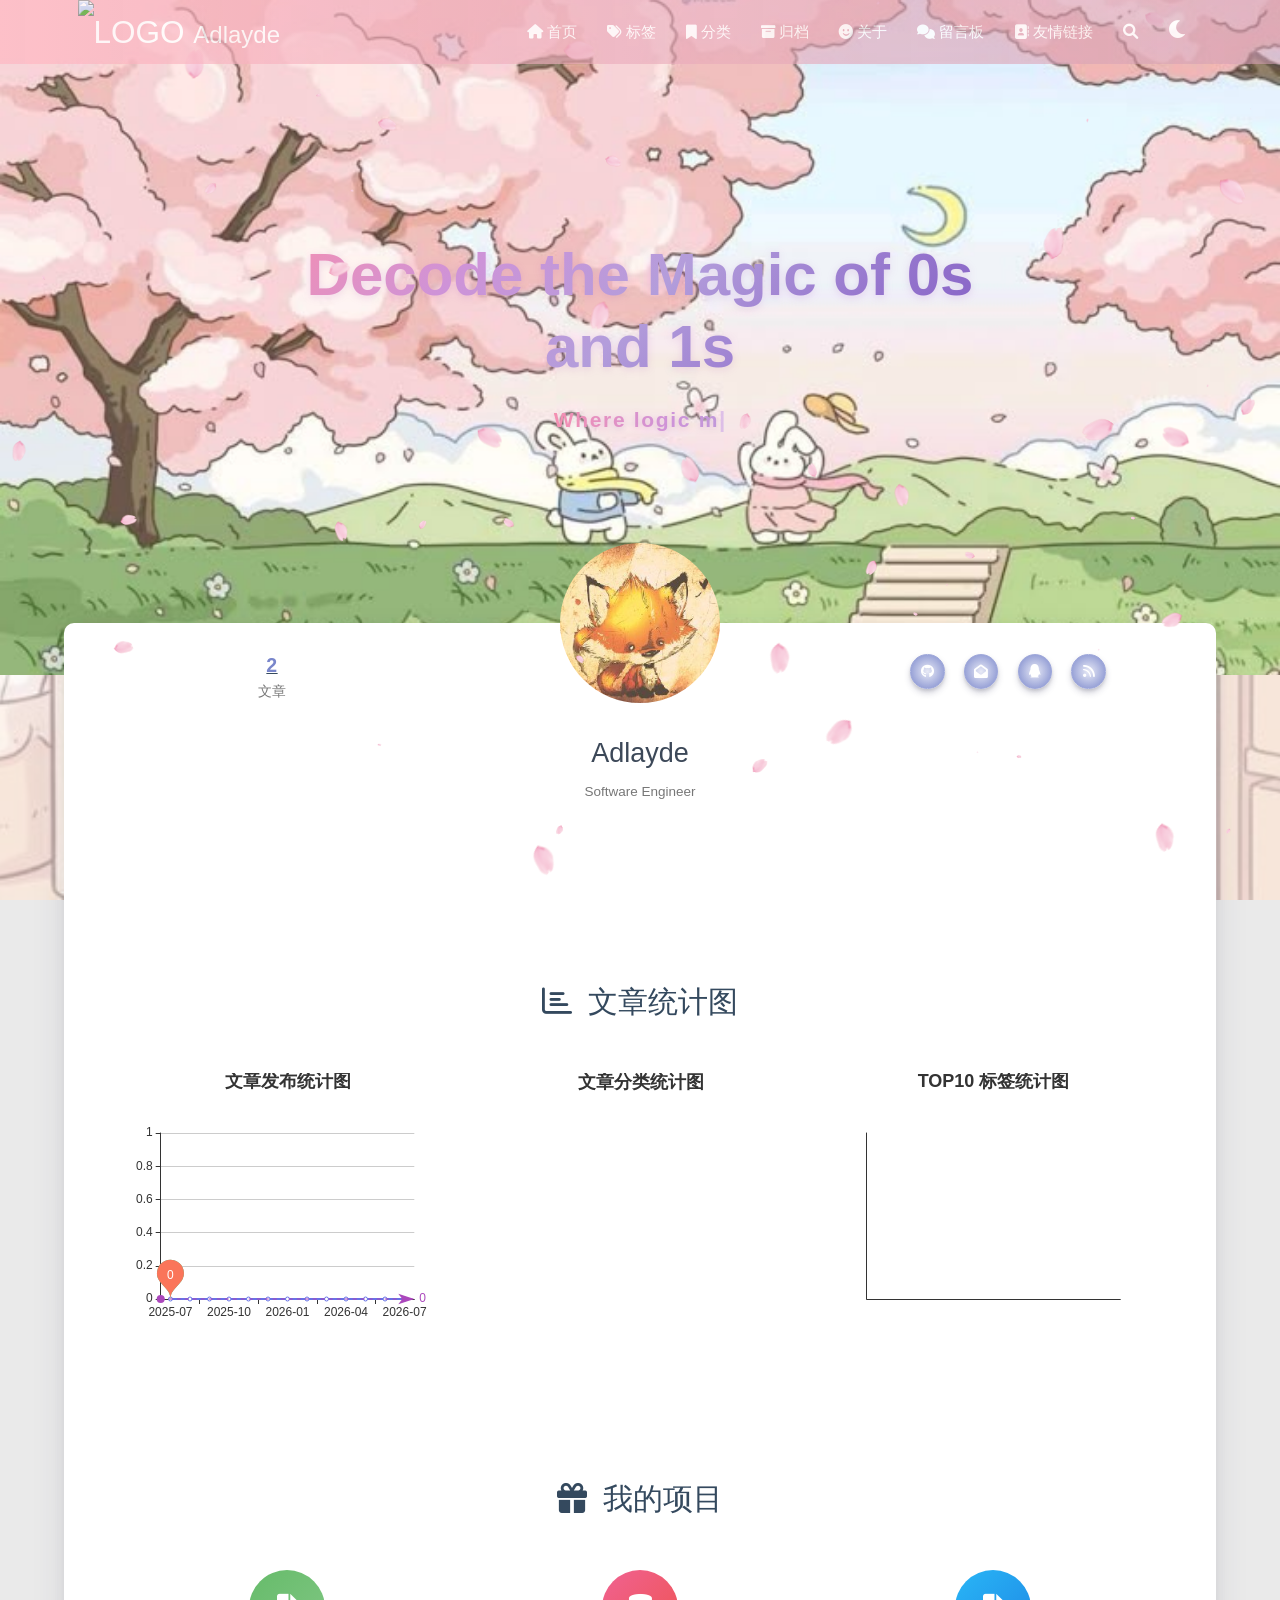
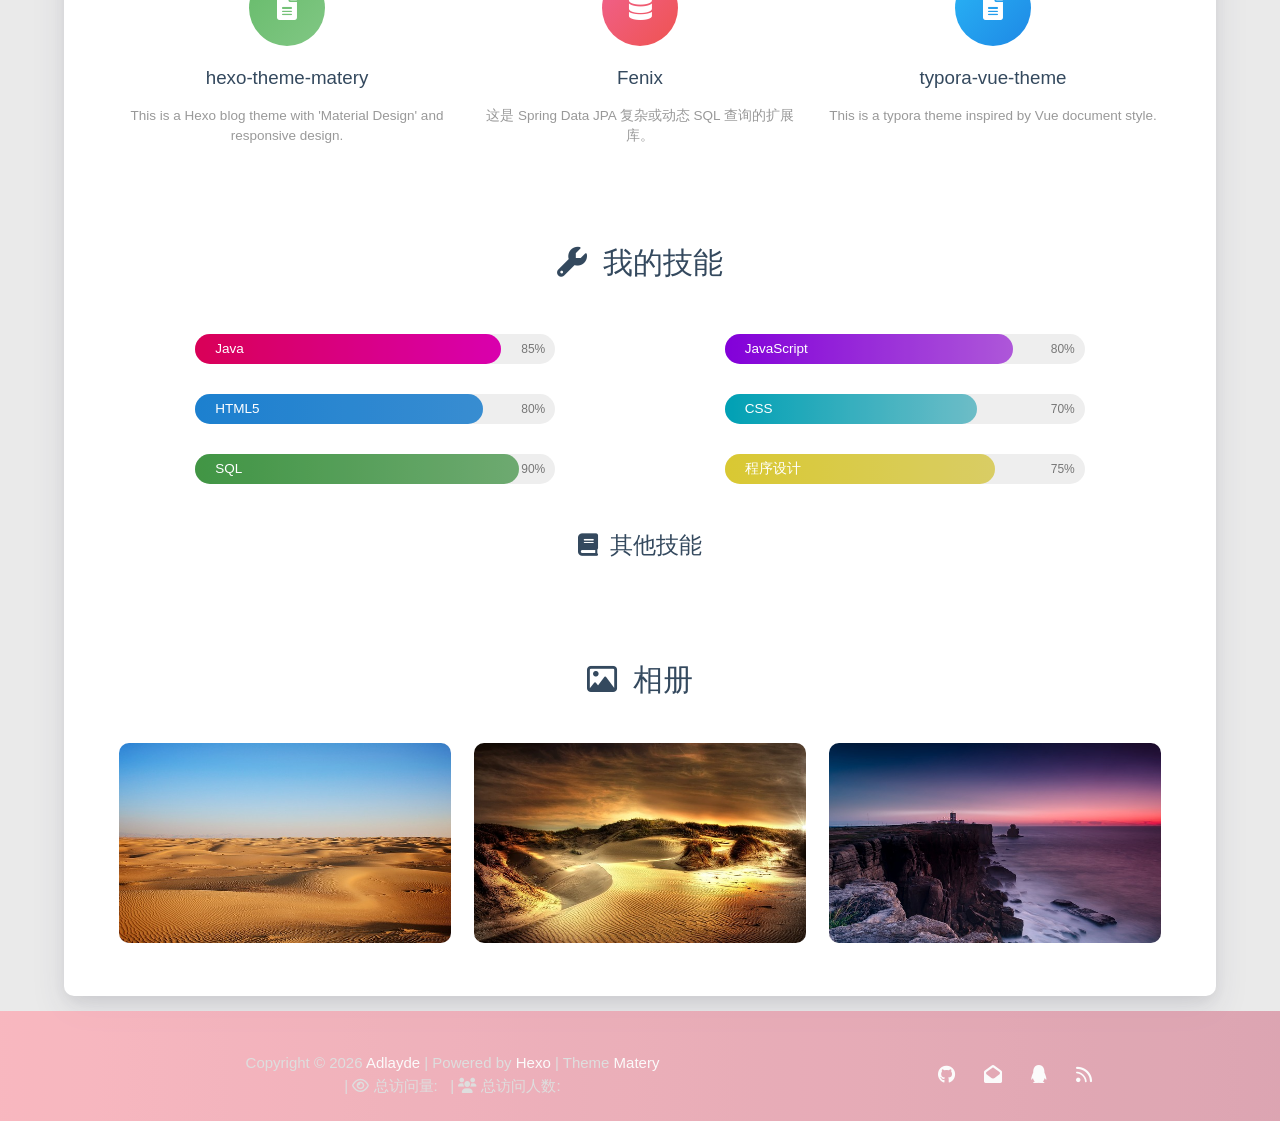
==== about/index.html @ 5d8d0168 "Site updated: 2026-07-14 21:30:58" ====
<!DOCTYPE HTML>
<html lang="zh-CN">


<head>
    <meta charset="utf-8">
    <meta name="keywords" content="关于, 技术,编程,博客">
    <meta name="description" content="return to freedom">
    <meta http-equiv="X-UA-Compatible" content="IE=edge">
    <meta name="viewport" content="width=device-width, initial-scale=1.0, user-scalable=no">
    <meta name="renderer" content="webkit|ie-stand|ie-comp">
    <meta name="mobile-web-app-capable" content="yes">
    <meta name="format-detection" content="telephone=no">
    <meta name="apple-mobile-web-app-capable" content="yes">
    <meta name="apple-mobile-web-app-status-bar-style" content="black-translucent">
    <meta name="referrer" content="no-referrer-when-downgrade">
    <!-- Global site tag (gtag.js) - Google Analytics -->


    <title>关于 | Adlayde</title>
    <link rel="icon" type="image/png" href="/favicon.png">
    
    <style>
        body{
            background-image: url(/medias/background.jpg);
            background-repeat:no-repeat;
            background-size: 100% 100%;
            background-attachment:fixed;
        }
    </style>



    <!-- bg-cover style     -->



<link rel="stylesheet" type="text/css" href="/libs/awesome/css/all.min.css">
<link rel="stylesheet" type="text/css" href="/libs/materialize/materialize.min.css">
<link rel="stylesheet" type="text/css" href="/libs/aos/aos.css">
<link rel="stylesheet" type="text/css" href="/libs/animate/animate.min.css">
<link rel="stylesheet" type="text/css" href="/libs/lightGallery/css/lightgallery.min.css">
<link rel="stylesheet" type="text/css" href="/css/matery.css">
<link rel="stylesheet" type="text/css" href="/css/my.css">
<link rel="stylesheet" type="text/css" href="/css/dark.css" media="none" onload="if(media!='all')media='all'">




    <link rel="stylesheet" href="/libs/tocbot/tocbot.css">
    <link rel="stylesheet" href="/css/post.css">




    
        <link rel="stylesheet" type="text/css" href="/css/reward.css">
    



    <script src="/libs/jquery/jquery-3.6.0.min.js"></script>

<meta name="generator" content="Hexo 7.3.0">
<style>.github-emoji { position: relative; display: inline-block; width: 1.2em; min-height: 1.2em; overflow: hidden; vertical-align: top; color: transparent; }  .github-emoji > span { position: relative; z-index: 10; }  .github-emoji img, .github-emoji .fancybox { margin: 0 !important; padding: 0 !important; border: none !important; outline: none !important; text-decoration: none !important; user-select: none !important; cursor: auto !important; }  .github-emoji img { height: 1.2em !important; width: 1.2em !important; position: absolute !important; left: 50% !important; top: 50% !important; transform: translate(-50%, -50%) !important; user-select: none !important; cursor: auto !important; } .github-emoji-fallback { color: inherit; } .github-emoji-fallback img { opacity: 0 !important; }</style>
</head>


<body>
    <header class="navbar-fixed">
    <nav id="headNav" class="bg-color nav-transparent">
        <div id="navContainer" class="nav-wrapper container">
            <div class="brand-logo">
                <a href="/" class="waves-effect waves-light">
                    
                    <img src="/medias/logo.png" class="logo-img" alt="LOGO">
                    
                    <span class="logo-span">Adlayde</span>
                </a>
            </div>
            

<a href="#" data-target="mobile-nav" class="sidenav-trigger button-collapse"><i class="fas fa-bars"></i></a>
<ul class="right nav-menu">
  
  <li class="hide-on-med-and-down nav-item">
    
    <a href="/" class="waves-effect waves-light">
      
      <i class="fas fa-home" style="zoom: 0.6;"></i>
      
      <span>首页</span>
    </a>
    
  </li>
  
  <li class="hide-on-med-and-down nav-item">
    
    <a href="/tags" class="waves-effect waves-light">
      
      <i class="fas fa-tags" style="zoom: 0.6;"></i>
      
      <span>标签</span>
    </a>
    
  </li>
  
  <li class="hide-on-med-and-down nav-item">
    
    <a href="/categories" class="waves-effect waves-light">
      
      <i class="fas fa-bookmark" style="zoom: 0.6;"></i>
      
      <span>分类</span>
    </a>
    
  </li>
  
  <li class="hide-on-med-and-down nav-item">
    
    <a href="/archives" class="waves-effect waves-light">
      
      <i class="fas fa-archive" style="zoom: 0.6;"></i>
      
      <span>归档</span>
    </a>
    
  </li>
  
  <li class="hide-on-med-and-down nav-item">
    
    <a href="/about" class="waves-effect waves-light">
      
      <i class="fa-solid fa-face-smile fa-shake" style="zoom: 0.6;"></i>
      
      <span>关于</span>
    </a>
    
  </li>
  
  <li class="hide-on-med-and-down nav-item">
    
    <a href="/contact" class="waves-effect waves-light">
      
      <i class="fas fa-comments" style="zoom: 0.6;"></i>
      
      <span>留言板</span>
    </a>
    
  </li>
  
  <li class="hide-on-med-and-down nav-item">
    
    <a href="/friends" class="waves-effect waves-light">
      
      <i class="fas fa-address-book" style="zoom: 0.6;"></i>
      
      <span>友情链接</span>
    </a>
    
  </li>
  
  <li>
    <a href="#searchModal" class="modal-trigger waves-effect waves-light">
      <i id="searchIcon" class="fas fa-search" title="搜索" style="zoom: 0.85;"></i>
    </a>
  </li>
  <li>
    <a href="javascript:;" class="waves-effect waves-light" onclick="switchNightMode()" title="深色/浅色模式" >
      <i id="sum-moon-icon" class="fas fa-sun" style="zoom: 0.85;"></i>
    </a>
  </li>
</ul>


<div id="mobile-nav" class="side-nav sidenav">

    <div class="mobile-head bg-color">
        
        <img src="/medias/logo.png" class="logo-img circle responsive-img">
        
        <div class="logo-name">Adlayde</div>
        <div class="logo-desc">
            
            return to freedom
            
        </div>
    </div>

    <ul class="menu-list mobile-menu-list">
        
        <li class="m-nav-item">
	  
		<a href="/" class="waves-effect waves-light">
			
			    <i class="fa-fw fas fa-home"></i>
			
			首页
		</a>
          
        </li>
        
        <li class="m-nav-item">
	  
		<a href="/tags" class="waves-effect waves-light">
			
			    <i class="fa-fw fas fa-tags"></i>
			
			标签
		</a>
          
        </li>
        
        <li class="m-nav-item">
	  
		<a href="/categories" class="waves-effect waves-light">
			
			    <i class="fa-fw fas fa-bookmark"></i>
			
			分类
		</a>
          
        </li>
        
        <li class="m-nav-item">
	  
		<a href="/archives" class="waves-effect waves-light">
			
			    <i class="fa-fw fas fa-archive"></i>
			
			归档
		</a>
          
        </li>
        
        <li class="m-nav-item">
	  
		<a href="/about" class="waves-effect waves-light">
			
			    <i class="fa-fw fa-solid fa-face-smile fa-shake"></i>
			
			关于
		</a>
          
        </li>
        
        <li class="m-nav-item">
	  
		<a href="/contact" class="waves-effect waves-light">
			
			    <i class="fa-fw fas fa-comments"></i>
			
			留言板
		</a>
          
        </li>
        
        <li class="m-nav-item">
	  
		<a href="/friends" class="waves-effect waves-light">
			
			    <i class="fa-fw fas fa-address-book"></i>
			
			友情链接
		</a>
          
        </li>
        
        
        <li><div class="divider"></div></li>
        <li>
            <a href="https://github.com/blinkfox/hexo-theme-matery" class="waves-effect waves-light" target="_blank">
                <i class="fab fa-github-square fa-fw"></i>Fork Me
            </a>
        </li>
        
    </ul>
</div>


        </div>

        
            <style>
    .nav-transparent .github-corner {
        display: none !important;
    }

    .github-corner {
        position: absolute;
        z-index: 10;
        top: 0;
        right: 0;
        border: 0;
        transform: scale(1.1);
    }

    .github-corner svg {
        color: #0f9d58;
        fill: #fff;
        height: 64px;
        width: 64px;
    }

    .github-corner:hover .octo-arm {
        animation: a 0.56s ease-in-out;
    }

    .github-corner .octo-arm {
        animation: none;
    }

    @keyframes a {
        0%,
        to {
            transform: rotate(0);
        }
        20%,
        60% {
            transform: rotate(-25deg);
        }
        40%,
        80% {
            transform: rotate(10deg);
        }
    }
</style>

<a href="https://github.com/blinkfox/hexo-theme-matery" class="github-corner tooltipped hide-on-med-and-down" target="_blank"
   data-tooltip="Fork Me" data-position="left" data-delay="50">
    <svg viewBox="0 0 250 250" aria-hidden="true">
        <path d="M0,0 L115,115 L130,115 L142,142 L250,250 L250,0 Z"></path>
        <path d="M128.3,109.0 C113.8,99.7 119.0,89.6 119.0,89.6 C122.0,82.7 120.5,78.6 120.5,78.6 C119.2,72.0 123.4,76.3 123.4,76.3 C127.3,80.9 125.5,87.3 125.5,87.3 C122.9,97.6 130.6,101.9 134.4,103.2"
              fill="currentColor" style="transform-origin: 130px 106px;" class="octo-arm"></path>
        <path d="M115.0,115.0 C114.9,115.1 118.7,116.5 119.8,115.4 L133.7,101.6 C136.9,99.2 139.9,98.4 142.2,98.6 C133.8,88.0 127.5,74.4 143.8,58.0 C148.5,53.4 154.0,51.2 159.7,51.0 C160.3,49.4 163.2,43.6 171.4,40.1 C171.4,40.1 176.1,42.5 178.8,56.2 C183.1,58.6 187.2,61.8 190.9,65.4 C194.5,69.0 197.7,73.2 200.1,77.6 C213.8,80.2 216.3,84.9 216.3,84.9 C212.7,93.1 206.9,96.0 205.4,96.6 C205.1,102.4 203.0,107.8 198.3,112.5 C181.9,128.9 168.3,122.5 157.7,114.1 C157.9,116.9 156.7,120.9 152.7,124.9 L141.0,136.5 C139.8,137.7 141.6,141.9 141.8,141.8 Z"
              fill="currentColor" class="octo-body"></path>
    </svg>
</a>
        
    </nav>

</header>

    <style type="text/css">
    /* don't remove. */
    .about-cover {
        height: 75vh;
    }
</style>

<div class="bg-cover pd-header about-cover">
    <div class="container">
    <div class="row">
    <div class="col s10 offset-s1 m8 offset-m2 l8 offset-l2">
        <div class="brand">
            <div class="title center-align">
                
                Decode the Magic of 0s and 1s
                
            </div>

            <div class="description center-align">
                
                <span id="subtitle"></span>
                <script src="/libs/typed/typed.js"></script>
                <script>
                    var typed = new Typed("#subtitle", {
                        strings: [ 
                            
                                "Where logic meets liberty",
                            
                                "A journey from bits to infinity",
                            
                                "Chasing the wind,writing the void",
                            
                        ],
                        startDelay: 300,
                        typeSpeed: 100,
                        loop: true,
                        backSpeed: 50,
                        showCursor: true
                    });
                </script>
                
            </div>
        </div>
    </div>
</div>


<script>
    // 每天切换 banner 图.  Switch banner image every day.
    var bannerUrl = "/medias/banner/" + new Date().getDay() + '.jpg';
    $('.bg-cover').css('background-image', 'url(' + bannerUrl + ')');
</script>
<script>
    
      // 每天切换 banner 图.  Switch banner image every day.
      var bannerUrl = "/medias/banner/" + new Date().getDay() + '.jpg';
    
    $('.bg-cover.about-cover').css('background-image', 'url(' + bannerUrl + ')');

</script>


    </div>
</div>

<main class="content">

    <div id="aboutme" class="container about-container">
        <div class="card">
            <div class="card-content">
                <div class="row">
                    <div class="post-statis col l4 hide-on-med-and-down" data-aos="zoom-in-right">
                        
<div class="statis">
    <span class="count"><a href="/">2</a></span>
    <span class="name">文章</span>
</div>






                    </div>
                    <div class="col s12 m12 l4">
                        <div class="profile center-align">
                            <div class="avatar">
                                <img src="/medias/avatar.jpg" alt="Adlayde"
                                     class="circle responsive-img avatar-img">
                            </div>
                            <div class="author">
                                <div class="post-statis hide-on-large-only" data-aos="zoom-in-right">
                                    
<div class="statis">
    <span class="count"><a href="/">2</a></span>
    <span class="name">文章</span>
</div>






                                </div>
                                <div class="title">Adlayde</div>
                                <div class="career">Software Engineer</div>
                                <div class="social-link hide-on-large-only" data-aos="zoom-in-left">
                                    
    <a href="https://github.com/adlayde" class="tooltipped" target="_blank" data-tooltip="访问我的GitHub" data-position="top" data-delay="50">
        <i class="fab fa-github"></i>
    </a>



    <a href="mailto:estaraadlayde@gmail.com" class="tooltipped" target="_blank" data-tooltip="邮件联系我" data-position="top" data-delay="50">
        <i class="fas fa-envelope-open"></i>
    </a>







    <a href="tencent://AddContact/?fromId=50&fromSubId=1&subcmd=all&uin=258192961" class="tooltipped" target="_blank" data-tooltip="QQ联系我: 258192961" data-position="top" data-delay="50">
        <i class="fab fa-qq"></i>
    </a>







    <a href="/atom.xml" class="tooltipped" target="_blank" data-tooltip="RSS 订阅" data-position="top" data-delay="50">
        <i class="fas fa-rss"></i>
    </a>


                                </div>
                            </div>
                        </div>
                    </div>
                    <div class="col l4 hide-on-med-and-down" data-aos="zoom-in-left">
                        <div class="social-link">
                            
    <a href="https://github.com/adlayde" class="tooltipped" target="_blank" data-tooltip="访问我的GitHub" data-position="top" data-delay="50">
        <i class="fab fa-github"></i>
    </a>



    <a href="mailto:estaraadlayde@gmail.com" class="tooltipped" target="_blank" data-tooltip="邮件联系我" data-position="top" data-delay="50">
        <i class="fas fa-envelope-open"></i>
    </a>







    <a href="tencent://AddContact/?fromId=50&fromSubId=1&subcmd=all&uin=258192961" class="tooltipped" target="_blank" data-tooltip="QQ联系我: 258192961" data-position="top" data-delay="50">
        <i class="fab fa-qq"></i>
    </a>







    <a href="/atom.xml" class="tooltipped" target="_blank" data-tooltip="RSS 订阅" data-position="top" data-delay="50">
        <i class="fas fa-rss"></i>
    </a>


                        </div>
                    </div>
                </div>

                <div class="introduction center-align" data-aos="fade-up">If you wish to succeed, you should use persistence as your good friend, experience as your reference, prudence as your brother and hope as your sentry.</div>

                <style type="text/css">
    #posts-chart,
    #categories-chart,
    #tags-chart {
        width: 100%;
        height: 300px;
        margin: 0.5rem auto;
        padding: 0.5rem;
    }
</style>

<div id="postCharts" class="post-charts">
    <div class="title center-align" data-aos="zoom-in-up">
        <i class="far fa-bar-chart"></i>&nbsp;&nbsp;文章统计图
    </div>
    <div class="row">
        <div class="chart col s12 m6 l4" data-aos="zoom-in-up">
            <div id="posts-chart"></div>
        </div>

        <div class="chart col s12 m6 l4" data-aos="zoom-in-up">
            <div id="categories-chart"></div>
        </div>

        <div class="chart col s12 m6 l4" data-aos="zoom-in-up">
            <div id="tags-chart"></div>
        </div>
    </div>
</div>

<script type="text/javascript" src="/libs/echarts/echarts.min.js"></script>
<script>
    let postsChart = echarts.init(document.getElementById('posts-chart'));
    let categoriesChart = echarts.init(document.getElementById('categories-chart'));
    let tagsChart = echarts.init(document.getElementById('tags-chart'));

    

    let postsOption = {
        title: {
            text: '文章发布统计图',
            top: -5,
            x: 'center'
        },
        tooltip: {
            trigger: 'axis'
        },
        xAxis: {
            type: 'category',
            data: ["2025-07","2025-08","2025-09","2025-10","2025-11","2025-12","2026-01","2026-02","2026-03","2026-04","2026-05","2026-06","2026-07"]
        },
        yAxis: {
            type: 'value',
        },
        series: [
            {
                name: '文章篇数',
                type: 'line',
                color: ['#6772e5'],
                data: [0,0,0,0,0,0,0,0,0,0,0,0,0],
                markPoint: {
                    symbolSize: 45,
                    color: ['#fa755a','#3ecf8e','#82d3f4'],
                    data: [{
                        type: 'max',
                        itemStyle: {color: ['#3ecf8e']},
                        name: '最大值'
                    }, {
                        type: 'min',
                        itemStyle: {color: ['#fa755a']},
                        name: '最小值'
                    }]
                },
                markLine: {
                    itemStyle: {color: ['#ab47bc']},
                    data: [
                        {type: 'average', name: '平均值'}
                    ]
                }
            }
        ]
    };

    

    let categoriesOption = {
        title: {
            text: '文章分类统计图',
            top: -4,
            x: 'center'
        },
        tooltip: {
            trigger: 'item',
            formatter: "{a} <br/>{b} : {c} ({d}%)"
        },
        series: [
            {
                name: '分类',
                type: 'pie',
                radius: '50%',
                color: ['#6772e5', '#ff9e0f', '#fa755a', '#3ecf8e', '#82d3f4', '#ab47bc', '#525f7f', '#f51c47', '#26A69A'],
                data: [],
                itemStyle: {
                    emphasis: {
                        shadowBlur: 10,
                        shadowOffsetX: 0,
                        shadowColor: 'rgba(0, 0, 0, 0.5)'
                    }
                }
            }
        ]
    };

    

    let tagsOption = {
        title: {
            text: 'TOP10 标签统计图',
            top: -5,
            x: 'center'
        },
        tooltip: {},
        xAxis: [
            {
                type: 'category',
                data: []
            }
        ],
        yAxis: [
            {
                type: 'value'
            }
        ],
        series: [
            {
                type: 'bar',
                color: ['#82d3f4'],
                barWidth : 18,
                data: [],
                markPoint: {
                    symbolSize: 45,
                    data: [{
                        type: 'max',
                        itemStyle: {color: ['#3ecf8e']},
                        name: '最大值'
                    }, {
                        type: 'min',
                        itemStyle: {color: ['#fa755a']},
                        name: '最小值'
                    }],
                },
                markLine: {
                    itemStyle: {color: ['#ab47bc']},
                    data: [
                        {type: 'average', name: '平均值'}
                    ]
                }
            }
        ]
    };

    // render the charts
    postsChart.setOption(postsOption);
    categoriesChart.setOption(categoriesOption);
    tagsChart.setOption(tagsOption);
</script>


                
                
<div class="my-projects">
    <div class="title center-align" data-aos="zoom-in-up">
        <i class="fas fa-gift"></i>&nbsp;&nbsp;我的项目
    </div>
    <div class="row">
        
        
        <div class="col s12 m6 l4" data-aos="fade-up">
            <div class="info center-align">
                <a href="http://github.com/blinkfox/hexo-theme-matery" class="icon"
                   style="background: linear-gradient(to bottom right, #66BB6A 0%, #81C784 100%)" target="_blank">
                    <i class="fas fa-file-alt"></i>
                </a>
                <div class="info-title">
                    <a href="http://github.com/blinkfox/hexo-theme-matery" target="_blank">hexo-theme-matery</a>
                </div>
                <div class="info-desc">This is a Hexo blog theme with &#39;Material Design&#39; and responsive design.</div>
            </div>
        </div>
        
        <div class="col s12 m6 l4" data-aos="fade-up">
            <div class="info center-align">
                <a href="https://github.com/blinkfox/fenix" class="icon"
                   style="background: linear-gradient(to bottom right, #F06292 0%, #EF5350 100%)" target="_blank">
                    <i class="fas fa-database"></i>
                </a>
                <div class="info-title">
                    <a href="https://github.com/blinkfox/fenix" target="_blank">Fenix</a>
                </div>
                <div class="info-desc">这是 Spring Data JPA 复杂或动态 SQL 查询的扩展库。</div>
            </div>
        </div>
        
        <div class="col s12 m6 l4" data-aos="fade-up">
            <div class="info center-align">
                <a href="https://github.com/blinkfox/typora-vue-theme" class="icon"
                   style="background: linear-gradient(to bottom right, #29B6F6 0%, #1E88E5 100%)" target="_blank">
                    <i class="fas fa-file-alt"></i>
                </a>
                <div class="info-title">
                    <a href="https://github.com/blinkfox/typora-vue-theme" target="_blank">typora-vue-theme</a>
                </div>
                <div class="info-desc">This is a typora theme inspired by Vue document style.</div>
            </div>
        </div>
        
        
    </div>
</div>

                

                
                
<div class="my-skills">
    <div class="title center-align" data-aos="zoom-in-up">
        <i class="fas fa-wrench"></i>&nbsp;&nbsp;我的技能
    </div>
    <div class="row">
        
        
        
        <div class="col s12 m6 l6" data-aos="fade-up">
            <div class="skillbar">
                <div class="skillbar-title"
                     style="background: linear-gradient(to right, #FF0066 0%, #FF00CC 100%); width: 85%">
                    <span>Java</span>
                </div>
                <div class="skill-bar-percent">85%</div>
            </div>
        </div>
        
        
        <div class="col s12 m6 l6" data-aos="fade-up">
            <div class="skillbar">
                <div class="skillbar-title"
                     style="background: linear-gradient(to right, #9900FF 0%, #CC66FF 100%); width: 80%">
                    <span>JavaScript</span>
                </div>
                <div class="skill-bar-percent">80%</div>
            </div>
        </div>
        
        
        <div class="col s12 m6 l6" data-aos="fade-up">
            <div class="skillbar">
                <div class="skillbar-title"
                     style="background: linear-gradient(to right, #2196F3 0%, #42A5F5 100%); width: 80%">
                    <span>HTML5</span>
                </div>
                <div class="skill-bar-percent">80%</div>
            </div>
        </div>
        
        
        <div class="col s12 m6 l6" data-aos="fade-up">
            <div class="skillbar">
                <div class="skillbar-title"
                     style="background: linear-gradient(to right, #00BCD4 0%, #80DEEA 100%); width: 70%">
                    <span>CSS</span>
                </div>
                <div class="skill-bar-percent">70%</div>
            </div>
        </div>
        
        
        <div class="col s12 m6 l6" data-aos="fade-up">
            <div class="skillbar">
                <div class="skillbar-title"
                     style="background: linear-gradient(to right, #4CAF50 0%, #81C784 100%); width: 90%">
                    <span>SQL</span>
                </div>
                <div class="skill-bar-percent">90%</div>
            </div>
        </div>
        
        
        <div class="col s12 m6 l6" data-aos="fade-up">
            <div class="skillbar">
                <div class="skillbar-title"
                     style="background: linear-gradient(to right, #FFEB3B 0%, #FFF176 100%); width: 75%">
                    <span>程序设计</span>
                </div>
                <div class="skill-bar-percent">75%</div>
            </div>
        </div>
        
        
    </div>

    

    
    <div class="other-skills chip-container" data-aos="zoom-in-up">
        <div class="sub-title center-align"><i class="fa fa-book"></i>&nbsp;&nbsp;其他技能</div>
        <div class="tag-chips center-align">
            
        </div>
    </div>
    

</div>

                

                
                
<div id="myGallery" class="my-gallery">
    <div class="title center-align" data-aos="zoom-in-up">
        <i class="far fa-image"></i>&nbsp;&nbsp;相册
    </div>
    <div class="row">
        
        
        <div class="photo col s12 m6 l4" data-aos="fade-up">
            <div class="img-item" data-src="/medias/featureimages/0.jpg">
                <img src="/medias/featureimages/0.jpg" class="responsive-img">
            </div>
        </div>
        
        <div class="photo col s12 m6 l4" data-aos="fade-up">
            <div class="img-item" data-src="/medias/featureimages/1.jpg">
                <img src="/medias/featureimages/1.jpg" class="responsive-img">
            </div>
        </div>
        
        <div class="photo col s12 m6 l4" data-aos="fade-up">
            <div class="img-item" data-src="/medias/featureimages/2.jpg">
                <img src="/medias/featureimages/2.jpg" class="responsive-img">
            </div>
        </div>
        
        
    </div>
</div>

<script>
    $(function () {
        let animateClass = 'animated pulse';
        $('#myGallery .photo').hover(function () {
            $(this).addClass(animateClass);
        }, function () {
            $(this).removeClass(animateClass);
        });
    });
</script>

                
                
                
                
            </div>
        </div>
    </div>
</main>


    <footer class="page-footer bg-color">
    
        <link rel="stylesheet" href="/libs/aplayer/APlayer.min.css">
<style>
    .aplayer .aplayer-lrc p {
        
        display: none;
        
        font-size: 12px;
        font-weight: 700;
        line-height: 16px !important;
    }

    .aplayer .aplayer-lrc p.aplayer-lrc-current {
        
        display: none;
        
        font-size: 15px;
        color: #42b983;
    }

    
    .aplayer.aplayer-fixed.aplayer-narrow .aplayer-body {
        left: -66px !important;
    }

    .aplayer.aplayer-fixed.aplayer-narrow .aplayer-body:hover {
        left: 0px !important;
    }

    
</style>
<div class="">
    
    <div class="row">
        <meting-js class="col l8 offset-l2 m10 offset-m1 s12"
                   server="netease"
                   type="playlist"
                   id="503838841"
                   fixed='true'
                   autoplay='false'
                   theme='#42b983'
                   loop='all'
                   order='random'
                   preload='auto'
                   volume='0.7'
                   list-folded='true'
        >
        </meting-js>
    </div>
</div>

<script src="/libs/aplayer/APlayer.min.js"></script>
<script src="/libs/aplayer/Meting.min.js"></script>

    

    <div class="container row center-align"
         style="margin-bottom: 0px !important;">
        <div class="col s12 m8 l8 copy-right">
            Copyright&nbsp;&copy;
            
                <span id="year">2026</span>
            
            <a href="/about" target="_blank">Adlayde</a>
            |&nbsp;Powered by&nbsp;<a href="https://hexo.io/" target="_blank">Hexo</a>
            |&nbsp;Theme&nbsp;<a href="https://github.com/blinkfox/hexo-theme-matery" target="_blank">Matery</a>
            
            <br>
            
            
            
                
            
            
                <span id="busuanzi_container_site_pv">
                &nbsp;|&nbsp;<i class="far fa-eye"></i>&nbsp;总访问量:&nbsp;
                    <span id="busuanzi_value_site_pv" class="white-color"></span>
            </span>
            
            
                <span id="busuanzi_container_site_uv">
                &nbsp;|&nbsp;<i class="fas fa-users"></i>&nbsp;总访问人数:&nbsp;
                    <span id="busuanzi_value_site_uv" class="white-color"></span>
            </span>
            
            <br>

            <!-- 运行天数提醒. -->
            
            <br>
            
        </div>
        <div class="col s12 m4 l4 social-link social-statis">
    <a href="https://github.com/adlayde" class="tooltipped" target="_blank" data-tooltip="访问我的GitHub" data-position="top" data-delay="50">
        <i class="fab fa-github"></i>
    </a>



    <a href="mailto:estaraadlayde@gmail.com" class="tooltipped" target="_blank" data-tooltip="邮件联系我" data-position="top" data-delay="50">
        <i class="fas fa-envelope-open"></i>
    </a>







    <a href="tencent://AddContact/?fromId=50&fromSubId=1&subcmd=all&uin=258192961" class="tooltipped" target="_blank" data-tooltip="QQ联系我: 258192961" data-position="top" data-delay="50">
        <i class="fab fa-qq"></i>
    </a>







    <a href="/atom.xml" class="tooltipped" target="_blank" data-tooltip="RSS 订阅" data-position="top" data-delay="50">
        <i class="fas fa-rss"></i>
    </a>

</div>
    </div>
</footer>

<div class="progress-bar"></div>


    <!-- 搜索遮罩框 -->
<div id="searchModal" class="modal">
    <div class="modal-content">
        <div class="search-header">
            <span class="title"><i class="fas fa-search"></i>&nbsp;&nbsp;搜索</span>
            <input type="search" id="searchInput" name="s" placeholder="请输入搜索的关键字"
                   class="search-input">
        </div>
        <div id="searchResult"></div>
    </div>
</div>

<script type="text/javascript">
$(function () {
    var searchFunc = function (path, search_id, content_id) {
        'use strict';
        $.ajax({
            url: path,
            dataType: "xml",
            success: function (xmlResponse) {
                // get the contents from search data
                var datas = $("entry", xmlResponse).map(function () {
                    return {
                        title: $("title", this).text(),
                        content: $("content", this).text(),
                        url: $("url", this).text()
                    };
                }).get();
                var $input = document.getElementById(search_id);
                var $resultContent = document.getElementById(content_id);
                $input.addEventListener('input', function () {
                    var str = '<ul class=\"search-result-list\">';
                    var keywords = this.value.trim().toLowerCase().split(/[\s\-]+/);
                    $resultContent.innerHTML = "";
                    if (this.value.trim().length <= 0) {
                        return;
                    }
                    // perform local searching
                    datas.forEach(function (data) {
                        var isMatch = true;
                        var data_title = data.title.trim().toLowerCase();
                        var data_content = data.content.trim().replace(/<[^>]+>/g, "").toLowerCase();
                        var data_url = data.url;
                        data_url = data_url.indexOf('/') === 0 ? data.url : '/' + data_url;
                        var index_title = -1;
                        var index_content = -1;
                        var first_occur = -1;
                        // only match artiles with not empty titles and contents
                        if (data_title !== '' && data_content !== '') {
                            keywords.forEach(function (keyword, i) {
                                index_title = data_title.indexOf(keyword);
                                index_content = data_content.indexOf(keyword);
                                if (index_title < 0 && index_content < 0) {
                                    isMatch = false;
                                } else {
                                    if (index_content < 0) {
                                        index_content = 0;
                                    }
                                    if (i === 0) {
                                        first_occur = index_content;
                                    }
                                }
                            });
                        }
                        // show search results
                        if (isMatch) {
                            str += "<li><a href='" + data_url + "' class='search-result-title'>" + data_title + "</a>";
                            var content = data.content.trim().replace(/<[^>]+>/g, "");
                            if (first_occur >= 0) {
                                // cut out 100 characters
                                var start = first_occur - 20;
                                var end = first_occur + 80;
                                if (start < 0) {
                                    start = 0;
                                }
                                if (start === 0) {
                                    end = 100;
                                }
                                if (end > content.length) {
                                    end = content.length;
                                }
                                var match_content = content.substr(start, end);
                                // highlight all keywords
                                keywords.forEach(function (keyword) {
                                    var regS = new RegExp(keyword, "gi");
                                    match_content = match_content.replace(regS, "<em class=\"search-keyword\">" + keyword + "</em>");
                                });

                                str += "<p class=\"search-result\">" + match_content + "...</p>"
                            }
                            str += "</li>";
                        }
                    });
                    str += "</ul>";
                    $resultContent.innerHTML = str;
                });
            }
        });
    };

    searchFunc('/search.xml', 'searchInput', 'searchResult');
});
</script>

    <!-- 白天和黑夜主题 -->
<div class="stars-con">
    <div id="stars"></div>
    <div id="stars2"></div>
    <div id="stars3"></div>  
</div>

<script>
    function switchNightMode() {
        $('<div class="Cuteen_DarkSky"><div class="Cuteen_DarkPlanet"></div></div>').appendTo($('body')),
        setTimeout(function () {
            $('body').hasClass('DarkMode') 
            ? ($('body').removeClass('DarkMode'), localStorage.setItem('isDark', '0'), $('#sum-moon-icon').removeClass("fa-sun").addClass('fa-moon')) 
            : ($('body').addClass('DarkMode'), localStorage.setItem('isDark', '1'), $('#sum-moon-icon').addClass("fa-sun").removeClass('fa-moon')),
            
            setTimeout(function () {
            $('.Cuteen_DarkSky').fadeOut(1e3, function () {
                $(this).remove()
            })
            }, 2e3)
        })
    }
</script>

    <!-- 回到顶部按钮 -->
<div id="backTop" class="top-scroll">
    <a class="btn-floating btn-large waves-effect waves-light" href="#!">
        <i class="fas fa-arrow-up"></i>
    </a>
</div>


    <script src="/libs/materialize/materialize.min.js"></script>
    <script src="/libs/masonry/masonry.pkgd.min.js"></script>
    <script src="/libs/aos/aos.js"></script>
    <script src="/libs/scrollprogress/scrollProgress.min.js"></script>
    <script src="/libs/lightGallery/js/lightgallery-all.min.js"></script>
    <script src="/js/matery.js"></script>

    

    
    
    
        
        <script type="text/javascript">
            // 只在桌面版网页启用特效
            var windowWidth = $(window).width();
            if (windowWidth > 768) {
                document.write('<script type="text/javascript" src="/libs/others/sakura.js"><\/script>');
            }
        </script>
    

    <!-- 雪花特效 -->
    

    <!-- 鼠标星星特效 -->
    

     
        <script src="https://ssl.captcha.qq.com/TCaptcha.js"></script>
        <script src="/libs/others/TencentCaptcha.js"></script>
        <button id="TencentCaptcha" data-appid="xxxxxxxxxx" data-cbfn="callback" type="button" hidden></button>
    

    <!-- Baidu Analytics -->

    <!-- Baidu Push -->

<script>
    (function () {
        var bp = document.createElement('script');
        var curProtocol = window.location.protocol.split(':')[0];
        if (curProtocol === 'https') {
            bp.src = 'https://zz.bdstatic.com/linksubmit/push.js';
        } else {
            bp.src = 'http://push.zhanzhang.baidu.com/push.js';
        }
        var s = document.getElementsByTagName("script")[0];
        s.parentNode.insertBefore(bp, s);
    })();
</script>

    
    <script src="/libs/others/clicklove.js" async="async"></script>
    
    
    <script async src="/libs/others/busuanzi.pure.mini.js"></script>
    

    

    

    <!--腾讯兔小巢-->
    
    

    

    
    <script src="/libs/instantpage/instantpage.js" type="module"></script>
    

    <!-- ========== live2d 看板娘 ========== -->
    <script src="https://cdn.jsdelivr.net/npm/live2d-widget@3.0.4/lib/L2Dwidget.min.js"></script>
    <script>
        L2Dwidget.init({
            model: {
                // 模型：tororo（白猫），换成其他模型只改下面这行
                jsonPath: 'https://cdn.jsdelivr.net/npm/live2d-widget-model-tororo@1.0.5/assets/tororo.model.json',
                scale: 1
            },
            display: {
                position: 'left',   // 位置：right=右下角 / left=左下角
                width: 120,          // 宽度
                height: 270,         // 高度
                hOffset: 0,          // 水平偏移
                vOffset: -150         // 垂直偏移
            },
            mobile: {
                show: true,          // 手机端是否显示
                scale: 0.5           // 手机端缩放
            },
            react: {
                opacityDefault: 1, // 默认透明度
                opacityOnHover: 0.2  // 鼠标悬停时透明度
            }
        });
    </script>

</body>

</html>
---- libs/lightGallery/css/lightgallery.min.css ----
@font-face{font-family:lg;src:url(../fonts/lg.ttf?22t19m) format("truetype"),url(../fonts/lg.woff?22t19m) format("woff"),url(../fonts/lg.svg?22t19m#lg) format("svg");font-weight:400;font-style:normal;font-display:block}.lg-icon{font-family:lg!important;speak:never;font-style:normal;font-weight:400;font-variant:normal;text-transform:none;line-height:1;-webkit-font-smoothing:antialiased;-moz-osx-font-smoothing:grayscale}.lg-actions .lg-next,.lg-actions .lg-prev{background-color:rgba(0,0,0,.45);border-radius:2px;color:#999;cursor:pointer;display:block;font-size:22px;margin-top:-10px;padding:8px 10px 9px;position:absolute;top:50%;z-index:1080;border:none;outline:0}.lg-actions .lg-next.disabled,.lg-actions .lg-prev.disabled{pointer-events:none;opacity:.5}.lg-actions .lg-next:hover,.lg-actions .lg-prev:hover{color:#FFF}.lg-actions .lg-next{right:20px}.lg-actions .lg-next:before{content:"\e095"}.lg-actions .lg-prev{left:20px}.lg-actions .lg-prev:after{content:"\e094"}@-webkit-keyframes lg-right-end{0%,100%{left:0}50%{left:-30px}}@-moz-keyframes lg-right-end{0%,100%{left:0}50%{left:-30px}}@-ms-keyframes lg-right-end{0%,100%{left:0}50%{left:-30px}}@keyframes lg-right-end{0%,100%{left:0}50%{left:-30px}}@-webkit-keyframes lg-left-end{0%,100%{left:0}50%{left:30px}}@-moz-keyframes lg-left-end{0%,100%{left:0}50%{left:30px}}@-ms-keyframes lg-left-end{0%,100%{left:0}50%{left:30px}}@keyframes lg-left-end{0%,100%{left:0}50%{left:30px}}.lg-outer.lg-right-end .lg-object{-webkit-animation:lg-right-end .3s;-o-animation:lg-right-end .3s;animation:lg-right-end .3s;position:relative}.lg-outer.lg-left-end .lg-object{-webkit-animation:lg-left-end .3s;-o-animation:lg-left-end .3s;animation:lg-left-end .3s;position:relative}.lg-toolbar{z-index:1082;left:0;position:absolute;top:0;width:100%;background-color:rgba(0,0,0,.45)}.lg-toolbar .lg-icon{color:#999;cursor:pointer;float:right;font-size:24px;height:47px;line-height:27px;padding:10px 0;text-align:center;width:50px;text-decoration:none!important;outline:0;background:0 0;border:none;box-shadow:none;-webkit-transition:color .2s linear;-o-transition:color .2s linear;transition:color .2s linear}.lg-toolbar .lg-icon:hover{color:#FFF}.lg-toolbar .lg-close:after{content:"\e070"}.lg-toolbar .lg-download:after{content:"\e0f2"}.lg-sub-html{background-color:rgba(0,0,0,.45);bottom:0;color:#EEE;font-size:16px;left:0;padding:10px 40px;position:fixed;right:0;text-align:center;z-index:1080}.lg-sub-html h4{margin:0;font-size:13px;font-weight:700}.lg-sub-html p{font-size:12px;margin:5px 0 0}#lg-counter{color:#999;display:inline-block;font-size:16px;padding-left:20px;padding-top:12px;vertical-align:middle}.lg-next,.lg-prev,.lg-toolbar{opacity:1;-webkit-transition:-webkit-transform .35s cubic-bezier(0,0,.25,1) 0s,opacity .35s cubic-bezier(0,0,.25,1) 0s,color .2s linear;-moz-transition:-moz-transform .35s cubic-bezier(0,0,.25,1) 0s,opacity .35s cubic-bezier(0,0,.25,1) 0s,color .2s linear;-o-transition:-o-transform .35s cubic-bezier(0,0,.25,1) 0s,opacity .35s cubic-bezier(0,0,.25,1) 0s,color .2s linear;transition:transform .35s cubic-bezier(0,0,.25,1) 0s,opacity .35s cubic-bezier(0,0,.25,1) 0s,color .2s linear}.lg-hide-items .lg-prev{opacity:0;-webkit-transform:translate3d(-10px,0,0);transform:translate3d(-10px,0,0)}.lg-hide-items .lg-next{opacity:0;-webkit-transform:translate3d(10px,0,0);transform:translate3d(10px,0,0)}.lg-hide-items .lg-toolbar{opacity:0;-webkit-transform:translate3d(0,-10px,0);transform:translate3d(0,-10px,0)}body:not(.lg-from-hash) .lg-outer.lg-start-zoom .lg-object{-webkit-transform:scale3d(.5,.5,.5);transform:scale3d(.5,.5,.5);opacity:0;-webkit-transition:-webkit-transform 250ms cubic-bezier(0,0,.25,1) 0s,opacity 250ms cubic-bezier(0,0,.25,1)!important;-moz-transition:-moz-transform 250ms cubic-bezier(0,0,.25,1) 0s,opacity 250ms cubic-bezier(0,0,.25,1)!important;-o-transition:-o-transform 250ms cubic-bezier(0,0,.25,1) 0s,opacity 250ms cubic-bezier(0,0,.25,1)!important;transition:transform 250ms cubic-bezier(0,0,.25,1) 0s,opacity 250ms cubic-bezier(0,0,.25,1)!important;-webkit-transform-origin:50% 50%;-moz-transform-origin:50% 50%;-ms-transform-origin:50% 50%;transform-origin:50% 50%}body:not(.lg-from-hash) .lg-outer.lg-start-zoom .lg-item.lg-complete .lg-object{-webkit-transform:scale3d(1,1,1);transform:scale3d(1,1,1);opacity:1}.lg-outer .lg-thumb-outer{background-color:#0D0A0A;bottom:0;position:absolute;width:100%;z-index:1080;max-height:350px;-webkit-transform:translate3d(0,100%,0);transform:translate3d(0,100%,0);-webkit-transition:-webkit-transform .25s cubic-bezier(0,0,.25,1) 0s;-moz-transition:-moz-transform .25s cubic-bezier(0,0,.25,1) 0s;-o-transition:-o-transform .25s cubic-bezier(0,0,.25,1) 0s;transition:transform .25s cubic-bezier(0,0,.25,1) 0s}.lg-outer .lg-thumb-outer.lg-grab .lg-thumb-item{cursor:-webkit-grab;cursor:-moz-grab;cursor:-o-grab;cursor:-ms-grab;cursor:grab}.lg-outer .lg-thumb-outer.lg-grabbing .lg-thumb-item{cursor:move;cursor:-webkit-grabbing;cursor:-moz-grabbing;cursor:-o-grabbing;cursor:-ms-grabbing;cursor:grabbing}.lg-outer .lg-thumb-outer.lg-dragging .lg-thumb{-webkit-transition-duration:0s!important;transition-duration:0s!important}.lg-outer.lg-thumb-open .lg-thumb-outer{-webkit-transform:translate3d(0,0,0);transform:translate3d(0,0,0)}.lg-outer .lg-thumb{padding:10px 0;height:100%;margin-bottom:-5px}.lg-outer .lg-thumb-item{cursor:pointer;float:left;overflow:hidden;height:100%;border:2px solid #FFF;border-radius:4px;margin-bottom:5px}@media (min-width:1025px){.lg-outer .lg-thumb-item{-webkit-transition:border-color .25s ease;-o-transition:border-color .25s ease;transition:border-color .25s ease}}.lg-outer .lg-thumb-item.active,.lg-outer .lg-thumb-item:hover{border-color:#a90707}.lg-outer .lg-thumb-item img{width:100%;height:100%;object-fit:cover}.lg-outer.lg-has-thumb .lg-item{padding-bottom:120px}.lg-outer.lg-can-toggle .lg-item{padding-bottom:0}.lg-outer.lg-pull-caption-up .lg-sub-html{-webkit-transition:bottom .25s ease;-o-transition:bottom .25s ease;transition:bottom .25s ease}.lg-outer.lg-pull-caption-up.lg-thumb-open .lg-sub-html{bottom:100px}.lg-outer .lg-toogle-thumb{background-color:#0D0A0A;border-radius:2px 2px 0 0;color:#999;cursor:pointer;font-size:24px;height:39px;line-height:27px;padding:5px 0;position:absolute;right:20px;text-align:center;top:-39px;width:50px;outline:0;border:none}.lg-outer .lg-toogle-thumb:after{content:"\e1ff"}.lg-outer .lg-toogle-thumb:hover{color:#FFF}.lg-outer .lg-video-cont{display:inline-block;vertical-align:middle;max-width:1140px;max-height:100%;width:100%;padding:0 5px}.lg-outer .lg-video{width:100%;height:0;padding-bottom:56.25%;overflow:hidden;position:relative}.lg-outer .lg-video .lg-object{display:inline-block;position:absolute;top:0;left:0;width:100%!important;height:100%!important}.lg-outer .lg-video .lg-video-play{width:84px;height:59px;position:absolute;left:50%;top:50%;margin-left:-42px;margin-top:-30px;z-index:1080;cursor:pointer}.lg-outer .lg-has-iframe .lg-video{-webkit-overflow-scrolling:touch;overflow:auto}.lg-outer .lg-has-vimeo .lg-video-play{background:url(../img/vimeo-play.png) no-repeat}.lg-outer .lg-has-vimeo:hover .lg-video-play{background:url(../img/vimeo-play.png) 0 -58px no-repeat}.lg-outer .lg-has-html5 .lg-video-play{background:url(../img/video-play.png) no-repeat;height:64px;margin-left:-32px;margin-top:-32px;width:64px;opacity:.8}.lg-outer .lg-has-html5:hover .lg-video-play{opacity:1}.lg-outer .lg-has-youtube .lg-video-play{background:url(../img/youtube-play.png) no-repeat}.lg-outer .lg-has-youtube:hover .lg-video-play{background:url(../img/youtube-play.png) 0 -60px no-repeat}.lg-outer .lg-video-object{width:100%!important;height:100%!important;position:absolute;top:0;left:0}.lg-outer .lg-has-video .lg-video-object{visibility:hidden}.lg-outer .lg-has-video.lg-video-playing .lg-object,.lg-outer .lg-has-video.lg-video-playing .lg-video-play{display:none}.lg-outer .lg-has-video.lg-video-playing .lg-video-object{visibility:visible}.lg-progress-bar{background-color:#333;height:5px;left:0;position:absolute;top:0;width:100%;z-index:1083;opacity:0;-webkit-transition:opacity 80ms ease 0s;-moz-transition:opacity 80ms ease 0s;-o-transition:opacity 80ms ease 0s;transition:opacity 80ms ease 0s}.lg-progress-bar .lg-progress{background-color:#a90707;height:5px;width:0}.lg-progress-bar.lg-start .lg-progress{width:100%}.lg-show-autoplay .lg-progress-bar{opacity:1}.lg-autoplay-button:after{content:"\e01d"}.lg-show-autoplay .lg-autoplay-button:after{content:"\e01a"}.lg-outer.lg-css3.lg-zoom-dragging .lg-item.lg-complete.lg-zoomable .lg-image,.lg-outer.lg-css3.lg-zoom-dragging .lg-item.lg-complete.lg-zoomable .lg-img-wrap{-webkit-transition-duration:0s;transition-duration:0s}.lg-outer.lg-use-transition-for-zoom .lg-item.lg-complete.lg-zoomable .lg-img-wrap{-webkit-transition:-webkit-transform .3s cubic-bezier(0,0,.25,1) 0s;-moz-transition:-moz-transform .3s cubic-bezier(0,0,.25,1) 0s;-o-transition:-o-transform .3s cubic-bezier(0,0,.25,1) 0s;transition:transform .3s cubic-bezier(0,0,.25,1) 0s}.lg-outer.lg-use-left-for-zoom .lg-item.lg-complete.lg-zoomable .lg-img-wrap{-webkit-transition:left .3s cubic-bezier(0,0,.25,1) 0s,top .3s cubic-bezier(0,0,.25,1) 0s;-moz-transition:left .3s cubic-bezier(0,0,.25,1) 0s,top .3s cubic-bezier(0,0,.25,1) 0s;-o-transition:left .3s cubic-bezier(0,0,.25,1) 0s,top .3s cubic-bezier(0,0,.25,1) 0s;transition:left .3s cubic-bezier(0,0,.25,1) 0s,top .3s cubic-bezier(0,0,.25,1) 0s}.lg-outer .lg-item.lg-complete.lg-zoomable .lg-img-wrap{-webkit-transform:translate3d(0,0,0);transform:translate3d(0,0,0);-webkit-backface-visibility:hidden;-moz-backface-visibility:hidden;backface-visibility:hidden}.lg-outer .lg-item.lg-complete.lg-zoomable .lg-image{-webkit-transform:scale3d(1,1,1);transform:scale3d(1,1,1);-webkit-transition:-webkit-transform .3s cubic-bezier(0,0,.25,1) 0s,opacity .15s!important;-moz-transition:-moz-transform .3s cubic-bezier(0,0,.25,1) 0s,opacity .15s!important;-o-transition:-o-transform .3s cubic-bezier(0,0,.25,1) 0s,opacity .15s!important;transition:transform .3s cubic-bezier(0,0,.25,1) 0s,opacity .15s!important;-webkit-transform-origin:0 0;-moz-transform-origin:0 0;-ms-transform-origin:0 0;transform-origin:0 0;-webkit-backface-visibility:hidden;-moz-backface-visibility:hidden;backface-visibility:hidden}#lg-zoom-in:after{content:"\e311"}#lg-actual-size{font-size:20px}#lg-actual-size:after{content:"\e033"}#lg-zoom-out{opacity:.5;pointer-events:none}#lg-zoom-out:after{content:"\e312"}.lg-zoomed #lg-zoom-out{opacity:1;pointer-events:auto}.lg-outer .lg-pager-outer{bottom:60px;left:0;position:absolute;right:0;text-align:center;z-index:1080;height:10px}.lg-outer .lg-pager-outer.lg-pager-hover .lg-pager-cont{overflow:visible}.lg-outer .lg-pager-cont{cursor:pointer;display:inline-block;overflow:hidden;position:relative;vertical-align:top;margin:0 5px}.lg-outer .lg-pager-cont:hover .lg-pager-thumb-cont{opacity:1;-webkit-transform:translate3d(0,0,0);transform:translate3d(0,0,0)}.lg-outer .lg-pager-cont.lg-pager-active .lg-pager{box-shadow:0 0 0 2px #fff inset}.lg-outer .lg-pager-thumb-cont{background-color:#fff;color:#FFF;bottom:100%;height:83px;left:0;margin-bottom:20px;margin-left:-60px;opacity:0;padding:5px;position:absolute;width:120px;border-radius:3px;-webkit-transition:opacity .15s ease 0s,-webkit-transform .15s ease 0s;-moz-transition:opacity .15s ease 0s,-moz-transform .15s ease 0s;-o-transition:opacity .15s ease 0s,-o-transform .15s ease 0s;transition:opacity .15s ease 0s,transform .15s ease 0s;-webkit-transform:translate3d(0,5px,0);transform:translate3d(0,5px,0)}.lg-outer .lg-pager-thumb-cont img{width:100%;height:100%}.lg-outer .lg-pager{background-color:rgba(255,255,255,.5);border-radius:50%;box-shadow:0 0 0 8px rgba(255,255,255,.7) inset;display:block;height:12px;-webkit-transition:box-shadow .3s ease 0s;-o-transition:box-shadow .3s ease 0s;transition:box-shadow .3s ease 0s;width:12px}.lg-outer .lg-pager:focus,.lg-outer .lg-pager:hover{box-shadow:0 0 0 8px #fff inset}.lg-outer .lg-caret{border-left:10px solid transparent;border-right:10px solid transparent;border-top:10px dashed;bottom:-10px;display:inline-block;height:0;left:50%;margin-left:-5px;position:absolute;vertical-align:middle;width:0}.lg-fullscreen:after{content:"\e20c"}.lg-fullscreen-on .lg-fullscreen:after{content:"\e20d"}.lg-outer #lg-dropdown-overlay{background-color:rgba(0,0,0,.25);bottom:0;cursor:default;left:0;position:fixed;right:0;top:0;z-index:1081;opacity:0;visibility:hidden;-webkit-transition:visibility 0s linear .18s,opacity .18s linear 0s;-o-transition:visibility 0s linear .18s,opacity .18s linear 0s;transition:visibility 0s linear .18s,opacity .18s linear 0s}.lg-outer.lg-dropdown-active #lg-dropdown-overlay,.lg-outer.lg-dropdown-active .lg-dropdown{-webkit-transition-delay:0s;transition-delay:0s;-moz-transform:translate3d(0,0,0);-o-transform:translate3d(0,0,0);-ms-transform:translate3d(0,0,0);-webkit-transform:translate3d(0,0,0);transform:translate3d(0,0,0);opacity:1;visibility:visible}.lg-outer.lg-dropdown-active #lg-share{color:#FFF}.lg-outer .lg-dropdown{background-color:#fff;border-radius:2px;font-size:14px;list-style-type:none;margin:0;padding:10px 0;position:absolute;right:0;text-align:left;top:50px;opacity:0;visibility:hidden;-moz-transform:translate3d(0,5px,0);-o-transform:translate3d(0,5px,0);-ms-transform:translate3d(0,5px,0);-webkit-transform:translate3d(0,5px,0);transform:translate3d(0,5px,0);-webkit-transition:-webkit-transform .18s linear 0s,visibility 0s linear .5s,opacity .18s linear 0s;-moz-transition:-moz-transform .18s linear 0s,visibility 0s linear .5s,opacity .18s linear 0s;-o-transition:-o-transform .18s linear 0s,visibility 0s linear .5s,opacity .18s linear 0s;transition:transform .18s linear 0s,visibility 0s linear .5s,opacity .18s linear 0s}.lg-outer .lg-dropdown:after{content:"";display:block;height:0;width:0;position:absolute;border:8px solid transparent;border-bottom-color:#FFF;right:16px;top:-16px}.lg-outer .lg-dropdown>li:last-child{margin-bottom:0}.lg-outer .lg-dropdown>li:hover .lg-icon,.lg-outer .lg-dropdown>li:hover a{color:#333}.lg-outer .lg-dropdown a{color:#333;display:block;white-space:pre;padding:4px 12px;font-family:"Open Sans","Helvetica Neue",Helvetica,Arial,sans-serif;font-size:12px}.lg-outer .lg-dropdown a:hover{background-color:rgba(0,0,0,.07)}.lg-outer .lg-dropdown .lg-dropdown-text{display:inline-block;line-height:1;margin-top:-3px;vertical-align:middle}.lg-outer .lg-dropdown .lg-icon{color:#333;display:inline-block;float:none;font-size:20px;height:auto;line-height:1;margin-right:8px;padding:0;vertical-align:middle;width:auto}.lg-outer,.lg-outer .lg,.lg-outer .lg-inner{height:100%;width:100%}.lg-outer #lg-share{position:relative}.lg-outer #lg-share:after{content:"\e80d"}.lg-outer #lg-share-facebook .lg-icon{color:#3b5998}.lg-outer #lg-share-facebook .lg-icon:after{content:"\e904"}.lg-outer #lg-share-twitter .lg-icon{color:#00aced}.lg-outer #lg-share-twitter .lg-icon:after{content:"\e907"}.lg-outer #lg-share-googleplus .lg-icon{color:#dd4b39}.lg-outer #lg-share-googleplus .lg-icon:after{content:"\e905"}.lg-outer #lg-share-pinterest .lg-icon{color:#cb2027}.lg-outer #lg-share-pinterest .lg-icon:after{content:"\e906"}.lg-outer .lg-img-rotate{position:absolute;padding:0 5px;left:0;right:0;top:0;bottom:0;-webkit-transition:-webkit-transform .3s cubic-bezier(.32,0,.67,0) 0s;-moz-transition:-moz-transform .3s cubic-bezier(.32,0,.67,0) 0s;-o-transition:-o-transform .3s cubic-bezier(.32,0,.67,0) 0s;transition:transform .3s cubic-bezier(.32,0,.67,0) 0s}.lg-rotate-left:after{content:"\e900"}.lg-rotate-right:after{content:"\e901"}.lg-icon.lg-flip-hor,.lg-icon.lg-flip-ver{font-size:26px}.lg-flip-ver:after{content:"\e903"}.lg-flip-hor:after{content:"\e902"}.lg-group:after{content:"";display:table;clear:both}.lg-outer{position:fixed;top:0;left:0;z-index:1050;text-align:left;opacity:0;outline:0;-webkit-transition:opacity .15s ease 0s;-o-transition:opacity .15s ease 0s;transition:opacity .15s ease 0s}.lg-outer *{-webkit-box-sizing:border-box;-moz-box-sizing:border-box;box-sizing:border-box}.lg-outer.lg-visible{opacity:1}.lg-outer.lg-css3 .lg-item.lg-current,.lg-outer.lg-css3 .lg-item.lg-next-slide,.lg-outer.lg-css3 .lg-item.lg-prev-slide{-webkit-transition-duration:inherit!important;transition-duration:inherit!important;-webkit-transition-timing-function:inherit!important;transition-timing-function:inherit!important}.lg-outer.lg-css3.lg-dragging .lg-item.lg-current,.lg-outer.lg-css3.lg-dragging .lg-item.lg-next-slide,.lg-outer.lg-css3.lg-dragging .lg-item.lg-prev-slide{-webkit-transition-duration:0s!important;transition-duration:0s!important;opacity:1}.lg-outer.lg-grab img.lg-object{cursor:-webkit-grab;cursor:-moz-grab;cursor:-o-grab;cursor:-ms-grab;cursor:grab}.lg-outer.lg-grabbing img.lg-object{cursor:move;cursor:-webkit-grabbing;cursor:-moz-grabbing;cursor:-o-grabbing;cursor:-ms-grabbing;cursor:grabbing}.lg-outer .lg{position:relative;overflow:hidden;margin-left:auto;margin-right:auto;max-width:100%;max-height:100%}.lg-outer .lg-inner{position:absolute;left:0;top:0;white-space:nowrap}.lg-outer .lg-item{background:url(../img/loading.gif) center center no-repeat;display:none!important}.lg-outer.lg-css .lg-current,.lg-outer.lg-css3 .lg-current,.lg-outer.lg-css3 .lg-next-slide,.lg-outer.lg-css3 .lg-prev-slide{display:inline-block!important}.lg-outer .lg-img-wrap,.lg-outer .lg-item{display:inline-block;text-align:center;position:absolute;width:100%;height:100%}.lg-outer .lg-img-wrap:before,.lg-outer .lg-item:before{content:"";display:inline-block;height:50%;width:1px;margin-right:-1px}.lg-outer .lg-img-wrap{position:absolute;padding:0 5px;left:0;right:0;top:0;bottom:0}.lg-outer .lg-item.lg-complete{background-image:none}.lg-outer .lg-item.lg-current{z-index:1060}.lg-outer .lg-image{display:inline-block;vertical-align:middle;max-width:100%;max-height:100%;width:auto!important;height:auto!important}.lg-outer.lg-show-after-load .lg-item .lg-object,.lg-outer.lg-show-after-load .lg-item .lg-video-play{opacity:0;-webkit-transition:opacity .15s ease 0s;-o-transition:opacity .15s ease 0s;transition:opacity .15s ease 0s}.lg-outer.lg-show-after-load .lg-item.lg-complete .lg-object,.lg-outer.lg-show-after-load .lg-item.lg-complete .lg-video-play{opacity:1}.lg-outer .lg-empty-html,.lg-outer.lg-hide-download #lg-download{display:none}.lg-backdrop{position:fixed;top:0;left:0;right:0;bottom:0;z-index:1040;background-color:#000;opacity:0;-webkit-transition:opacity .15s ease 0s;-o-transition:opacity .15s ease 0s;transition:opacity .15s ease 0s}.lg-backdrop.in{opacity:1}.lg-css3.lg-no-trans .lg-current,.lg-css3.lg-no-trans .lg-next-slide,.lg-css3.lg-no-trans .lg-prev-slide{-webkit-transition:none 0s ease 0s!important;-moz-transition:none 0s ease 0s!important;-o-transition:none 0s ease 0s!important;transition:none 0s ease 0s!important}.lg-css3.lg-use-css3 .lg-item,.lg-css3.lg-use-left .lg-item{-webkit-backface-visibility:hidden;-moz-backface-visibility:hidden;backface-visibility:hidden}.lg-css3.lg-fade .lg-item{opacity:0}.lg-css3.lg-fade .lg-item.lg-current{opacity:1}.lg-css3.lg-fade .lg-item.lg-current,.lg-css3.lg-fade .lg-item.lg-next-slide,.lg-css3.lg-fade .lg-item.lg-prev-slide{-webkit-transition:opacity .1s ease 0s;-moz-transition:opacity .1s ease 0s;-o-transition:opacity .1s ease 0s;transition:opacity .1s ease 0s}.lg-css3.lg-slide.lg-use-css3 .lg-item{opacity:0}.lg-css3.lg-slide.lg-use-css3 .lg-item.lg-prev-slide{-webkit-transform:translate3d(-100%,0,0);transform:translate3d(-100%,0,0)}.lg-css3.lg-slide.lg-use-css3 .lg-item.lg-next-slide{-webkit-transform:translate3d(100%,0,0);transform:translate3d(100%,0,0)}.lg-css3.lg-slide.lg-use-css3 .lg-item.lg-current{-webkit-transform:translate3d(0,0,0);transform:translate3d(0,0,0);opacity:1}.lg-css3.lg-slide.lg-use-css3 .lg-item.lg-current,.lg-css3.lg-slide.lg-use-css3 .lg-item.lg-next-slide,.lg-css3.lg-slide.lg-use-css3 .lg-item.lg-prev-slide{-webkit-transition:-webkit-transform 1s cubic-bezier(0,0,.25,1) 0s,opacity .1s ease 0s;-moz-transition:-moz-transform 1s cubic-bezier(0,0,.25,1) 0s,opacity .1s ease 0s;-o-transition:-o-transform 1s cubic-bezier(0,0,.25,1) 0s,opacity .1s ease 0s;transition:transform 1s cubic-bezier(0,0,.25,1) 0s,opacity .1s ease 0s}.lg-css3.lg-slide.lg-use-left .lg-item{opacity:0;position:absolute;left:0}.lg-css3.lg-slide.lg-use-left .lg-item.lg-prev-slide{left:-100%}.lg-css3.lg-slide.lg-use-left .lg-item.lg-next-slide{left:100%}.lg-css3.lg-slide.lg-use-left .lg-item.lg-current{left:0;opacity:1}.lg-css3.lg-slide.lg-use-left .lg-item.lg-current,.lg-css3.lg-slide.lg-use-left .lg-item.lg-next-slide,.lg-css3.lg-slide.lg-use-left .lg-item.lg-prev-slide{-webkit-transition:left 1s cubic-bezier(0,0,.25,1) 0s,opacity .1s ease 0s;-moz-transition:left 1s cubic-bezier(0,0,.25,1) 0s,opacity .1s ease 0s;-o-transition:left 1s cubic-bezier(0,0,.25,1) 0s,opacity .1s ease 0s;transition:left 1s cubic-bezier(0,0,.25,1) 0s,opacity .1s ease 0s}
---- css/matery.css ----
/*全局基础样式*/
/*小屏幕下(手机类)的样式*/
@media only screen and (max-width: 601px) {
    .container {
        width: 95%;
    }
}

/*中等屏幕下(平板类)的样式*/
@media only screen and (min-width: 600px) and (max-width: 992px) {
    .container {
        width: 90%;
    }
}

/*大屏幕下(桌面类)的样式*/
@media only screen and (min-width: 993px) {
    .container {
        width: 90%;
        max-width: 1125px;
    }

    .head-container {
        position: absolute;
        padding: 0 30px;
        width: 100%;
    }

    .post-container {
        width: 90%;
        margin: 0 auto;
        max-width: 1250px;
    }
}

body {
    background-color: #eaeaea;
    margin: 0;
    color: #34495e;
    overflow-x: hidden;
    overflow-y: auto;
}

h1 {
    margin: 48px 0 22px -5px;
    font-size: 2.0rem;
    font-weight: bold;
    line-height: 2.0rem;
}

h2 {
    margin: 42px 0 18px -5px;
    font-size: 1.8rem;
    font-weight: bold;
    line-height: 1.8rem;
}

h3 {
    margin: 38px 0 15px -4px;
    font-size: 1.6rem;
    font-weight: bold;
    line-height: 1.7rem;
}

h4 {
    margin: 32px 0 12px -4px;
    font-size: 1.45rem;
    font-weight: bold;
    line-height: 1.45rem;
}

h5 {
    margin: 28px 0 8px -4px;
    font-size: 1.2rem;
    font-weight: bold;
    line-height: 1.2rem;
}

h6 {
    margin: 22px 0 4px -4px;
    font-size: 1.1rem;
    line-height: 1.1rem;
}

p {
    font-size: 1rem;
    line-height: 1.5rem;
}

hr {
    margin: 20px 0;
    border: 0;
    border-top: 1px solid #ccc;
}

blockquote {
    border-left: 5px solid #42b983;
    padding: 1rem 0.8rem 0.2rem 0.8rem;
    color: #666;
    background-color: rgba(66, 185, 131, .1);
}

pre {
    padding: 2rem 1rem 1rem 3rem !important;
    border-radius: 0.35rem;
    tab-size: 4;
}

.code-area::after {
    content: " ";
    position: absolute;
    border-radius: 50%;
    background: #ff5f56;
    width: 12px;
    height: 12px;
    top: 0;
    left: 12px;
    margin-top: 12px;
    -webkit-box-shadow: 20px 0 #ffbd2e, 40px 0 #27c93f;
    box-shadow: 20px 0 #ffbd2e, 40px 0 #27c93f;
}

code {
    padding: 1px 5px;
    top: 13px !important;
    font-family: Inconsolata, Monaco, Consolas, 'Courier New', Courier, monospace;
    font-size: 0.91rem;
    color: #e96900;
    background-color: #f8f8f8;
    border-radius: 2px;
}

.code_copy {
    position: absolute;
    top: 0.7rem;
    right: 25px;
    z-index: 1;
    filter: invert(50%);
    cursor: pointer;
}

.codecopy_notice {
    position: absolute;
    top: 0.7rem;
    right: 6px;
    z-index: 1;
    filter: invert(50%);
    opacity: 0;
}

.code_lang {
    position: absolute;
    top: 1.2rem;
    right: 46px;
    line-height: 0;
    font-weight: bold;
    font-family: Consolas, Monaco, 'Andale Mono', 'Ubuntu Mono', monospace;
    z-index: 1;
    filter: invert(50%);
    cursor: pointer;
}

.code-expand {
    position: absolute;
    top: 4px;
    right: 0;
    filter: invert(50%);
    padding: 7px;
    z-index: 999 !important;
    cursor: pointer;
    transition: all .3s;
    transform: rotate(0deg);
}

.code-closed .code-expand {
    transform: rotate(-180deg) !important;
    transition: all .3s;
}

.code-closed pre::before {
    height: 0;
}

pre code {
    padding: 0;
    color: #e8eaf6;
    background-color: #272822;
}

/* 键盘 kbd 标签样式 */
kbd {
    margin: 0 3px;
    padding: 3px 5px;
    border-radius: 3px;
    border: 1px solid #b4b4b4;
    box-shadow: 0 1px 3px rgba(0, 0, 0, 0.25), 0 2px 1px 0 rgba(255, 255, 255, 0.6) inset;
    font-family: Consolas, Monaco, 'Andale Mono', 'Ubuntu Mono', monospace;
    font-size: 0.9rem;
    font-weight: 600;
    background-color: #f8f8f8;
    color: #34495e;
    line-height: 1.8rem;
    white-space: nowrap;
}

b,
strong {
    font-weight: bold;
}

dfn {
    font-style: italic;
}

small {
    font-size: 85%;
}

cite {
    font-style: normal;
}

mark {
    background-color: #fcf8e3;
    padding: .2em;
}

.card {
    border-radius: 10px;
    box-shadow: 0 15px 35px rgba(50, 50, 93, .1), 0 5px 15px rgba(0, 0, 0, .07) !important;
}

.card .card-image img {
    border-radius: 8px 8px 0 0;
    /* 修改文章列表图片填充样式为 cover 以覆盖整个区域而不会被缩放 */
    object-fit: cover;
}

.container .row {
    margin-bottom: 0;
}

.bg-color {
    background-image: linear-gradient(to right, #4cbf30 0%, #0f9d58 100%);
}

.text-color {
    color: #0f9d58 !important;
}

.white-color {
    color: #fff;
}

.progress-bar {
    height: 4px;
    position: fixed;
    bottom: 0;
    z-index: 300;
    background: linear-gradient(to right, #4cbf30 0%, #0f9d58 100%);
    opacity: 0.8;
}

.sidenav-overlay {
    z-index: 500;
}

.pd-header {
    margin-top: -64px;
}

header .side-nav {
    width: 240px;
    z-index: 999;
    box-shadow: 0 2px 5px 0 rgba(0, 0, 0, 0.16), 0 7px 10px 0 rgba(0, 0, 0, 0.12);
}

nav {
    box-shadow: 0 2px 5px 0 rgba(0, 0, 0, 0.16), 0 7px 10px 0 rgba(0, 0, 0, 0.12);
}

header .nav-transparent {
    background-color: transparent !important;
    background-image: none;
    box-shadow: none;
}

header nav .brand-span {
    font-size: 1.45rem;
}

header .brand-logo .logo-img {
    height: 45px;
    vertical-align: middle;
    padding-bottom: 6px;
}

header .brand-logo .logo-span {
    font-size: 1.6rem;
}

/*修改顶部 logo 的文字垂直对齐为 top，避免默认 middle 看起来偏下*/
header .brand-logo .waves-effect {
    vertical-align: top;
}

header .button-collapse i {
    font-size: 1.5rem;
}

header .side-nav .mobile-head {
    padding: 0 15px;
}

header .side-nav .mobile-head img {
    margin-top: 30px;
    width: 75px;
    height: 75px;
}

header .side-nav .mobile-head .logo-name {
    margin-top: -30px;
    padding-left: 10px;
    font-size: 1.5rem;
}

header .side-nav .mobile-head .logo-desc {
    margin-top: -10px;
    padding-left: 10px;
    padding-bottom: 10px;
    font-size: 0.8rem;
    line-height: 1.3rem;
    color: #e3e3e3;
}

header .side-nav .menu-list li {
    padding: 0;
    margin-left: -15px;
}

header .side-nav .menu-list a {
    height: 50px;
    line-height: 50px;
    color: #34495e !important;
}

.mobile-menu-list a i {
    margin-left: 8px !important;
    font-size: 1.16rem;
    color: #34495e !important;
}

header .side-nav .fa-fw {
    width: 3.3rem;
    text-align: left;
}

header .side-nav .social-link {
    position: absolute;
    bottom: 45px;
    padding-left: 15px;
}

.social-link a {
    font-size: 1.2rem;
    display: inline;
    padding: 0 12px;
}

.cover-btns {
    position: relative;
    top: 10vh;
    text-align: center;
}

.cover-btns a {
    margin: 10px 15px;
    padding: 0 35px;
    height: 45px;
    line-height: 45px;
    font-size: 1rem;
    color: #fff;
    border: 1px solid #fff;
    background-color: transparent;
    border-radius: 30px;
    box-shadow: none;
}

.cover-btns a:hover {
    border: 1px solid #f44336;
    background-color: #f44336;
    box-shadow: 0 14px 26px -12px rgba(233, 30, 99, 0.42),
    0 4px 23px 0 rgba(0, 0, 0, 0.12),
    0 8px 10px -5px rgba(233, 30, 99, 0.2);
}

.cover-btns a i {
    font-size: 1.1rem;
    padding-right: 5px;
}

.scroll-down {
    background: #333;
    margin: 100px auto;
    -webkit-animation: scroll-down 1.5s infinite;
    -moz-animation: scroll-down 1.5s infinite;
    -o-animation: scroll-down 1.5s infinite;
    animation: scroll-down 1.5s infinite;
}

@-moz-keyframes scroll-down {
    0% {
        opacity: 0.4;
        -ms-filter: "progid:DXImageTransform.Microsoft.Alpha(Opacity=40)";
        filter: alpha(opacity=40);
        top: 0;
    }

    50% {
        opacity: 1;
        -ms-filter: none;
        filter: none;
        top: -16px;
    }

    100% {
        opacity: 0.4;
        -ms-filter: "progid:DXImageTransform.Microsoft.Alpha(Opacity=40)";
        filter: alpha(opacity=40);
        top: 0;
    }
}

@-webkit-keyframes scroll-down {
    0% {
        opacity: 0.4;
        -ms-filter: "progid:DXImageTransform.Microsoft.Alpha(Opacity=40)";
        filter: alpha(opacity=40);
        top: 0;
    }

    50% {
        opacity: 1;
        -ms-filter: none;
        filter: none;
        top: -16px;
    }

    100% {
        opacity: 0.4;
        -ms-filter: "progid:DXImageTransform.Microsoft.Alpha(Opacity=40)";
        filter: alpha(opacity=40);
        top: 0;
    }
}

@-o-keyframes scroll-down {
    0% {
        opacity: 0.4;
        -ms-filter: "progid:DXImageTransform.Microsoft.Alpha(Opacity=40)";
        filter: alpha(opacity=40);
        top: 0;
    }

    50% {
        opacity: 1;
        -ms-filter: none;
        filter: none;
        top: -16px;
    }

    100% {
        opacity: 0.4;
        -ms-filter: "progid:DXImageTransform.Microsoft.Alpha(Opacity=40)";
        filter: alpha(opacity=40);
        top: 0;
    }
}

@keyframes scroll-down {
    0% {
        opacity: 0.4;
        -ms-filter: "progid:DXImageTransform.Microsoft.Alpha(Opacity=40)";
        filter: alpha(opacity=40);
        top: 0;
    }

    50% {
        opacity: 1;
        -ms-filter: none;
        filter: none;
        top: -16px;
    }

    100% {
        opacity: 0.4;
        -ms-filter: "progid:DXImageTransform.Microsoft.Alpha(Opacity=40)";
        filter: alpha(opacity=40);
        top: 0;
    }
}

.cover-social-link {
    position: relative;
    top: 23vh;
    width: 100%;
    text-align: center;
}

.cover-social-link a {
    padding: 0 15px;
    font-size: 1.35rem;
    color: #fff;
}

header .go-back {
    float: left;
    position: relative;
    padding-left: 5px;
    padding-right: 5px;
    z-index: 1;
    height: 56px;
}

header .go-back i {
    font-size: 1.6rem;
    font-weight: 200;
    line-height: 56px;
}

/* 背景图效果. */
.bg-cover {
    position: relative;
    display: flex;
    align-items: center;
    height: 60vh;
    padding: 0;
    border: 0;
    overflow: hidden;
    background-position: center center;
    background-size: cover;
    transform: translate3d(0px, 0px, 0px);
}

.index-cover {
    height: 100vh;
}

.post-cover {
    height: 40vh !important;
}

.bg-cover:after {
    -webkit-animation: rainbow 60s infinite;
    animation: rainbow 60s infinite;
}

.bg-cover:before,
.bg-cover:after {
    position: absolute;
    z-index: 1;
    width: 100%;
    height: 100%;
    display: block;
    left: 0;
    top: 0;
    content: "";
}

.bg-cover .container {
    position: relative;
    color: #fff;
    z-index: 2;
}

.bg-cover .title {
    font-size: 4rem;
    line-height: 1.2em;
    margin-bottom: 20px;
    position: relative;
}

.bg-cover .description {
    font-weight: 300;
    font-size: 1.25rem;
    line-height: 1.4em;
    color: #eee;
}

.bg-cover .post-title {
    margin: 0 auto;
    font-size: 2.5rem;
    font-weight: 400;
}

@-webkit-keyframes rainbow {

    0%,
    100% {
        background: rgba(156, 39, 176, 0.75);
        background: linear-gradient(45deg, rgba(156, 39, 176, 0.75) 0%, rgba(156, 39, 176, 0.65) 100%);
        background: -moz-linear-gradient(135deg, rgba(156, 39, 176, 0.75) 0%, rgba(156, 39, 176, 0.65) 100%);
        background: -webkit-linear-gradient(135deg, rgba(156, 39, 176, 0.75) 0%, rgba(156, 39, 176, 0.65) 100%);
    }

    16% {
        background: rgba(132, 13, 121, 0.75);
        background: linear-gradient(45deg, rgba(132, 13, 121, 0.75) 0%, rgba(132, 13, 121, 0.65) 100%);
        background: -moz-linear-gradient(135deg, rgba(132, 13, 121, 0.75) 0%, rgba(132, 13, 121, 0.65) 100%);
        background: -webkit-linear-gradient(135deg, rgba(132, 13, 121, 0.75) 0%, rgba(132, 13, 121, 0.65) 100%);
    }

    32% {
        background: rgba(239, 83, 80, 0.75);
        background: linear-gradient(45deg, rgba(239, 83, 80, 0.75) 0%, rgba(239, 83, 80, 0.65) 100%);
        background: -moz-linear-gradient(135deg, rgba(239, 83, 80, 0.75) 0%, rgba(239, 83, 80, 0.65) 100%);
        background: -webkit-linear-gradient(135deg, rgba(239, 83, 80, 0.75) 0%, rgba(239, 83, 80, 0.65) 100%);
    }

    48% {
        background: rgba(255, 87, 34, 0.75);
        background: linear-gradient(45deg, rgba(255, 87, 34, 0.75) 0%, rgba(255, 87, 34, 0.65) 100%);
        background: -moz-linear-gradient(135deg, rgba(255, 87, 34, 0.75) 0%, rgba(255, 87, 34, 0.65) 100%);
        background: -webkit-linear-gradient(135deg, rgba(255, 87, 34, 0.75) 0%, rgba(255, 87, 34, 0.65) 100%);
    }

    64% {
        background: rgba(255, 160, 0, 0.75);
        background: linear-gradient(45deg, rgba(255, 160, 0, 0.75) 0%, rgba(255, 160, 0, 0.65) 100%);
        background: -moz-linear-gradient(135deg, rgba(255, 160, 0, 0.75) 0%, rgba(255, 112, 66, 0.65) 100%);
        background: -webkit-linear-gradient(135deg, rgba(255, 160, 0, 0.75) 0%, rgba(255, 160, 0, 0.65) 100%);
    }

    80% {
        background: rgba(233, 30, 99, 0.75);
        background: linear-gradient(45deg, rgba(233, 30, 99, 0.75) 0%, rgba(233, 30, 99, 0.65) 100%);
        background: -moz-linear-gradient(135deg, rgba(233, 30, 99, 0.75) 0%, rgba(233, 30, 99, 0.65) 100%);
        background: -webkit-linear-gradient(135deg, rgba(2233, 30, 99, 0.75) 0%, rgba(233, 30, 99, 0.65) 100%);
    }
}

@keyframes rainbow {

    0%,
    100% {
        background: rgba(156, 39, 176, 0.75);
        background: linear-gradient(45deg, rgba(156, 39, 176, 0.75) 0%, rgba(156, 39, 176, 0.65) 100%);
        background: -moz-linear-gradient(135deg, rgba(156, 39, 176, 0.75) 0%, rgba(156, 39, 176, 0.65) 100%);
        background: -webkit-linear-gradient(135deg, rgba(156, 39, 176, 0.75) 0%, rgba(156, 39, 176, 0.65) 100%);
    }

    16% {
        background: rgba(132, 13, 121, 0.75);
        background: linear-gradient(45deg, rgba(132, 13, 121, 0.75) 0%, rgba(132, 13, 121, 0.65) 100%);
        background: -moz-linear-gradient(135deg, rgba(132, 13, 121, 0.75) 0%, rgba(132, 13, 121, 0.65) 100%);
        background: -webkit-linear-gradient(135deg, rgba(132, 13, 121, 0.75) 0%, rgba(132, 13, 121, 0.65) 100%);
    }

    32% {
        background: rgba(239, 83, 80, 0.75);
        background: linear-gradient(45deg, rgba(239, 83, 80, 0.75) 0%, rgba(239, 83, 80, 0.65) 100%);
        background: -moz-linear-gradient(135deg, rgba(239, 83, 80, 0.75) 0%, rgba(239, 83, 80, 0.65) 100%);
        background: -webkit-linear-gradient(135deg, rgba(239, 83, 80, 0.75) 0%, rgba(239, 83, 80, 0.65) 100%);
    }

    48% {
        background: rgba(255, 87, 34, 0.75);
        background: linear-gradient(45deg, rgba(255, 87, 34, 0.75) 0%, rgba(255, 87, 34, 0.65) 100%);
        background: -moz-linear-gradient(135deg, rgba(255, 87, 34, 0.75) 0%, rgba(255, 87, 34, 0.65) 100%);
        background: -webkit-linear-gradient(135deg, rgba(255, 87, 34, 0.75) 0%, rgba(255, 87, 34, 0.65) 100%);
    }

    64% {
        background: rgba(255, 160, 0, 0.75);
        background: linear-gradient(45deg, rgba(255, 160, 0, 0.75) 0%, rgba(255, 160, 0, 0.65) 100%);
        background: -moz-linear-gradient(135deg, rgba(255, 160, 0, 0.75) 0%, rgba(255, 112, 66, 0.65) 100%);
        background: -webkit-linear-gradient(135deg, rgba(255, 160, 0, 0.75) 0%, rgba(255, 160, 0, 0.65) 100%);
    }

    80% {
        background: rgba(233, 30, 99, 0.75);
        background: linear-gradient(45deg, rgba(233, 30, 99, 0.75) 0%, rgba(233, 30, 99, 0.65) 100%);
        background: -moz-linear-gradient(135deg, rgba(233, 30, 99, 0.75) 0%, rgba(233, 30, 99, 0.65) 100%);
        background: -webkit-linear-gradient(135deg, rgba(2233, 30, 99, 0.75) 0%, rgba(233, 30, 99, 0.65) 100%);
    }
}

.index-card {
    margin-top: -10px;
    padding-top: 20px;
}

.carousel-post .title {
    font-size: 2.6rem;
}

.dream {
    margin-top: 20px;
    margin-bottom: 40px;
}

.dream .title,
.music-player .title,
.video-player .title {
    margin-bottom: 20px;
    font-size: 2rem;
    font-weight: 700;
}

.dream .text {
    opacity: .6;
    font-size: 1.1rem;
}

.music-player,
.video-player {
    margin-top: 10px;
    margin-bottom: 50px;
}

.music,
.dplayer-video {
    box-shadow: 0 5px 20px 0 rgba(0, 0, 0, .2), 0 10px 20px -12px rgba(0, 0, 0, .5) !important;
}

#recommend-sections {
    margin-top: -30px;
    padding-top: 30px;
}

.index-card .card .card-content {
    padding: 20px 40px;
}

@media only screen and (min-width: 1418px) {
    .recommend {
        margin-top: 20px;
        padding: 0 0.75rem;
    }
}

@media only screen and (max-width: 601px) {
    .index-card .card .card-content {
        padding: 10px 10px;
    }
}

/*中等屏幕下(平板类)的样式*/
@media only screen and (min-width: 600px) and (max-width: 992px) {
    .index-card .card .card-content {
        padding: 20px 20px;
    }
}

.recommend .row .col {
    padding: 0 1.25rem;
}

.recommend .title {
    margin-top: 25px;
    margin-bottom: 25px;
    text-align: center;
    font-size: 1.8rem;
    font-weight: 700;
    line-height: 1.8rem;
}

.recommend .post-card:before {
    position: absolute;
    z-index: 0;
    width: 100%;
    height: 100%;
    display: block;
    left: 0;
    top: 0;
    content: "";
    background-color: rgba(0, 0, 0, .3);
    border-radius: 10px;
}

.recommend .post-card {
    position: relative;
    width: 100%;
    height: 300px;
    max-height: 300px;
    margin-bottom: 15px;
    margin-top: 15px;
    text-align: center;
    border: 0;
    border-radius: 10px;
    color: rgba(0, 0, 0, .87);
    background: #fff 50%;
    background-size: cover;
    box-shadow: 0 15px 35px rgba(50, 50, 93, .1), 0 5px 15px rgba(0, 0, 0, .07);
}

.recommend .post-card .post-body {
    position: relative;
    margin: 0 auto;
    padding: 1.8rem 1.25rem;
    z-index: 2;
}

.recommend .post-card .post-categories {
    margin: 10px auto;
}

.recommend .post-card .post-categories .category {
    padding: 0 8px;
    color: hsla(0, 0%, 100%, .7) !important;
    font-size: .75rem;
    font-weight: 500;
}

.recommend .post-card a {
    color: #fff;
}

.recommend .post-card .post-title {
    height: 48px;
    margin-top: 10px;
    margin-bottom: 5px;
}

.recommend .post-card .post-description {
    margin: 20px auto;
    max-width: 500px;
    height: 65px;
    max-height: 65px;
    font-size: 14px;
    color: hsla(0, 0%, 100%, .78) !important;
}

.recommend .post-card .read-more {
    height: 40px;
    margin: .6rem 1px;
    font-size: 0.9rem;
    font-weight: 400;
    line-height: 40px;
    color: #fff;
    border-radius: 30px;
    box-shadow: 0 2px 2px 0 rgba(244, 67, 54, .14), 0 3px 1px -2px rgba(244, 67, 54, .2), 0 1px 5px 0 rgba(244, 67, 54, .12);
}

.recommend .post-card .read-more .icon {
    font-size: 1.05rem;
    padding-right: 10px;
}

.archive-calendar {
    margin-top: -60px;
    max-width: 820px;
}

#post-calendar {
    width: 100%;
    height: 225px;
}

.settings-content {
    margin-top: -10px;
}

/*文章列表卡片各样式*/
#articles {
    margin-top: 10px;
    margin-bottom: 10px;
}

article a {
    margin-right: 0 !important;
    color: #525f7f;
    text-transform: none !important;
}

article a:hover {
    font-weight: bold;
    color: #42b983;
    text-decoration: underline;
}

.articles .row {
    margin-left: 0;
    margin-right: 0;
}

article .card {
    border-radius: 8px;
    overflow: hidden;
}

article .card-image {
    background-color: #222;
    border-radius: 8px;
}

article .card-image img {
    height: 220px;
    border-radius: 0.3rem;
    opacity: .7;
}

article .tag-image img {
    height: 220px;
}

article .card .card-content {
    padding: 15px 15px 12px 18px;
}

article .article-content .summary {
    padding-bottom: 2px;
    padding-left: 0;
    margin-bottom: 6px;
    word-break: break-all;
}

article .article-content .publish-author {
    float: right;
}

.publish-date .icon-date {
    padding-right: 5px;
}

.publish-author .icon-category {
    padding-left: 10px;
}

.article-content .publish-author .post-category {
    padding-left: 5px;
}

article .card .card-action {
    padding: 10px 15px 10px 18px;
    border-radius: 0 0 8px 8px !important;
}

article .article-tags .chip {
    margin: 2px;
    font-size: 0.8rem;
    font-weight: 400;
    height: 22px;
    line-height: 22px;
    color: #fff;
    border-radius: 10px;
}

.prev-next {
    margin-left: -0.75rem;
}

.prev-next .article-badge {
    min-width: 3rem;
    margin-top: 7px;
    padding: 3px 10px 3px 8px;
    text-align: center;
    font-size: 1rem;
    line-height: inherit;
    position: absolute;
    box-sizing: border-box;
    z-index: 200;
    background-color: #fff;
    font-weight: 500;
}

.prev-next .left-badge {
    border-radius: 8px 0 8px 0;
}

.prev-next .right-badge {
    border-radius: 0 8px 0 8px;
    right: 10px;
}

.paging {
    margin-bottom: 15px;
}

.paging .row {
    margin-left: 0;
    margin-right: 0;
}

.paging .page-info {
    font-size: 1.4rem;
    color: #888;
    padding-top: 1rem;
}

.paging i {
    font-size: 2.5rem;
}

.paging .disabled {
    background-color: #ccc !important;
}

.paging .disabled i {
    color: #999 !important;
}

/*文章详情样式*/
#artDetail {
    margin-top: -60px;
}

/* 修改小屏幕下文章详情table样式. */
@media only screen and (max-width: 550px) {
    #articleContent table {
        table-layout: fixed;
    }
}

@media only screen and (min-width: 1418px) {
    #artDetail {
        margin-top: -60px;
        padding: 0 0.75rem;
    }
}

#artDetail .card {
    box-shadow: 0 10px 35px 2px rgba(0, 0, 0, .15),
    0 5px 15px rgba(0, 0, 0, .07),
    0 2px 5px -5px rgba(0, 0, 0, .1) !important;
}

#artDetail .tag-cate {
    padding-bottom: 15px;
}

#artDetail a {
    margin-right: 0 !important;
    text-transform: none !important;
}

#artDetail .article-info {
    padding: 20px 30px 1px 40px;
    margin-bottom: -5px;
}

#artDetail .article-tag .chip {
    font-size: 1rem;
    font-weight: 400;
    height: 25px;
    line-height: 24px;
    color: #fff;
    border-radius: 15px;
    margin-right: 5px;
    margin-bottom: 2px;
}

#artDetail .tag_share .article-tag .chip {
    font-size: 1rem;
    font-weight: 400;
    height: 25px;
    line-height: 23px;
    border-radius: 15px;
    margin-right: 5px;
    margin-bottom: 2px;
    color: #42b983;
    background: #fff;
    border: 1px solid;
    transition: all 0.6s ease-in-out;
}

#artDetail .tag_share .article-tag .chip:hover {
    color: #fff;
    background: #42b983;
}

#artDetail .post-cate {
    float: right;
    color: #42b983;
}

#artDetail .post-cate a {
    padding-right: 5px;
    color: #42b983;
    font-weight: 500;
}

#artDetail .post-cate a:hover {
    text-decoration: underline;
}

#artDetail .post-info {
    color: #525f7f;
}

#artDetail .post-info .post-category {
    padding-right: 4px;
    color: #525f7f;
}

#artDetail .post-info .post-category:hover {
    font-weight: bold;
    color: #42b983;
    text-decoration: underline;
}

#artDetail .post-info .post-date {
    color: #525f7f;
}

#artDetail .post-info .post-word-count {
    margin-left: 15px;
}

#artDetail .post-info .post-read {
    margin-left: 15px;
    color: #525f7f;
}

#artDetail .article-card-content {
    padding: 0 15px 20px 18px;
}

@media only screen and (max-width: 601px) {
    #artDetail .article-info {
        padding: 15px 15px 1px 15px;
        margin-bottom: -5px;
    }
}

@media only screen and (min-width: 600px) and (max-width: 992px) {
    #artDetail .article-card-content {
        padding: 0 30px 20px 32px;
    }

    #artDetail .article-info {
        padding: 15px 20px 0 28px;
        margin-bottom: -5px;
    }
}

@media only screen and (min-width: 993px) {
    #artDetail .article-card-content {
        padding: 0 50px 20px 50px;
    }
}

#artDetail .reprint {
    margin: 15px 0 0.4rem;
    padding: 0.5rem 0.8rem;
    border: 1px solid #eee;
    line-height: 2;
    transition: box-shadow 0.3s ease-in-out
}

#artDetail .reprint-info {
    word-break: break-word;
}

#artDetail .reprint:hover {
    box-shadow: 0 0 10px 0 rgba(232, 237, 250, .6), 0 4px 8px 0 rgba(232, 237, 250, .5)
}

#artDetail .reprint a {
    font-size: 1.05rem;
    color: #42b983;
    font-weight: 500;
}

#articleContent p {
    margin: 2px 2px 10px;
    font-size: 1.05rem;
    line-height: 1.85rem;
}

#articleContent blockquote p {
    text-indent: 0.2rem;
}

#articleContent a {
    padding: 0 2px;
    color: #42b983;
    font-weight: 500;
    text-decoration: underline;
    word-wrap: break-word;
}

#articleContent .img-item {
    text-align: center;
}

#articleContent img {
    max-width: 100%;
    height: auto;
    cursor: pointer;
}

#articleContent video {
    display: block;
    margin: 30px auto;
    box-shadow: 0 5px 35px 0 rgba(0, 0, 0, .2), 0 10px 35px -11px rgba(0, 0, 0, .6);
    cursor: pointer;
}

#articleContent ol,
#articleContent ul {
    display: block;
    padding-left: 2em !important;
    word-spacing: 0.05rem;
}

#articleContent ul li,
#articleContent ol li {
    display: list-item;
    line-height: 1.8rem;
    font-size: 1rem;
}

#articleContent ul li {
    list-style-type: disc;
}

#articleContent ul ul li {
    list-style-type: circle;
}

#articleContent table {
    width: 100%;
    display: block;
    border-collapse: collapse;
    border-spacing: 0;
    overflow: auto;
}

/**
#articleContent table,
th,
td {
    padding: 12px 13px;
    border: 1px solid #dfe2e5;
}
**/

table tr:nth-child(2n),
thead {
    background-color: #fafafa;
}

#articleContent table th {
    background-color: #f2f2f2;
    min-width: 80px;
    border: 1px solid #dfe2e5;
    padding: 6px 6px;
}

#articleContent table td {
    min-width: 80px;
    border: 1px solid #dfe2e5;
    padding: 6px 6px;
}

#articleContent [type="checkbox"]:not(:checked),
[type="checkbox"]:checked {
    position: inherit;
    margin-left: -1.3rem;
    margin-right: 0.4rem;
    margin-top: -1px;
    vertical-align: middle;
    left: unset;
    visibility: visible;
}

@media only screen and (min-width: 600px) {
    #article-share .social-share a {
        margin-left: 15px !important;
    }
}

.chip-container {
    margin-top: -60px;
}

.chip-container .tag-title {
    margin-bottom: 10px;
    color: #3C4858;
    font-size: 1.75rem;
    font-weight: 400;
}

.chip-container .tag-chips {
    margin: 1rem auto 0.5rem;
    max-width: 850px;
    text-align: center;
}

.chip-container .tags-posts {
    margin-top: 20px;
}

.chip-container .chip-default {
    color: #34495e;
}

.chip-container .chip-active {
    color: #FFF !important;
    background: linear-gradient(to bottom right, #FF5E3A 0%, #FF2A68 100%) !important;
    box-shadow: 2px 5px 10px #aaa !important;
}

.chip-container .chip {
    margin: 10px 10px;
    padding: 19px 14px;
    display: inline-flex;
    line-height: 0;
    font-size: 1rem;
    font-weight: 500;
    border-radius: 5px;
    cursor: pointer;
    box-shadow: 0 3px 5px rgba(0, 0, 0, .12);
    z-index: 0;
}

.chip-container .chip:hover {
    color: #fff;
    background: linear-gradient(to right, #4cbf30 0%, #0f9d58 100%) !important;
}

.chip .tag-length {
    margin-left: 5px;
    margin-right: -2px;
    font-size: 0.5rem;
}

.chip-default .tag-length {
    color: #e91e63;
    margin-top: 1px;
}

.chip-active .tag-length {
    color: #fff;
}

/* archive page. */
#cd-timeline .year {
    position: relative;
    width: 80px;
    height: 80px;
    margin: 10px 0 50px -20px;
    padding: 21px 10px;
    background-color: #ff5722;
    color: #fff;
    font-size: 1.8rem;
    font-weight: 600;
}

#cd-timeline .year a {
    color: #fff;
}

#cd-timeline .month {
    position: relative;
    width: 60px;
    height: 60px;
    margin: 10px 0 30px -10px;
    padding: 14px 16px;
    background-color: #ef6c00;
    color: #fff;
    font-size: 1.7rem;
    font-weight: 600;
}

#cd-timeline .month a {
    color: #fff;
}

#cd-timeline .day {
    position: relative;
    padding: 8px 10px;
    background-color: #ffa726;
    color: #fff;
    font-size: 1.2rem;
    font-weight: 500;
}

#cd-timeline {
    /*width: 90%;*/
    max-width: 820px;
    position: relative;
    margin-top: 2rem;
    margin-bottom: 2rem;
}

#cd-timeline::before {
    /* this is the vertical line */
    content: '';
    position: absolute;
    top: 0;
    left: 18px;
    height: 100%;
    width: 4px;
    background: #0f9d58;
}

@media only screen and (min-width: 900px) {
    #cd-timeline {
        margin-top: 2rem;
        margin-bottom: 2rem;
    }

    #cd-timeline::before {
        left: 50%;
        margin-left: -2px;
    }

    #cd-timeline .year {
        margin: 10px 0 50px -40px;
        padding: 22px 11px;
    }

    #cd-timeline .month {
        margin: 10px 0 30px -30px;
        padding: 14px 16px;
    }
}

.cd-timeline-block {
    position: relative;
    margin: 1em 0;
}

.cd-timeline-block::after {
    clear: both;
    content: "";
    display: table;
}

.cd-timeline-block:first-child {
    margin-top: 0;
}

.cd-timeline-block:last-child {
    margin-bottom: 0;
}

@media only screen and (min-width: 870px) {
    .cd-timeline-block {
        margin: 1em 0;
    }

    .cd-timeline-block:first-child {
        margin-top: 0;
    }

    .cd-timeline-block:last-child {
        margin-bottom: 0;
    }
}

.cd-timeline-img {
    position: absolute;
    top: 0;
    left: 0;
    width: 40px;
    height: 40px;
    border-radius: 50%;
    box-shadow: 0 0 0 4px #ffffff, inset 0 2px 0 rgba(0, 0, 0, 0.08), 0 3px 0 4px rgba(0, 0, 0, 0.05);
}

@media only screen and (min-width: 900px) {
    .cd-timeline-img {
        width: 40px;
        height: 40px;
        left: 50%;
        margin-left: -20px;
        /* Force Hardware Acceleration in WebKit */
        -webkit-transform: translateZ(0);
        -webkit-backface-visibility: hidden;
    }

    .cssanimations .cd-timeline-img.is-hidden {
        visibility: hidden;
    }

    .cssanimations .cd-timeline-img.bounce-in {
        visibility: visible;
        -webkit-animation: cd-bounce-1 0.6s;
        -moz-animation: cd-bounce-1 0.6s;
        animation: cd-bounce-1 0.6s;
    }
}

.cd-timeline-content {
    position: relative;
    margin-top: -40px;
    margin-left: 60px;
    padding: 0;
    border-radius: 5px;
    background: #ffffff;
    box-shadow: 0 15px 35px rgba(50, 50, 93, .1), 0 5px 15px rgba(0, 0, 0, .07) !important;
}

.cd-timeline-content::after {
    clear: both;
    content: "";
    display: table;
}

.cd-timeline-content .card {
    margin: 0;
}

.cd-timeline-content::before {
    content: '';
    position: absolute;
    top: 18px !important;
    right: 100%;
    height: 0;
    width: 14px;
    margin-left: 2px;
    margin-right: 2px;
    border: 1px dashed #ffa726;
}

@media only screen and (min-width: 768px) {
    .cd-timeline-content h2 {
        font-size: 1.25rem;
    }

    .cd-timeline-content p {
        font-size: 1rem;
    }

    .cd-timeline-content .cd-read-more,
    .cd-timeline-content .cd-date {
        font-size: 0.875rem;
    }
}

@media only screen and (min-width: 900px) {
    .cd-timeline-content {
        margin-left: 0;
        padding: 0;
        width: 45%;

    }

    .cd-timeline-content::before {
        top: 24px;
        left: 100%;
    }

    .cd-timeline-content .cd-read-more {
        float: left;
    }

    .cd-timeline-block:nth-child(even) .cd-timeline-content {
        float: right;
    }

    .cd-timeline-block:nth-child(even) .cd-timeline-content::before {
        top: 24px;
        left: auto;
        right: 100%;
        border-color: #ffa726;
    }

    .cd-timeline-block:nth-child(even) .cd-timeline-content .cd-read-more {
        float: right;
    }

    .cssanimations .cd-timeline-content.is-hidden {
        visibility: hidden;
    }

    .cssanimations .cd-timeline-content.bounce-in {
        visibility: visible;
        -webkit-animation: cd-bounce-2 0.6s;
        -moz-animation: cd-bounce-2 0.6s;
        animation: cd-bounce-2 0.6s;
    }
}

/* about page styles. */

.about-container {
    width: 90%;
    max-width: 1225px;
    margin-top: -60px;
}

@media only screen and (max-width: 601px) {
    .about-container {
        width: 95%;
    }
}

.post-statis {
    text-align: center;
}

.post-statis .statis {
    display: inline-block;
    padding: 0.3rem 0.8rem;
    text-align: center;
    letter-spacing: .03rem;
}

.post-statis .statis .count {
    display: block;
    font-size: 1.3rem;
    font-weight: bold;
    text-decoration: underline;
}

.post-statis .statis .count a {
    color: #42b983;
}

.post-statis .statis .name {
    font-size: 0.9rem;
    color: #777;
}

#aboutme .social-link {
    margin: 0.5rem 0;
    text-align: center;
}

#aboutme .social-link a {
    display: inline-block;
    width: 2.3rem;
    height: 2.3rem;
    line-height: 2.2rem;
    margin: 0 0.5rem;
    padding: 0;
    color: #fff;
    border: 1px solid #0f9d58;
    background: radial-gradient(#4cbf30, #0f9d58);
    font-size: 0.9rem;
    border-radius: 50%;
    box-shadow: 0 4px 6px rgba(50, 50, 93, .21), 0 2px 3px rgba(0, 0, 0, .1);
}

.profile .avatar-img {
    max-width: 160px;
    width: 100%;
    margin: 0 auto;
    transform: translate3d(0, -65%, 0);
}

.profile .author {
    margin-top: -80px;
}

.profile .author .post-statis {
    margin: 0.5rem 0 1.4rem 0;
}

.profile .author .title {
    margin-bottom: 0.1rem;
    font-size: 1.8rem;
    font-weight: 500;
    color: #3C4858;
}

.profile .author .career {
    margin: 8px 0;
    font-size: 0.9rem;
    font-weight: 400;
    color: #777;
}

#aboutme .profile .social-link {
    margin: 1.5rem 0 0.8rem 0;
}

#aboutme .introduction {
    margin: 1.5rem auto 3rem;
    max-width: 600px;
    color: #999;
}

.post-charts,
.my-projects,
.my-skills,
.post-charts {
    padding: 3.8rem 1.5rem 0.8rem 1.5rem;
}

.post-charts,
.title,
.my-projects .title,
.my-skills .title,
.my-gallery .title {
    font-size: 2rem;
    margin-bottom: 2.25rem;
}

.my-projects .info {
    max-width: 360px;
    margin: 0 auto;
    padding: 1rem 0 1rem;
}

.my-projects .info .icon {
    display: inline-block;
    width: 76px;
    height: 76px;
    text-align: center;
    line-height: 76px;
    color: #fff;
    font-size: 1.75rem;
    border-radius: 50%;
}

.my-projects .info .info-title {
    margin: 1.25rem 0 0.875rem;
    font-size: 1.25rem;
    font-weight: 500;
    line-height: 1.5em;
}

.my-projects .info .info-title a {
    color: #34495e;
}

.my-projects .info .info-desc {
    margin: 0 0 10px;
    font-size: 0.9rem;
    color: #999;
}

.my-skills .skillbar {
    position: relative;
    display: block;
    max-width: 360px;
    margin: 15px auto;
    background: #eee;
    height: 30px;
    border-radius: 35px;
    -moz-border-radius: 35px;
    -webkit-border-radius: 35px;
    -webkit-transition: 0.4s linear;
    -moz-transition: 0.4s linear;
    -o-transition: 0.4s linear;
    transition: 0.4s linear;
    -webkit-transition-property: width, background-color;
    -moz-transition-property: width, background-color;
    -o-transition-property: width, background-color;
    transition-property: width, background-color;
}

.skillbar .skillbar-title {
    position: absolute;
    top: 0;
    left: 0;
    width: 110px;
    font-size: 0.9rem;
    color: #ffffff;
    border-radius: 35px;
    -webkit-border-radius: 35px;
    -moz-border-radius: 35px;
}

.skillbar .skillbar-title span {
    display: block;
    background: rgba(0, 0, 0, 0.15);
    padding: 0 20px;
    height: 30px;
    line-height: 30px;
    border-radius: 35px;
    -webkit-border-radius: 35px;
    -moz-border-radius: 35px;
}

.skillbar .skillbar-bar {
    height: 30px;
    width: 0;
    border-radius: 35px;
    -moz-border-radius: 35px;
    -webkit-border-radius: 35px;
}

.skillbar .skill-bar-percent {
    position: absolute;
    right: 10px;
    top: 0;
    font-size: 12px;
    height: 30px;
    line-height: 30px;
    color: #ffffff;
    color: rgba(0, 0, 0, 0.5);
}

.my-skills .other-skills {
    margin-top: 2rem;
}

.other-skills .sub-title {
    font-size: 1.5rem;
}

.other-skills .tag-chips {
    max-width: 600px;
}

.other-skills .chip {
    background-color: #fff;
    border: 1px solid #eee;
}

.other-skills .chip:hover {
    color: #fff;
    background: linear-gradient(to right, #4cbf30 0%, #0f9d58 100%);
    border: 1px solid #4cbf30;
    box-shadow: 0 5px 5px rgba(0, 0, 0, .25)
}

.my-gallery {
    margin: 4.5rem auto 1rem;
    padding: 0 1.2rem;
    max-width: 1100px;
}

.my-gallery .photo {
    margin: .5rem 0;
}

.my-gallery .photo img {
    width: 100%;
    height: 200px;
    border-radius: 10px;
    cursor: pointer;
}

/*尾部样式*/
footer {
    padding-bottom: 1px;
}

footer .social-statis {
    margin-top: 10px;
    position: relative;
}

footer a {
    color: #fff;
}

footer .copy-right {
    color: #dbdbdb;
}

/*搜索层样式*/
#searchIcon {
    font-size: 1.2rem;
}

#searchModal {
    min-height: 500px;
    width: 80%;
}

#searchModal .search-header .title {
    font-size: 1.6rem;
    color: #333;
}

#searchResult {
    margin: -15px 0 10px 10px;
}

p.search-result-summary{
    margin: 15px 0 0 -8px;
}

#searchResult .search-result-list {
    margin-left: -8px;
    margin-top: 0px;
    padding-left: 0;
    color: #666;
}

.search-result-list .search-result-title {
    font-size: 1.4rem;
    color: #42b983;
}

.search-result-list li {
    border-bottom: 1px solid #e5e5e5;
    padding: 15px 0 5px 0;
}

.search-result-list .search-keyword {
    margin: 0 2px;
    padding: 1px 5px 1px 4px;
    border-radius: 2px;
    background-color: #f2f2f2;
    color: #e96900;
    font-style: normal;
    white-space: pre-wrap;
}

/*回到顶部按钮样式*/
.top-scroll {
    display: none;
    position: fixed;
    right: 15px;
    bottom: 15px;
    padding-top: 15px;
    margin-bottom: 0;
    z-index: 998;
}

.top-scroll .btn-floating {
    background: linear-gradient(to bottom right, #FF5E3A 0%, #FF2A68 100%);
    width: 48px;
    height: 48px;
}

.top-scroll .btn-floating i {
    line-height: 48px;
    font-size: 1.8rem;
}

@media screen and (min-width: 368px) and (max-width: 767px) {
    .info-break-policy {
        word-break: keep-all;
        float: left;
        width: 50%;
    }
}

@media screen and (min-width: 768px) {
    .info-break-policy {
        word-break: keep-all;
        float: left;
        margin-right: 15px;
    }
}

@media screen and (max-width: 367px) {
    .info-break-policy {
        word-break: keep-all;
        float: left;
        width: 100%;
    }

    .custom-card {
        padding: 0 2px !important;
    }
}

.info-break-policy {
    margin-bottom: 8px;
}

.clearfix {
    clear: left;
}

.img-shadow {
    box-shadow: 0 5px 25px 0 rgba(0, 0, 0, .2), 0 10px 30px -11px rgba(0, 0, 0, .6)
}

.img-margin {
    margin: 25px auto 10px auto;
}

.caption {
    text-align: center;
    margin: 0 auto 15px auto;
}

.center-caption {
    color: #525f7f;
    padding: 5px;
    border-bottom: 1px solid #d9d9d9;
}

.lg-sub-html .center-caption {
    color: #fff !important;
    border-bottom: none;
}

.overflow-policy {
    overflow: hidden;
}

/* styles for '...' */
.block-with-text {
    /* hide text if it more than N lines  */
    overflow: hidden;
    /* for set '...' in absolute position */
    position: relative;
    /* use this value to count block height */
    line-height: 1.5em;
    /* max-height = line-height (1.2) * lines max number (3) */
    max-height: 4.5em;
    /* fix problem when last visible word doesn't adjoin right side  */
    text-align: justify;
    /* place for '...' */
    margin-right: -1em;
    padding-right: 1em;
}

/* create the ... style */
.block-with-text:before {
    /* points in the end */
    content: '...';
    /* absolute position */
    position: absolute;
    /* set position to right bottom corner of block */
    right: 0.2em;
    bottom: 0;
}

/* hide ... if we have text, which is less than or equal to max lines */
.block-with-text:after {
    /* points in the end */
    content: '';
    /* absolute position */
    position: absolute;
    /* set position to right bottom corner of text */
    right: 0;
    /* set width and height */
    width: 1em;
    height: 1em;
    /* fix the problem of hidden failure */
    margin-top: 0.4em;
    /* bg color = bg color under block */
    background: white;
}

/*二级菜单*/

.nav-menu {
}

.nav-menu li .sub-nav {
    position: absolute;
    top: 66px;
    list-style: none;
    margin-left: -20px;
    display: none;
}

.nav-menu li .sub-nav li {
    text-align: center;
    clear: left;
    width: 140px;
    height: 35px;
    line-height: 35px;
    position: relative;
}

.nav-menu li .sub-nav li a {
    height: 34px;
    line-height: 34px;
    width: 138px;
    padding: 0;
    display: inline-block;
    border-radius: 5px;
    color: #000;
}

.nav-show i[aria-hidden=true] {
    -webkit-transform: rotate(180deg) !important;
    -moz-transform: rotate(180deg) !important;
    -o-transform: rotate(180deg) !important;
    -ms-transform: rotate(180deg) !important;
    transform: rotate(180deg) !important;
    -webkit-transition: all .3s;
    -moz-transition: all .3s;
    -o-transition: all .3s;
    transition: all .3s;
}

.menus_item_child {
    background-color: rgba(255, 255, 255, .8);
    width: fit-content;
    border-radius: 10px;
    -webkit-box-shadow: 0 5px 20px -4px rgba(0, 0, 0, .5);
    box-shadow: 0 5px 20px -4px rgba(0, 0, 0, .5);
    display: none;
    opacity: 0.98;
    -ms-filter: none;
    filter: none;
    -webkit-animation: sub_menus .3s .1s ease both;
    -moz-animation: sub_menus .3s .1s ease both;
    -o-animation: sub_menus .3s .1s ease both;
    animation: sub_menus .3s .1s ease both;
}

.menus_item_child:before {
    content: "";
    position: absolute;
    top: -20px;
    left: 50%;
    margin-left: -10px;
    border-width: 10px;
    border-style: solid;
    border-color: transparent transparent rgba(255, 255, 255, .8)
}

.m-nav-item {
    position: relative;
}

.m-nav-item ul {
    display: none;
}

.m-nav-item ul li {
    width: 255px;
    height: 50px;
    line-height: 50px;
    text-align: center;
}

.m-nav-show .m-icon {
    -webkit-transform: rotate(90deg) !important;
    -moz-transform: rotate(90deg) !important;
    -o-transform: rotate(90deg) !important;
    -ms-transform: rotate(90deg) !important;
    transform: rotate(90deg) !important;
    -webkit-transition: all .3s;
    -moz-transition: all .3s;
    -o-transition: all .3s;
    transition: all .3s;
}

.m-nav-show,
.m-nav-item > a:hover {
    color: #FFF;
    background: rgba(255, 255, 255, .8);
}

.m-nav-show > a:before,
.m-nav-item > a:hover:before {
    opacity: 1;
}

.m-nav-item .m-icon {
    position: absolute;
    right: 15px;
    height: 50px;
    padding: 0;
    margin: 0;
}

/* tag button */
body.DarkMode .theme-btn {
    background: #222;
    border: 2px solid #555;
    border-radius: 2px;
    color: #ccc !important;
    display: inline-block;
    font-size: 0.875em;
    line-height: 2;
    padding: 0 5px !important;
    text-decoration: unset !important;
    transition: background-color 0.2s ease-in-out;
}
body.DarkMode .theme-btn:hover {
    background: #666;
    border-color: #666;
    color: #ccc;
}
.theme-btn {
    background: #fff;
    border: 2px solid #222;
    border-radius: 2px;
    color: #555 !important;
    display: inline-block;
    font-size: 0.875em;
    line-height: 2;
    padding: 0 5px !important;
    text-decoration: unset !important;
    transition: background-color 0.2s ease-in-out;
}
.theme-btn:hover {
    background: #222;
    border-color: #222;
    color: #fff;
}
.theme-btn + .theme-btn {
    margin: 0 0 8px 8px;
}
.theme-btn .fa-fw {
    text-align: left;
    width: 1.285714285714286em;
}
/* tag note */
.post-container .note {
    border-radius: 0;
    margin-bottom: 20px;
    padding: 1em;
    position: relative;
    border: 1px solid #eee;
    border-left-width: 5px;
}
.post-container .note summary {
    cursor: pointer;
    outline: 0;
}
.post-container .note summary p {
    display: inline;
}
.post-container .note h2, .post-container .note h3, .post-container .note h4, .post-container .note h5, .post-container .note h6 {
    border-bottom: initial;
    margin: 0;
    padding-top: 0;
}
.post-container .note p:first-child, .post-container .note ul:first-child, .post-container .note ol:first-child, .post-container .note table:first-child, .post-container .note pre:first-child, .post-container .note blockquote:first-child, .post-container .note img:first-child {
    margin-top: 0;
}
.post-container .note p:last-child, .post-container .note ul:last-child, .post-container .note ol:last-child, .post-container .note table:last-child, .post-container .note pre:last-child, .post-container .note blockquote:last-child, .post-container .note img:last-child {
    margin-bottom: 0;
}
.post-container .note:not(.no-icon) {
    padding-left: 2.5em;
}
.post-container .note:not(.no-icon)::before {
    font-size: 1.5em;
    left: 0.3em;
    position: absolute;
    top: calc(50% - 1em);
}
.post-container .note.default {
    border-left-color: #777;
}
.post-container .note.default h2, .post-container .note.default h3, .post-container .note.default h4, .post-container .note.default h5, .post-container .note.default h6 {
    color: #777;
}
.post-container .note.default:not(.no-icon)::before {
    content:'\f0a9';
    font-family:'Font Awesome 5 Free';
    font-weight: 900;
    color: #777;
}
.post-container .note.primary {
    border-left-color: #6f42c1;
}
.post-container .note.primary h2, .post-container .note.primary h3, .post-container .note.primary h4, .post-container .note.primary h5, .post-container .note.primary h6 {
    color: #6f42c1;
}
.post-container .note.primary:not(.no-icon)::before {
    content:'\f055';
    font-family:'Font Awesome 5 Free';
    font-weight: 900;
    color: #6f42c1;
}
.post-container .note.info {
    border-left-color: #428bca;
}
.post-container .note.info h2, .post-container .note.info h3, .post-container .note.info h4, .post-container .note.info h5, .post-container .note.info h6 {
    color: #428bca;
}
.post-container .note.info:not(.no-icon)::before {
    content:'\f05a';
    font-family:'Font Awesome 5 Free';
    font-weight: 900;
    color: #428bca;
}
.post-container .note.success {
    border-left-color: #5cb85c;
}
.post-container .note.success h2, .post-container .note.success h3, .post-container .note.success h4, .post-container .note.success h5, .post-container .note.success h6 {
    color: #5cb85c;
}
.post-container .note.success:not(.no-icon)::before {
    content:'\f058';
    font-family:'Font Awesome 5 Free';
    font-weight: 900;
    color: #5cb85c;
}
.post-container .note.warning {
    border-left-color: #f0ad4e;
}
.post-container .note.warning h2, .post-container .note.warning h3, .post-container .note.warning h4, .post-container .note.warning h5, .post-container .note.warning h6 {
    color: #f0ad4e;
}
.post-container .note.warning:not(.no-icon)::before {
    content:'\f06a';
    font-family:'Font Awesome 5 Free';
    font-weight: 900;
    color: #f0ad4e;
}
.post-container .note.danger {
    border-left-color: #d9534f;
}
.post-container .note.danger h2, .post-container .note.danger h3, .post-container .note.danger h4, .post-container .note.danger h5, .post-container .note.danger h6 {
    color: #d9534f;
}
.post-container .note.danger:not(.no-icon)::before {
    content:'\f056';
    font-family:'Font Awesome 5 Free';
    font-weight: 900;
    color: #d9534f;
}
---- css/my.css ----
/* ==============================================
   Soft Indigo Theme Override for hexo-theme-matery
   Place at: themes/hexo-theme-matery/source/css/my.css
   ============================================== */

/* ===== Light Mode - Softer Indigo ===== */

/* Blockquote */
blockquote {
    border-left: 5px solid #7986CB !important;
    background-color: rgba(121, 134, 203, 0.06) !important;
}

/* Navigation / Banner gradient */
.bg-color {
    background-image: linear-gradient(to right, rgba(255, 182, 193, 0.85) 0%, rgba(210, 160, 180, 0.75) 100%) !important;
    opacity: 0.8;
}

/* Banner text */
.text-color {
    color: #fff !important;
}

/* Progress bar */
.progress-bar {
    background: linear-gradient(to right, #f8c4cf 0%, #e8a0b0 100%) !important;
}

/* Article list links */
article a:hover {
    color: #7986CB !important;
}

/* Tags chip */
#artDetail .tag_share .article-tag .chip {
    color: #7986CB !important;
}
#artDetail .tag_share .article-tag .chip:hover {
    background: #5C6BC0 !important;
    color: #fff !important;
}

/* Category / Post info */
#artDetail .post-cate,
#artDetail .post-cate a {
    color: #7986CB !important;
}
#artDetail .post-info .post-category:hover {
    color: #7986CB !important;
}

/* Reprint links */
#artDetail .reprint a {
    color: #7986CB !important;
}

/* Article content links */
#articleContent a {
    color: #7986CB !important;
}
#articleContent a:hover {
    color: #5C6BC0 !important;
}

/* Tags page chip hover */
.chip-container .chip:hover {
    background: linear-gradient(to right, #9FA8DA 0%, #7986CB 100%) !important;
    color: #fff !important;
    border-color: transparent !important;
}

/* Timeline */
#cd-timeline::before {
    background: #9FA8DA !important;
}

/* Sidebar statistics */
.post-statis .statis .count a {
    color: #7986CB !important;
}

/* About page social links */
#aboutme .social-link a {
    border: 1px solid #9FA8DA !important;
    background: radial-gradient(#E8EAF6, #7986CB) !important;
}

/* Skills chip hover */
.other-skills .chip:hover {
    background: linear-gradient(to right, #9FA8DA 0%, #7986CB 100%) !important;
    border: 1px solid #9FA8DA !important;
    color: #fff !important;
}

/* Search results */
.search-result-list .search-result-title {
    color: #7986CB !important;
}

/* TOC */
#toc-content .toc-link:hover {
    color: #7986CB !important;
}
#toc-content .is-active-link {
    color: #7986CB !important;
    border-left-color: #7986CB !important;
}
#toc-content .toc-link.active {
    color: #7986CB !important;
}

/* Comment links (Gitment/Gitalk/Waline/Valine/Twikoo) */
.gitment-markdown a,
.markdown-body a {
    color: #7986CB !important;
}
.gitment-markdown blockquote,
.markdown-body blockquote {
    border-left: 5px solid #7986CB !important;
    background-color: rgba(121, 134, 203, 0.06) !important;
}

#gitalk-container .gt-no-init a,
#gitalk-container .gt-container .gt-link,
#gitalk-container .gt-container .gt-header-controls-tip,
#gitalk-container a,
#gitalk-container .gt-comment-username {
    color: #7986CB !important;
}
#gitalk-container .gt-container .gt-svg svg {
    fill: #7986CB !important;
}

#vcomments a,
#waline a,
#tcomments a {
    color: #7986CB !important;
}
#vcomments blockquote,
#waline blockquote,
#tcomments blockquote {
    border-left: 5px solid #7986CB !important;
    background-color: rgba(121, 134, 203, 0.06) !important;
}

/* GitHub corner */
.github-corner svg {
    color: #7986CB !important;
}

/* Fork me */
.github-link a {
    background-color: #7986CB !important;
}

/* Nav hover */
.nav-menu .nav-item a:hover,
.nav-menu .nav-item a.active {
    color: #7986CB !important;
}

/* Mobile nav */
#mobile-nav li a:hover {
    color: #7986CB !important;
}

/* Share buttons */
.social-share a:hover {
    color: #7986CB !important;
}

/* Pagination */
.pagination li.active a,
.pagination li a:hover {
    background-color: #7986CB !important;
}

/* Music player */
.aplayer {
    color: #7986CB !important;
}

/* Post calendar */
#post-calendar .cal-head {
    background: linear-gradient(to right, #9FA8DA, #7986CB) !important;
}
#post-calendar .cal-today {
    background: #5C6BC0 !important;
    color: #fff !important;
}

/* Categories page */
.categories-card .card-content .category-item:hover {
    color: #7986CB !important;
}

/* Tag cloud */
#tag-cloud .tag-cloud-title {
    color: #7986CB !important;
}

/* Archive year */
.archive-year {
    color: #7986CB !important;
}

/* General links */
a:hover {
    color: #7986CB !important;
}

/* Copyright & reward */
.copyright-info a:hover {
    color: #7986CB !important;
}

/* Back to top */
.top-scroll .btn-floating {
    background: linear-gradient(to bottom right, #9FA8DA 0%, #7986CB 100%) !important;
}

/* Friends card hover */
.friends-container .friend-card:hover {
    transform: translateY(-4px);
    box-shadow: 0 8px 24px rgba(121, 134, 203, 0.12) !important;
}

/* Contact page */
#contact .chip:hover {
    background: linear-gradient(to right, #9FA8DA 0%, #7986CB 100%) !important;
    color: #fff !important;
}


/* ===== Dark Mode - Subtle Indigo ===== */

/* Dark body */
body.DarkMode {
    background-color: #1a1520 !important;
}

/* Dark blockquote */
body.DarkMode blockquote {
    border-left: 5px solid rgba(121, 134, 203, 0.35) !important;
    background-color: rgba(121, 134, 203, 0.04) !important;
}

/* Dark nav/banner - translucent overlay */
body.DarkMode .bg-color {
    background-image: linear-gradient(to right, rgba(255, 182, 193, 0.2) 0%, rgba(200, 160, 180, 0.18) 100%) !important;
    background-color: #1a1520 !important;
}

/* Dark progress bar */
body.DarkMode .progress-bar {
    background: linear-gradient(to right, rgba(159, 168, 218, 0.35) 0%, rgba(121, 134, 203, 0.3) 100%) !important;
}

/* Dark links */
body.DarkMode a:hover {
    color: #7986CB !important;
}
body.DarkMode article a:hover {
    color: #7986CB !important;
}
body.DarkMode #articleContent a {
    color: #7986CB !important;
}
body.DarkMode #articleContent a:hover {
    color: #9FA8DA !important;
}

/* Dark TOC */
body.DarkMode #toc-content .toc-link:hover {
    color: #7986CB !important;
}
body.DarkMode #toc-content .is-active-link {
    color: #7986CB !important;
    border-left-color: #7986CB !important;
}

/* Dark chips/tags */
body.DarkMode .chip-container .chip:hover {
    background: linear-gradient(to right, rgba(159, 168, 218, 0.2) 0%, rgba(121, 134, 203, 0.18) 100%) !important;
    color: #9FA8DA !important;
    border-color: rgba(121, 134, 203, 0.2) !important;
}
body.DarkMode #artDetail .tag_share .article-tag .chip {
    color: #7986CB !important;
}
body.DarkMode #artDetail .tag_share .article-tag .chip:hover {
    background: rgba(121, 134, 203, 0.15) !important;
    color: #9FA8DA !important;
}

/* Dark category */
body.DarkMode #artDetail .post-cate,
body.DarkMode #artDetail .post-cate a {
    color: #7986CB !important;
}

/* Dark search */
body.DarkMode .search-result-list .search-result-title {
    color: #7986CB !important;
}

/* Dark timeline */
body.DarkMode #cd-timeline::before {
    background: rgba(159, 168, 218, 0.25) !important;
}

/* Dark sidebar */
body.DarkMode .post-statis .statis .count a {
    color: #7986CB !important;
}

/* Dark about */
body.DarkMode #aboutme .social-link a {
    border: 1px solid rgba(121, 134, 203, 0.2) !important;
    background: radial-gradient(rgba(159, 168, 218, 0.12), rgba(121, 134, 203, 0.1)) !important;
}

/* Dark skills */
body.DarkMode .other-skills .chip:hover {
    background: linear-gradient(to right, rgba(159, 168, 218, 0.2) 0%, rgba(121, 134, 203, 0.18) 100%) !important;
    border: 1px solid rgba(121, 134, 203, 0.2) !important;
}

/* Dark comments */
body.DarkMode .gitment-markdown a,
body.DarkMode .markdown-body a {
    color: #7986CB !important;
}
body.DarkMode .gitment-markdown blockquote,
body.DarkMode .markdown-body blockquote {
    border-left: 5px solid rgba(121, 134, 203, 0.3) !important;
    background-color: rgba(121, 134, 203, 0.03) !important;
}

body.DarkMode #gitalk-container .gt-no-init a,
body.DarkMode #gitalk-container .gt-container .gt-link,
body.DarkMode #gitalk-container .gt-container .gt-header-controls-tip,
body.DarkMode #gitalk-container a {
    color: #7986CB !important;
}
body.DarkMode #gitalk-container .gt-container .gt-svg svg {
    fill: #7986CB !important;
}

body.DarkMode #vcomments a,
body.DarkMode #vcomments blockquote,
body.DarkMode #waline a,
body.DarkMode #waline blockquote,
body.DarkMode #tcomments a,
body.DarkMode #tcomments blockquote {
    color: #7986CB !important;
    border-left-color: rgba(121, 134, 203, 0.3) !important;
    background-color: rgba(121, 134, 203, 0.03) !important;
}

/* Dark music player */
body.DarkMode .aplayer {
    color: #7986CB !important;
}
body.DarkMode .aplayer .aplayer-list ol li:hover {
    color: #7986CB !important;
}

/* Dark nav */
body.DarkMode .nav-menu .nav-item a:hover {
    color: #7986CB !important;
}

/* Dark back to top */
body.DarkMode .top-scroll .btn-floating {
    background: linear-gradient(to bottom right, rgba(159, 168, 218, 0.35) 0%, rgba(121, 134, 203, 0.3) 100%) !important;
}

/* Dark copyright */
body.DarkMode .copyright-info a:hover {
    color: #7986CB !important;
}

/* Dark pagination */
body.DarkMode .pagination li.active a,
body.DarkMode .pagination li a:hover {
    background-color: rgba(121, 134, 203, 0.2) !important;
    color: #9FA8DA !important;
}

/* Dark post calendar */
body.DarkMode #post-calendar .cal-head {
    background: linear-gradient(to right, rgba(159, 168, 218, 0.3), rgba(121, 134, 203, 0.25)) !important;
}
body.DarkMode #post-calendar .cal-today {
    background: rgba(92, 107, 192, 0.25) !important;
    color: #9FA8DA !important;
}

/* Dark GitHub corner */
body.DarkMode .github-corner svg {
    color: #7986CB !important;
}

/* Dark archive year */
body.DarkMode .archive-year {
    color: #7986CB !important;
}

/* Dark categories */
body.DarkMode .categories-card .card-content .category-item:hover {
    color: #7986CB !important;
}

/* Dark contact */
body.DarkMode #contact .chip:hover {
    background: linear-gradient(to right, rgba(159, 168, 218, 0.2) 0%, rgba(121, 134, 203, 0.18) 100%) !important;
    color: #9FA8DA !important;
}

/* Dark friends hover */
body.DarkMode .friends-container .friend-card:hover {
    box-shadow: 0 8px 24px rgba(121, 134, 203, 0.06) !important;
}

/* Dark reprint */
body.DarkMode #artDetail .reprint a {
    color: #7986CB !important;
}

/* Dark banner text */
body.DarkMode .text-color {
    color: #fff !important;
}

/* Dark share */
body.DarkMode .social-share a:hover {
    color: #7986CB !important;
}


/* ============================================== 
   Banner 文字渐变色 & 按钮主题色
   ============================================== */

/* ===== 主标题 - 粉紫渐变（适配浅色背景）===== */
.bg-cover .title {
    font-size: 4rem;
    line-height: 1.2em;
    margin-bottom: 20px;
    position: relative;
    background: linear-gradient(135deg, #F48FB1 0%, #CE93D8 25%, #B39DDB 50%, #9575CD 75%, #7E57C2 100%);
    -webkit-background-clip: text;
    background-clip: text;
    -webkit-text-fill-color: transparent;
    font-weight: 700;
    filter: drop-shadow(0 2px 4px rgba(156, 39, 176, 0.15));
}

/* ===== 副标题/描述 - 淡粉紫色渐变 ===== */
.bg-cover .description {
    font-weight: 400;
    font-size: 1.3rem;
    line-height: 1.5em;
    background: linear-gradient(90deg, #F8BBD9 0%, #E1BEE7 50%, #D1C4E9 100%);
    -webkit-background-clip: text;
    background-clip: text;
    -webkit-text-fill-color: transparent;
    letter-spacing: 0.05em;
}


/* ============================================== 
   按钮样式 - 粉色主题（开始阅读/Github）
   ============================================== */

/* 首页按钮容器 */
.index-btn {
    margin-top: 30px;
}

/* 按钮基础样式 - 粉色半透明渐变 */
.index-btn .btn,
.index-btn a {
    display: inline-block;
    padding: 10px 30px;
    margin: 0 10px;
    font-size: 1rem;
    font-weight: 500;
    letter-spacing: 0.5px;
    text-transform: uppercase;
    color: #fff !important;
    background: linear-gradient(135deg, rgba(244, 143, 177, 0.88) 0%, rgba(186, 104, 200, 0.88) 100%) !important;
    border: 2px solid transparent !important;
    border-radius: 30px;
    cursor: pointer;
    transition: all 0.3s ease;
    box-shadow: 0 4px 15px rgba(244, 143, 177, 0.35);
    text-decoration: none !important;
    position: relative;
    overflow: hidden;
}

/* 按钮悬停效果 - 加深粉色，不显示红色 */
.index-btn .btn:hover,
.index-btn a:hover {
    transform: translateY(-3px);
    background: linear-gradient(135deg, rgba(233, 30, 99, 0.95) 0%, rgba(156, 39, 176, 0.95) 100%) !important;
    box-shadow: 0 8px 25px rgba(233, 30, 99, 0.45) !important;
    color: #fff !important;  /* 强制白色文字 */
    border-color: rgba(233, 30, 99, 0.5) !important;
    text-decoration: none !important;
}

/* 按钮点击效果 */
.index-btn .btn:active,
.index-btn a:active {
    transform: translateY(-1px);
    box-shadow: 0 4px 15px rgba(233, 30, 99, 0.5) !important;
}

/* 按钮图标颜色 */
.index-btn .btn i,
.index-btn a i {
    color: #fff !important;
    margin-right: 8px;
}

.index-btn .btn:hover i,
.index-btn a:hover i {
    color: #fff !important;
}


/* 移除滤镜效果 */
.bg-cover:after {
    animation: none !important;
    background: transparent !important;
    opacity: 0 !important;
}

/* ============================================== 
   Banner 按钮粉色主题 - 柔和透明版
   ============================================== */

/* 按钮容器 */
.cover-btns {
    position: relative;
    top: 8vh;
    text-align: center;
}

/* ===== 默认状态 - 淡粉紫渐变（高透明）===== */
.cover-btns a {
    margin: 10px 15px !important;
    padding: 0 35px !important;
    height: 45px !important;
    line-height: 45px !important;
    font-size: 1rem !important;
    
    /* 文字颜色 */
    color: #fff !important;
    
    /* 淡粉紫渐变背景 - 高透明度 (65-70%) */
    background: linear-gradient(135deg, 
        rgba(244, 143, 177, 0.68) 0%,      /* 浅粉 68%透明 */
        rgba(206, 147, 216, 0.70) 50%,     /* 淡紫 70%透明 */
        rgba(179, 157, 219, 0.72) 100%) !important;  /* 蓝紫 72%透明 */
    
    /* 细边框 */
    border: 1.5px solid rgba(244, 143, 177, 0.4) !important;
    border-radius: 30px !important;
    
    /* 柔和阴影 */
    box-shadow: 0 3px 12px rgba(244, 143, 177, 0.25) !important;
    
    transition: all 0.35s ease !important;
}

/* ===== Hover 状态 - 稍深但仍保持柔和 ===== */
.cover-btns a:hover {
    color: #fff !important;
    
    /* 稍深的粉紫渐变 - 中等透明度 (78-82%) */
    background: linear-gradient(135deg, 
        rgba(240, 98, 146, 0.80) 0%,       /* 中粉 80%透明 */
        rgba(186, 104, 200, 0.82) 50%,     /* 中紫 82%透明 */
        rgba(149, 117, 205, 0.82) 100%) !important;  /* 蓝紫 82%透明 */
    
    border: 1.5px solid rgba(240, 98, 146, 0.55) !important;
    
    /* 柔和上浮阴影 */
    box-shadow: 0 6px 20px rgba(240, 98, 146, 0.32) !important;
    
    transform: translateY(-2px) !important;  /* 轻微上浮 */
}

/* 点击状态 */
.cover-btns a:active {
    transform: translateY(-1px) !important;
    box-shadow: 0 3px 12px rgba(240, 98, 146, 0.35) !important;
}

/* 图标颜色 */
.cover-btns a i {
    color: #fff !important;
    padding-right: 5px;
}

/* ============================================== 
   首页全局背景图片
   ============================================== */

/* 首页 body 背景 */
body {
    background-image: url('/medias/background.jpg') !important;
    background-position: center center !important;
    background-size: cover !important;
    background-attachment: fixed !important;  /* 固定不滚动 */
    background-repeat: no-repeat !important;
}

/* 设置透明度 - 在背景上叠加半透明白色 */
body::before {
    content: '';
    position: fixed;
    top: 0;
    left: 0;
    width: 100%;
    height: 100%;
    background-color: rgba(255, 255, 255, 0.5) !important;  /* 白色 75%透明度 */
    z-index: -1;
}

/* ============================================== 
   打字机效果文字样式 - 加粗 & 美化
   ============================================== */

/* ===== 打字机文字容器 ===== */
#subtitle {
    font-size: 1.4rem !important;           /* 字号稍大 */
    font-weight: 700 !important;            /* ✅ 加粗 - 700是粗体 */
    line-height: 1.6 !important;            /* 行高增加，更舒适 */
    letter-spacing: 0.08em !important;      /* 字间距加宽 */
    
    /* 颜色：粉紫渐变（与标题呼应）*/
    background: linear-gradient(90deg, 
        #F48FB1 0%,      /* 浅粉 */
        #CE93D8 35%,     /* 淡紫 */
        #B39DDB 65%,     /* 蓝紫 */
        #9575CD 100%     /* 深紫 */
    );
    background-size: 200% auto;
    -webkit-background-clip: text;
    background-clip: text;
    -webkit-text-fill-color: transparent;
    
    /* 文字阴影增强可读性 */
    filter: drop-shadow(0 2px 3px rgba(156, 39, 176, 0.18));
    
    animation: subtitleShine 5s ease-in-out infinite alternate;
}

/* 渐变色流动动画 */
@keyframes subtitleShine {
    from {
        background-position: 0% center;
    }
    to {
        background-position: 100% center;
    }
}

/* ===== 打字光标样式 ===== */
.typed-cursor {
    font-size: 1.5rem !important;
    font-weight: 700 !important;
    
    /* 光标颜色：深紫色 */
    color: #7E57C2 !important;
    
    /* 光标闪烁动画 */
    animation: cursorBlink 1s infinite;
}

@keyframes cursorBlink {
    0%, 50% { opacity: 1; }
    51%, 100% { opacity: 0; }
}

/* ============================================== 
   My Dream 卡片 - 纯净版（GIF 替换灯泡）
   ============================================== */

/* ===== 1. Dream 容器 ===== */
.dream {
    position: relative !important;
    margin-top: 30px !important;
    margin-bottom: 50px !important;
    padding: 40px 35px !important;
    
    background: linear-gradient(135deg, 
        rgba(255, 248, 245, 0.95) 0%,
        rgba(252, 240, 250, 0.92) 50%,
        rgba(245, 238, 255, 0.95) 100%
    ) !important;
    
    border-radius: 20px !important;
    box-shadow: 
        0 10px 35px rgba(186, 104, 200, 0.15),
        0 4px 12px rgba(244, 143, 177, 0.1) !important;
    
    border: 2px solid transparent;
    background-image: 
        linear-gradient(rgba(255, 255, 255, 0.95), rgba(255, 255, 255, 0.95)),
        linear-gradient(135deg, #F48FB1, #CE93D8, #B39DDB);
    background-origin: border-box;
    background-clip: content-box, border-box;
    
    display: block !important;
    width: auto !important;
    text-align: center !important;
    overflow: visible !important;
}

/* 裁饰元素 */
.dream::before {
    content: '✦';
    position: absolute;
    top: 15px;
    left: 20px;
    font-size: 1.8rem;
    color: #F48FB1;
    opacity: 0.6;
    animation: sparkle 3s ease-in-out infinite;
    z-index: 2 !important;
}

.dream::after {
    content: '🌸';
    position: absolute;
    bottom: 15px;
    right: 20px;
    font-size: 1.4rem;
    opacity: 0.7;
    animation: floatSakura 4s ease-in-out infinite alternate;
    z-index: 2 !important;
}

@keyframes sparkle {
    0%, 100% { transform: scale(1) rotate(0deg); opacity: 0.6; }
    50% { transform: scale(1.2) rotate(180deg); opacity: 1; }
}

@keyframes floatSakura {
    from { transform: translateY(0) rotate(0deg); }
    to { transform: translateY(-8px) rotate(15deg); }
}


/* ===== 2. 标题样式 - GIF 版本（纯净无特效）===== */
.dream .title {
    display: flex !important;
    align-items: center !important;
    justify-content: center !important;
    gap: 10px !important;           /* GIF 与文字间距 */
    margin-bottom: 28px !important;
    margin-left: auto !important;
    margin-right: auto !important;
    font-size: 2rem !important;
    font-weight: 800 !important;
    text-align: center !important;
    
    /* 文字渐变 */
    background: linear-gradient(135deg, 
        #F06292 0%,
        #BA68C8 50%,
        #9575CD 100%
    );
    background-size: 200% auto;
    -webkit-background-clip: text;
    background-clip: text;
    -webkit-text-fill-color: transparent;
    
    animation: titleGradient 6s ease infinite;
    letter-spacing: 0.03em;
}


/* ===== 3. GIF 图片样式 - 纯净展示（无任何特效）===== */
.dream .title img {
    /* 基础样式 */
    vertical-align: middle !important;
    display: inline-block !important;
    
    /* 尺寸控制 */
    width: 58px !important;         /* 宽度 */
    height: auto !important;        /* 高度自适应 */
    max-width: none !important;
    
    /* 间距 */
    margin: 0 !important;           /* 清除默认边距 */
    margin-right: 14px !important;  /* 右侧间距 */
    
    /* 边框和圆角 */
    border: none !important;        /* 无边框 */
    border-radius: 0 !important;    /* 无圆角（保持原样）*/
    
    /* 阴影 - 无！*/
    box-shadow: none !important;
    
    /* 背景透明 */
    background-color: transparent !important;
    
    /* 过渡动画 - 无！*/
    transition: none !important;
    
    /* 变换 - 无！*/
    transform: none !important;
    
    /* 光标 */
    cursor: default !important;     /* 默认光标，非手型 */
    
    /* 层级 */
    position: relative !important;
    z-index: 1 !important;
    
    /* 其他 */
    opacity: 1 !important;
    filter: none !important;
    pointer-events: auto !important;
}


/* ===== 4. 描述文字 - 居中修正 ===== */
.dream .text {
    display: block !important;
    position: relative !important;
    float: none !important;
    clear: both !important;
    
    text-align: center !important;
    
    width: auto !important;
    max-width: 600px !important;
    
    margin-left: auto !important;
    margin-right: auto !important;
    margin-top: 0 !important;
    margin-bottom: 0 !important;
    
    padding: 25px 30px !important;
    
    font-size: 1.2rem !important;
    font-weight: 500 !important;
    line-height: 1.85 !important;
    letter-spacing: 0.04em !important;
    
    color: #6A4C93 !important;
    opacity: 0.92 !important;
    text-shadow: 0 1px 2px rgba(106, 76, 147, 0.08);
    
    box-sizing: border-box !important;
    transform: none !important;
    z-index: 1 !important;
}

/* 引号装饰 */
.dream .text::before {
    content: '"';
    position: absolute !important;
    left: 5px !important;
    top: 5px !important;
    font-size: 2.5rem !important;
    color: #F48FB1 !important;
    opacity: 0.2 !important;
    font-family: Georgia, serif !important;
    line-height: 0.7 !important;
    z-index: 0 !important;
    pointer-events: none !important;
}

.dream .text::after {
    content: '"';
    position: absolute !important;
    right: 5px !important;
    bottom: 5px !important;
    font-size: 2.5rem !important;
    color: #CE93D8 !important;
    opacity: 0.2 !important;
    font-family: Georgia, serif !important;
    line-height: 0.7 !important;
    z-index: 0 !important;
    pointer-events: none !important;
}


/* ===== 5. 底部装饰线 ===== */
.dream-text-decoration {
    width: 70px;
    height: 3px;
    margin: 25px auto 0;
    background: linear-gradient(to right, transparent, #F48FB1, #CE93D8, transparent);
    border-radius: 2px;
}


/* ===== 6. Hover 效果（仅卡片本身）===== */
.dream:hover {
    transform: translateY(-5px) !important;
    box-shadow: 
        0 18px 45px rgba(186, 104, 200, 0.22),
        0 8px 20px rgba(244, 143, 177, 0.15) !important;
    transition: all 0.4s cubic-bezier(0.175, 0.885, 0.32, 1.275) !important;
}

.dream:hover .text {
    color: #5E35B1 !important;
    transition: color 0.3s ease;
}


/* ===== 7. 移动端适配 ===== */
@media (max-width: 768px) {
    .dream {
        padding: 30px 20px !important;
        margin: 20px 8px !important;
        border-radius: 16px !important;
    }
    
    .dream .title {
        font-size: 1.65rem !important;
        gap: 8px !important;
        flex-wrap: wrap !important;
    }
    
    .dream .title img {
        width: 32px !important;      /* 移动端稍小 */
        margin-right: 8px !important;
    }
    
    .dream .text {
        font-size: 1.05rem !important;
        line-height: 1.75 !important;
        padding: 20px 25px !important;
        max-width: 100% !important;
    }
    
    .dream .text::before,
    .dream .text::after {
        font-size: 2rem !important;
        left: 3px !important;
        right: 3px !important;
    }
}
---- css/dark.css ----
/*夜间适配*/
.night .tip {
    filter: brightness(0.7);
}

/* snote夜间模式 */
.night .tip{
    color: #4c4948;
}

/* 背景颜色变灰色 */
.dark tbody,
body.DarkMode #artDetail .post-info .post-date,
body.DarkMode #info_user_pool .moments_chart,
body.DarkMode .bg-cover .post-title,
body.DarkMode .biaotis span,
body.DarkMode .card .card-content .dss,
body.DarkMode .card .card-content p,
body.DarkMode .card .card-image .card-title,
body.DarkMode .card .toc-title,
body.DarkMode .card-content .categories-title,
body.DarkMode .card-content .de,
body.DarkMode .category-content a,
body.DarkMode .chip-container .tag-title,
body.DarkMode .fa-lightbulb:before,
body.DarkMode .fa-moon-o:before,
body.DarkMode .fab,
body.DarkMode .fas,
body.DarkMode .friends-container .tag-title,
body.DarkMode .frind-ship .title h1,
body.DarkMode .moments-item-info .moments-item-time,
body.DarkMode .moments_load_button,
body.DarkMode .notice,
body.DarkMode .panel-info,
body.DarkMode .post-info .info-break-policy,
body.DarkMode .publish-info .post-category,
body.DarkMode .publish-info .publish-date,
body.DarkMode .row .text,
body.DarkMode .statis .name,
body.DarkMode .supervise_details,
body.DarkMode .title,
body.DarkMode .v[data-class="v"] .vcount,
body.DarkMode .v[data-class="v"] .vcount .vnum,
body.DarkMode .valine-card .comment_headling,
body.DarkMode a body.DarkMode table,
body.DarkMode article .article-content .summary,
body.DarkMode article .article-tags .chip,
body.DarkMode .card .card-image .card-title,
body.DarkMode div.jqcloud a,
body.DarkMode footer .copy-right,
body.DarkMode footer a,
body.DarkMode h1,
body.DarkMode h2,
body.DarkMode h3,
body.DarkMode h4,
body.DarkMode h5,
body.DarkMode h6,
body.DarkMode header .side-nav .menu-list a,
body.DarkMode header .side-nav .mobile-head .logo-desc,
body.DarkMode header .side-nav .mobile-head .logo-name,
body.DarkMode li,
body.DarkMode td,
body.DarkMode p,
body.DarkMode pre,
body.DarkMode .markmap-container svg g div,
body.DarkMode .read .bg-cover .description {
    color: rgba(255, 255, 255, 0.6); /*.85为透明度，可依据需求修改*/
}
body.DarkMode .fArticleTitle, body.DarkMode .fArticleAuthor, body.DarkMode .fArticleUpdate {
    color: rgba(255, 255, 255, 0.6) !important;
}
body.DarkMode .v[data-class="v"] .vinput, .v[data-class="v"] .veditor, .v[data-class="v"] p, .v[data-class="v"] pre code, .v[data-class="v"] .status-bar {
    color: rgba(255, 255, 255, 0.6);
}
body.DarkMode blockquote {
    background-color: #666 !important;
    border-left: 5px solid #42b983 !important;
    color: rgba(255, 255, 255, 0.6);
}
body.DarkMode .nav-menu li .sub-nav li a {
    color: rgba(255, 255, 255, 0.6) !important;
}
body.DarkMode th td li {
    color: rgba(255, 255, 255, 0.6) !important;
    background-color: #2f3742 !important;
}
body.DarkMode .prev-next .article-badge {
    background-color: rgba(255, 255, 255, 0.6);
}
body.DarkMode header .side-nav .menu-list a {
    color: rgba(255, 255, 255, 0.6) !important;
}

body.DarkMode .mobile-menu-list a i {
    color: rgba(255, 255, 255, 0.6) !important;
}
body.DarkMode .bg-color {
    background-image:linear-gradient(to right, #3b3b3b 0, rgb(59 59 59) 100%);
    opacity:.8
}
body.DarkMode .progress-bar {
    background: linear-gradient(to right, #bf7030 0%, #dfc60d 100%);
}
body.DarkMode span.bg-color {
    background-image:linear-gradient(to right, #282c34 0, rgba(52,50,50,0.7) 100%)
}

/* 背景颜色变黑色 */
/* body.DarkMode #rewardModal .modal-content, */
body.DarkMode #reward .reward-link,
body.DarkMode #rewardModal .fa-times,
body.DarkMode #rewardModal .reward-title,
body.DarkMode #vcomments ::placeholder,
body.DarkMode #vcomments .vbtn,
body.DarkMode #waline ::placeholder,
body.DarkMode #waline .wl-header label ,
body.DarkMode #waline .wl-header input,
body.DarkMode #waline .wl-btn,
body.DarkMode #waline .wl-footer .wl-action svg,
body.DarkMode #waline .wl-reply svg,
body.DarkMode #waline .wl-info span,
body.DarkMode #waline .wl-info div,
body.DarkMode .toc-widget,
body.DarkMode .tag_share .chip,
body.DarkMode .archive-container,
body.DarkMode .modal,
body.DarkMode .v[data-class="v"] .vcount,
body.DarkMode header .side-nav,
body.DarkMode header .side-nav .menu-list .m-nav-show {
    filter: invert(0.8);
}
body.DarkMode .waline-card .comment_headling span {
    color: rgba(255, 255, 255, 0.6);
}
body.DarkMode #waline .wl-card .wl-meta span{
    color: rgba(255, 255, 255, 0.6);
    background: #666666;
}

body.DarkMode .reward-tabs img {
    filter: invert(0.9) !important;
}

body.DarkMode .tabs .tab a,
body.DarkMode .tabs .tab {
    filter: invert(0.8);
    font-weight: bolder;
    color: rgba(255, 255, 255, 0.6);
}

/*首页文章滑动卡片文字*/
body.DarkMode #thisTime,
body.DarkMode .card-image-V .box-content .title {
    color: #8a2be2;
}
body.DarkMode header .menus_item_child:before {
    border-color: transparent transparent rgba(45, 42, 52, 0.8);
}
body.DarkMode #searchModal, .DarkMode .h-color, .DarkMode header .menus_item_child {
    background: rgba(45, 42, 52, 0.8);
}
body.DarkMode .card-content p > code,
body.DarkMode .card-content h2 > code,
body.DarkMode .card-content h3 > code,
body.DarkMode .card-content h4 > code,
body.DarkMode .card-content h5 > code,
body.DarkMode .card-content h6 > code,
body.DarkMode .card-content a > code,
body.DarkMode .card-content td > code,
body.DarkMode .card-content li > code {
    color: rgba(255, 255, 255, 0.6);
    background-color: #666666;
}

body.DarkMode p[style] .img-item {
    background-color: rgba(255, 255, 255, 0.6);
}

body.DarkMode .card-content mark {
    color: rgba(255, 255, 255, 0.6);
    background-color: #2d2d2d;
}
body.DarkMode table th {
    background-color: #666666!important;
    color: rgb(49 190 126);
}
.DarkMode .btn-floating, .DarkMode #floating-toc-btn .btn-floating, .DarkMode .btn-floating, .DarkMode #switchspring {
    background-color:rgba(255, 255, 255, 0.6);
}
/*音乐播放器*/
body.DarkMode .aplayer {
    background: rgb(42 34 34);
    color: #42b983;
    font-family: Arial,Helvetica,sans-serif;
    margin: 5px;
    box-shadow: 0 2px 2px 0 rgba(0,0,0,.07),0 1px 5px 0 rgba(0,0,0,.1);
    border-radius: 2px;
    overflow: hidden;
    -webkit-user-select: none;
    -moz-user-select: none;
    -ms-user-select: none;
    user-select: none;
    line-height: normal;
    position: relative;
}
body.DarkMode .aplayer .aplayer-list ol li.aplayer-list-light {
    background: #666666;
}
body.DarkMode .aplayer .aplayer-list ol li:hover {
    background-color: #666666;
    color: #42b983;
}

body.DarkMode .aplayer .aplayer-body {
    position: relative;
    filter: invert(.8);
}

/*图片滤镜*/
body.DarkMode img,
body.DarkMode strong,
body.DarkMode .douban-card-img {
    filter: brightness(0.7);
}
/*统计图表暗色样式*/
body.DarkMode #categories-chart,
body.DarkMode #category-radar,
body.DarkMode #post-calendar,
body.DarkMode #posts-chart,
body.DarkMode #tags-chart {
    filter: invert(1);
}
body.DarkMode #calendar_container, 
body.DarkMode #uv_container, 
body.DarkMode #pv_container, 
body.DarkMode #sources_container, 
body.DarkMode #map_container {
    filter: invert(1);
}
body.DarkMode header .brand-logo .logo-img {
    display: none;
}

.DarkMode #readmode, 
.DarkMode #backTop, 
.DarkMode #button-body,
.DarkMode .comment-scroll,
.DarkMode .recommend .post-card, 
.DarkMode .post-card,
.DarkMode .read-more,
.DarkMode #floating-toc-btn .btn-floating, 
.DarkMode #vcomments .vtag, 
.DarkMode #waline .v, 
.DarkMode #cd-timeline,
.DarkMode .V-badge, 
.DarkMode .V-title-top, 
.DarkMode .about-cover, 
.DarkMode .article-cover .V-title, 
.DarkMode .card .mainV, 
.DarkMode .card-content iframe, 
.DarkMode .card-image:after, 
.DarkMode .card-image:before, 
.DarkMode .cat-container, 
.DarkMode .comment-switch, 
.DarkMode .new-item-badge, 
.DarkMode .note, 
.DarkMode .our-team .pic, 
.DarkMode .our-team .social, 
.DarkMode .our-team h3, 
.DarkMode .tag-chips span, 
.DarkMode .timeline-box .contentC, 
.DarkMode .wrapper, .DarkMode hr, 
.DarkMode img, 
.DarkMode li:before {
    -webkit-filter: brightness(0.8) !important;
    filter: brightness(0.8) !important;
}
body.DarkMode .toc-widget .toc-list-item {
    color:#000
}
body.DarkMode .toc-title {
    color:#666 !important
}
/*toc目录滤镜*/
body.DarkMode .skillbar .skill-bar-percent {
    color: #000;
}

/*一些细节背景*/
body.DarkMode .block-with-text:after,
body.DarkMode .card,
body.DarkMode .collapsible-header,
body.DarkMode .wxgzh,
body.DarkMode table tr:nth-child(2n),
body.DarkMode thead {
    background-color: #282c34;
}
body.DarkMode #fMessageBoard, body.DarkMode .fArticleMessage, body.DarkMode #fcircleMoreBtn, .DarkMode #switchspring {
    background-color:#fbfbfb50 !important;
}
/*about页面细节*/
body.DarkMode .profile .author .title {
    color: #faebd7;
}
body.DarkMode .my-projects .info .info-title a {
    color: tomato;
}

/*外挂标签*/
.swbk .label {
    color: currentColor;
}

/*给暗黑模式下的.test添加字体颜色变红样式*/
body.DarkMode .test {
    color: red;
}

body.DarkMode img, body.DarkMode strong {
    filter:brightness(.7)
}

body.DarkMode {
    /* background-image: url(/medias_webp/sunset.webp); */
    background-color: rgba(30, 30, 30);
}

body.DarkMode #vcomments textarea,
body.DarkMode #waline textarea {
    background: url(/medias_webp/simiao.webp) 100% 100% no-repeat;
    box-sizing: border-box;
    background-size: contain;
    background-position: right;
    background-color: rgba(255, 255, 255, 0);
    resize: vertical;
    caret-color: red;
    color: #b8abab;
    white-space: pre-line
}
/* 黑夜模式动画 */
.Cuteen_DarkSky,
.Cuteen_DarkSky:before {
    content: '';
    position: fixed;
    left: 0;
    right: 0;
    top: 0;
    bottom: 0;
    z-index: 8888;
}

.Cuteen_DarkSky {
    background: linear-gradient(#feb8b0, #fef9db);
}

.Cuteen_DarkSky:before {
    transition: 2s ease all;
    opacity: 0;
    background: linear-gradient(#4c3f6d, #6c62bb, #93b1ed);
}

.DarkMode .Cuteen_DarkSky:before {
    opacity: 1;
}

.Cuteen_DarkPlanet {
    z-index: 9999;
    position: fixed;
    left: -50%;
    top: -50%;
    width: 200%;
    height: 200%;
    -webkit-animation: CuteenPlanetMove 2s cubic-bezier(0.7, 0, 0, 1);
    animation: CuteenPlanetMove 2s cubic-bezier(0.7, 0, 0, 1);
    transform-origin: center bottom;
}

@-webkit-keyframes CuteenPlanetMove {
    0% {
        transform: rotate(0);
    }
    to {
        transform: rotate(360deg);
    }
}

@keyframes CuteenPlanetMove {
    0% {
        transform: rotate(0);
    }
    to {
        transform: rotate(360deg);
    }
}

.Cuteen_DarkPlanet:after {
    position: absolute;
    left: 35%;
    top: 40%;
    width: 9.375rem;
    height: 9.375rem;
    border-radius: 50%;
    content: '';
    background: linear-gradient(#fefefe, #fffbe8);
}
/*黑夜模式切换动态背景*/
@keyframes animStar {
    from {
        transform: translateY(0)
    }
    to {
        transform: translateY(-2000px)
    }
}

body.DarkMode .stars-con {
    position: fixed;
    height: 100vh;
    width: 100vw;
    overflow: hidden;
    z-index: -111;
    background: linear-gradient(#15151b, #1b1b2e, #231832);
}

body.DarkMode #stars {
    width: 1px;
    height: 1px;
    background: 0 0;
    box-shadow: 1804px 1265px #fff, 365px 332px #fff, 86px 1888px #fff, 1888px 484px #fff, 199px 1489px #fff, 1459px 1010px #fff, 807px 388px #fff, 855px 558px #fff, 83px 1095px #fff, 1418px 377px #fff, 677px 886px #fff, 862px 1709px #fff, 1058px 1085px #fff, 50px 1772px #fff, 1941px 1544px #fff, 377px 900px #fff, 184px 712px #fff, 1797px 1928px #fff, 507px 1861px #fff, 1849px 19px #fff, 1399px 200px #fff, 972px 497px #fff, 795px 1109px #fff, 746px 970px #fff, 1524px 972px #fff, 1631px 389px #fff, 1026px 1016px #fff, 1295px 862px #fff, 1258px 1876px #fff, 791px 189px #fff, 1519px 45px #fff, 592px 1405px #fff, 620px 130px #fff, 1044px 1171px #fff, 37px 1578px #fff, 1589px 86px #fff, 1024px 528px #fff, 1613px 568px #fff, 912px 1175px #fff, 1177px 133px #fff, 67px 1641px #fff, 1168px 357px #fff, 310px 1873px #fff, 1187px 573px #fff, 308px 1839px #fff, 565px 24px #fff, 1691px 1555px #fff, 1384px 1551px #fff, 179px 861px #fff, 1850px 1966px #fff, 1169px 1979px #fff, 1182px 1522px #fff, 616px 751px #fff, 1083px 908px #fff, 684px 766px #fff, 67px 955px #fff, 1813px 1714px #fff, 1256px 1413px #fff, 332px 803px #fff, 1670px 1921px #fff, 362px 211px #fff, 1513px 423px #fff, 1304px 1145px #fff, 1292px 1168px #fff, 611px 802px #fff, 1297px 575px #fff, 540px 1289px #fff, 1551px 1678px #fff, 1545px 237px #fff, 423px 138px #fff, 1088px 28px #fff, 642px 1637px #fff, 429px 1293px #fff, 1276px 1900px #fff, 1168px 1696px #fff, 847px 837px #fff, 151px 1395px #fff, 1490px 75px #fff, 1588px 131px #fff, 1739px 1358px #fff, 709px 624px #fff, 343px 502px #fff, 1342px 1690px #fff, 175px 1722px #fff, 964px 1299px #fff, 892px 1326px #fff, 519px 1142px #fff, 1014px 193px #fff, 1181px 360px #fff, 325px 139px #fff, 482px 1199px #fff, 613px 8px #fff, 1976px 1125px #fff, 346px 60px #fff, 1565px 818px #fff, 268px 1590px #fff, 213px 1666px #fff, 800px 464px #fff, 974px 1825px #fff, 1066px 23px #fff, 1995px 1499px #fff, 666px 1130px #fff, 1074px 1710px #fff, 1636px 1483px #fff, 1379px 1509px #fff, 1221px 887px #fff, 1857px 964px #fff, 1046px 993px #fff, 1875px 643px #fff, 1504px 1607px #fff, 1065px 641px #fff, 1095px 752px #fff, 566px 1737px #fff, 1972px 1778px #fff, 146px 1517px #fff, 1923px 588px #fff, 557px 881px #fff, 1885px 1950px #fff, 1739px 1598px #fff, 1048px 501px #fff, 1316px 705px #fff, 1900px 1697px #fff, 1187px 917px #fff, 1688px 1025px #fff, 648px 1634px #fff, 1002px 572px #fff, 603px 1995px #fff, 215px 693px #fff, 688px 1374px #fff, 1389px 1166px #fff, 1310px 1140px #fff, 245px 587px #fff, 845px 63px #fff, 296px 1646px #fff, 792px 350px #fff, 756px 1493px #fff, 1553px 1079px #fff, 850px 66px #fff, 963px 1904px #fff, 81px 207px #fff, 1776px 1634px #fff, 1759px 521px #fff, 1761px 1536px #fff, 601px 1485px #fff, 898px 153px #fff, 48px 648px #fff, 1644px 1109px #fff, 1974px 60px #fff, 1278px 653px #fff, 616px 432px #fff, 1179px 1849px #fff, 739px 677px #fff, 808px 1850px #fff, 1104px 827px #fff, 984px 888px #fff, 1027px 44px #fff, 1462px 1105px #fff, 902px 1486px #fff, 769px 441px #fff, 431px 1195px #fff, 4px 764px #fff, 562px 7px #fff, 952px 1744px #fff, 822px 971px #fff, 1016px 1804px #fff, 1429px 1161px #fff, 328px 1568px #fff, 101px 746px #fff, 649px 1484px #fff, 1903px 569px #fff, 733px 871px #fff, 1554px 505px #fff, 1076px 642px #fff, 609px 641px #fff, 996px 149px #fff, 1595px 758px #fff, 14px 1083px #fff, 261px 767px #fff, 1274px 1517px #fff, 1412px 215px #fff, 1651px 879px #fff, 284px 1633px #fff, 1439px 287px #fff, 1717px 270px #fff, 1107px 1063px #fff, 1521px 1831px #fff, 656px 1702px #fff, 25px 230px #fff, 1958px 1615px #fff, 646px 675px #fff, 1201px 343px #fff, 1918px 1064px #fff, 1932px 609px #fff, 1203px 900px #fff, 10px 575px #fff, 1582px 1828px #fff, 1184px 462px #fff, 1px 1619px #fff, 1440px 1071px #fff, 1844px 1913px #fff, 376px 1054px #fff, 1883px 1236px #fff, 571px 493px #fff, 354px 1701px #fff, 747px 60px #fff, 11px 1142px #fff, 1136px 1891px #fff, 1682px 473px #fff, 1537px 1520px #fff, 902px 836px #fff, 1313px 395px #fff, 534px 341px #fff, 230px 1614px #fff, 14px 1387px #fff, 1296px 1765px #fff, 1064px 1270px #fff, 761px 975px #fff, 1855px 335px #fff, 198px 110px #fff, 1660px 598px #fff, 1022px 933px #fff, 518px 356px #fff, 19px 865px #fff, 471px 830px #fff, 758px 358px #fff, 541px 1652px #fff, 320px 926px #fff, 425px 1826px #fff, 659px 353px #fff, 708px 778px #fff, 862px 641px #fff, 475px 1362px #fff, 1326px 1449px #fff, 446px 802px #fff, 391px 1169px #fff, 496px 39px #fff, 1534px 934px #fff, 1822px 1809px #fff, 1454px 237px #fff, 187px 1555px #fff, 1069px 1977px #fff, 1880px 1508px #fff, 279px 418px #fff, 1938px 1980px #fff, 1304px 530px #fff, 1763px 187px #fff, 1945px 1642px #fff, 311px 1490px #fff, 770px 1598px #fff, 263px 330px #fff, 1733px 1771px #fff, 978px 34px #fff, 325px 1776px #fff, 873px 1460px #fff, 365px 33px #fff, 913px 1999px #fff, 667px 1021px #fff, 27px 572px #fff, 950px 1858px #fff, 448px 1205px #fff, 1302px 1138px #fff, 1269px 932px #fff, 480px 132px #fff, 770px 1871px #fff, 952px 654px #fff, 623px 90px #fff, 419px 1683px #fff, 930px 794px #fff, 1327px 1651px #fff, 769px 1536px #fff, 895px 90px #fff, 599px 1268px #fff, 1645px 919px #fff, 1672px 1080px #fff, 1637px 1259px #fff, 243px 1182px #fff, 1509px 457px #fff, 1374px 1469px #fff, 751px 137px #fff, 1097px 1008px #fff, 1979px 1381px #fff, 981px 1825px #fff, 928px 1930px #fff, 632px 422px #fff, 812px 341px #fff, 1077px 1832px #fff, 203px 1452px #fff, 664px 1531px #fff, 1203px 57px #fff, 1654px 1203px #fff, 491px 174px #fff, 1507px 735px #fff, 964px 896px #fff, 52px 1718px #fff, 1435px 26px #fff, 753px 635px #fff, 890px 1847px #fff, 42px 1353px #fff, 717px 72px #fff, 1845px 1212px #fff, 344px 867px #fff, 418px 855px #fff, 899px 1124px #fff, 1798px 1582px #fff, 1774px 760px #fff, 908px 1567px #fff, 1647px 1210px #fff, 299px 82px #fff, 1179px 1317px #fff, 938px 1580px #fff, 82px 921px #fff, 657px 1596px #fff, 892px 1264px #fff, 1161px 819px #fff, 607px 1447px #fff, 605px 679px #fff, 1642px 595px #fff, 1963px 525px #fff, 1656px 1591px #fff, 1467px 1743px #fff, 167px 1420px #fff, 471px 492px #fff, 1077px 932px #fff, 774px 1282px #fff, 799px 701px #fff, 400px 258px #fff, 235px 1937px #fff, 894px 562px #fff, 1277px 907px #fff, 435px 1360px #fff, 507px 1253px #fff, 1022px 833px #fff, 351px 773px #fff, 1126px 1969px #fff, 1382px 1620px #fff, 411px 59px #fff, 187px 906px #fff, 644px 1364px #fff, 1721px 1451px #fff, 1879px 1390px #fff, 1396px 318px #fff, 1002px 891px #fff, 1930px 1454px #fff, 1952px 496px #fff, 1308px 1325px #fff, 343px 475px #fff, 285px 373px #fff, 1329px 1591px #fff, 901px 1875px #fff, 966px 254px #fff, 1624px 1577px #fff, 371px 589px #fff, 1918px 1494px #fff, 841px 589px #fff, 873px 1657px #fff, 970px 1697px #fff, 1354px 975px #fff, 807px 1099px #fff, 384px 1608px #fff, 1600px 1739px #fff, 110px 1310px #fff, 687px 1611px #fff, 324px 394px #fff, 1267px 224px #fff, 1122px 1919px #fff, 1753px 578px #fff, 611px 479px #fff, 1494px 475px #fff, 1595px 368px #fff, 304px 1379px #fff, 1663px 87px #fff, 1789px 1471px #fff, 941px 1861px #fff, 287px 657px #fff, 1882px 217px #fff, 1766px 1960px #fff, 144px 966px #fff, 872px 943px #fff, 1705px 1909px #fff, 1318px 1173px #fff, 1856px 1549px #fff, 1722px 1482px #fff, 196px 594px #fff, 355px 1182px #fff, 1242px 112px #fff, 226px 344px #fff, 674px 895px #fff, 210px 2px #fff, 1224px 488px #fff, 220px 617px #fff, 1857px 1348px #fff, 426px 1026px #fff, 1370px 720px #fff, 109px 440px #fff, 1940px 1575px #fff, 978px 1443px #fff, 308px 614px #fff, 1392px 1351px #fff, 635px 1231px #fff, 1132px 616px #fff, 756px 342px #fff, 1968px 765px #fff, 1020px 1877px #fff, 1998px 1325px #fff, 1296px 1303px #fff, 1817px 223px #fff, 1184px 907px #fff, 546px 845px #fff, 51px 705px #fff, 1421px 735px #fff, 1255px 700px #fff, 249px 1908px #fff, 1701px 351px #fff, 173px 1658px #fff, 1088px 1476px #fff, 1930px 1787px #fff, 689px 1312px #fff, 615px 1006px #fff, 1870px 1229px #fff, 1900px 546px #fff, 1416px 141px #fff, 1983px 945px #fff, 1104px 1351px #fff, 426px 701px #fff, 431px 1597px #fff, 893px 456px #fff, 1976px 1914px #fff, 1538px 673px #fff, 916px 1386px #fff, 304px 138px #fff, 1038px 681px #fff, 1349px 1740px #fff, 1231px 552px #fff, 35px 1435px #fff, 588px 652px #fff, 793px 575px #fff, 542px 926px #fff, 1252px 25px #fff, 831px 332px #fff, 718px 283px #fff, 1327px 1952px #fff, 1019px 704px #fff, 888px 1117px #fff, 1107px 1378px #fff, 532px 505px #fff, 1070px 552px #fff, 346px 645px #fff, 63px 1783px #fff, 775px 879px #fff, 165px 160px #fff, 788px 1225px #fff, 1562px 1520px #fff, 56px 1522px #fff, 439px 498px #fff, 1988px 1521px #fff, 254px 1363px #fff, 1162px 816px #fff, 219px 386px #fff, 1789px 1315px #fff, 1090px 1415px #fff, 1361px 315px #fff, 825px 1306px #fff, 92px 548px #fff, 1501px 1946px #fff, 350px 1735px #fff, 459px 1533px #fff, 1417px 931px #fff, 1849px 174px #fff, 220px 1084px #fff, 1357px 209px #fff, 1974px 358px #fff, 90px 808px #fff, 1247px 765px #fff, 1878px 725px #fff, 1415px 87px #fff, 1253px 943px #fff, 1455px 1919px #fff, 1321px 337px #fff, 1210px 1600px #fff, 1855px 1575px #fff, 325px 936px #fff, 1118px 892px #fff, 703px 294px #fff, 89px 891px #fff, 239px 1548px #fff, 280px 262px #fff, 1401px 555px #fff, 1092px 1638px #fff, 673px 1207px #fff, 1469px 1358px #fff, 1253px 1986px #fff, 1249px 1040px #fff, 253px 484px #fff, 1163px 775px #fff, 426px 162px #fff, 721px 1761px #fff, 369px 510px #fff, 702px 1599px #fff, 1883px 483px #fff, 680px 1604px #fff, 870px 1599px #fff, 976px 1808px #fff, 916px 477px #fff, 1223px 1636px #fff, 506px 993px #fff, 898px 1284px #fff, 1013px 290px #fff, 1189px 78px #fff, 25px 588px #fff, 960px 861px #fff, 28px 526px #fff, 959px 681px #fff, 1426px 1329px #fff, 294px 557px #fff, 1907px 1320px #fff, 1289px 1627px #fff, 124px 451px #fff, 967px 653px #fff, 892px 1460px #fff, 537px 1385px #fff, 197px 1954px #fff, 1543px 302px #fff, 747px 1953px #fff, 995px 1630px #fff, 1423px 1221px #fff, 1075px 983px #fff, 1556px 1739px #fff, 1068px 1425px #fff, 81px 550px #fff, 1668px 523px #fff, 1158px 438px #fff, 401px 1795px #fff, 537px 1072px #fff, 1px 326px #fff, 249px 118px #fff, 832px 1544px #fff, 240px 153px #fff, 651px 1077px #fff, 1656px 542px #fff, 1102px 606px #fff, 1583px 788px #fff, 1205px 1842px #fff, 1657px 1793px #fff, 1848px 1464px #fff, 1285px 1395px #fff, 662px 1227px #fff, 1790px 134px #fff, 577px 263px #fff, 383px 702px #fff, 1728px 1953px #fff, 417px 57px #fff, 1390px 574px #fff, 1024px 287px #fff, 1969px 753px #fff, 1239px 1036px #fff, 1063px 1313px #fff, 1784px 1519px #fff, 1665px 682px #fff, 806px 1437px #fff, 394px 917px #fff, 904px 666px #fff, 801px 1280px #fff, 1392px 1930px #fff, 1611px 1386px #fff, 1809px 1507px #fff, 1720px 1300px #fff, 1721px 1287px #fff, 969px 240px #fff, 3px 1070px #fff, 1198px 538px #fff, 1416px 1001px #fff, 1665px 1265px #fff, 1010px 1275px #fff, 772px 978px #fff, 1980px 980px #fff, 1283px 1573px #fff, 444px 516px #fff, 875px 737px #fff, 258px 716px #fff, 1698px 758px #fff, 644px 238px #fff, 19px 876px #fff, 355px 1327px #fff, 1602px 1846px #fff, 548px 534px #fff, 1498px 1473px #fff, 1389px 1136px #fff, 174px 771px #fff, 955px 1931px #fff, 403px 371px #fff, 1502px 794px #fff, 117px 876px #fff, 536px 778px #fff, 67px 393px #fff, 119px 1918px #fff, 1912px 1663px #fff, 1141px 245px #fff, 1105px 130px #fff, 1218px 1608px #fff, 662px 1502px #fff, 1907px 927px #fff, 521px 109px #fff, 1885px 362px #fff, 1785px 1935px #fff, 781px 427px #fff, 1446px 1991px #fff, 164px 1539px #fff, 1807px 1795px #fff, 1922px 890px #fff, 1245px 933px #fff, 446px 450px #fff, 1743px 79px #fff, 1959px 310px #fff, 1348px 749px #fff, 1954px 128px #fff, 1980px 1030px #fff, 1850px 302px #fff, 1074px 922px #fff, 174px 403px #fff, 1579px 733px #fff, 653px 1958px #fff, 1511px 1943px #fff, 1037px 741px #fff, 602px 1384px #fff, 103px 402px #fff, 1722px 1417px #fff, 1732px 1916px #fff, 1743px 1803px #fff, 381px 721px #fff, 964px 1700px #fff, 1070px 341px #fff, 1376px 1258px #fff, 1884px 570px #fff, 940px 280px #fff, 1484px 1658px #fff, 1806px 1875px #fff, 1054px 917px #fff, 1672px 103px #fff, 783px 574px #fff, 98px 347px #fff, 555px 1136px #fff, 1403px 1237px #fff, 1203px 339px #fff, 572px 35px #fff, 932px 1783px #fff, 1527px 1850px #fff, 1959px 1109px #fff, 892px 623px #fff, 211px 1388px #fff, 1581px 1806px #fff, 868px 1053px #fff, 1243px 1997px #fff, 1004px 522px #fff, 1241px 1707px #fff, 376px 282px #fff, 537px 878px #fff, 1948px 979px #fff, 532px 688px #fff, 273px 958px #fff, 581px 927px #fff, 1060px 887px #fff, 486px 1467px #fff, 1122px 1834px #fff, 1650px 1763px #fff, 532px 302px #fff, 314px 1111px #fff, 1888px 683px #fff, 1856px 1040px #fff, 1780px 1338px #fff, 24px 1564px #fff, 1096px 1808px #fff, 1202px 1968px #fff, 214px 992px #fff, 728px 515px #fff, 247px 278px #fff, 1670px 45px #fff, 442px 1579px #fff, 1143px 30px #fff, 612px 72px #fff, 1177px 1303px #fff, 1898px 1255px #fff, 378px 1667px #fff, 326px 1929px #fff, 1257px 766px #fff, 1363px 1170px #fff, 1090px 1667px #fff, 711px 293px #fff, 249px 1406px #fff, 1589px 565px #fff, 1451px 29px #fff, 1171px 1459px #fff, 1294px 1214px #fff, 342px 942px #fff, 1945px 353px #fff, 741px 1185px #fff, 894px 1453px #fff, 593px 1584px #fff, 518px 630px #fff, 393px 756px #fff, 34px 608px #fff;
    animation: animStar 50s linear infinite;
}

body.DarkMode #stars:after {
    content: " ";
    position: absolute;
    top: 2000px;
    width: 1px;
    height: 1px;
    background: 0 0;
    box-shadow: 1804px 1265px #fff, 365px 332px #fff, 86px 1888px #fff, 1888px 484px #fff, 199px 1489px #fff, 1459px 1010px #fff, 807px 388px #fff, 855px 558px #fff, 83px 1095px #fff, 1418px 377px #fff, 677px 886px #fff, 862px 1709px #fff, 1058px 1085px #fff, 50px 1772px #fff, 1941px 1544px #fff, 377px 900px #fff, 184px 712px #fff, 1797px 1928px #fff, 507px 1861px #fff, 1849px 19px #fff, 1399px 200px #fff, 972px 497px #fff, 795px 1109px #fff, 746px 970px #fff, 1524px 972px #fff, 1631px 389px #fff, 1026px 1016px #fff, 1295px 862px #fff, 1258px 1876px #fff, 791px 189px #fff, 1519px 45px #fff, 592px 1405px #fff, 620px 130px #fff, 1044px 1171px #fff, 37px 1578px #fff, 1589px 86px #fff, 1024px 528px #fff, 1613px 568px #fff, 912px 1175px #fff, 1177px 133px #fff, 67px 1641px #fff, 1168px 357px #fff, 310px 1873px #fff, 1187px 573px #fff, 308px 1839px #fff, 565px 24px #fff, 1691px 1555px #fff, 1384px 1551px #fff, 179px 861px #fff, 1850px 1966px #fff, 1169px 1979px #fff, 1182px 1522px #fff, 616px 751px #fff, 1083px 908px #fff, 684px 766px #fff, 67px 955px #fff, 1813px 1714px #fff, 1256px 1413px #fff, 332px 803px #fff, 1670px 1921px #fff, 362px 211px #fff, 1513px 423px #fff, 1304px 1145px #fff, 1292px 1168px #fff, 611px 802px #fff, 1297px 575px #fff, 540px 1289px #fff, 1551px 1678px #fff, 1545px 237px #fff, 423px 138px #fff, 1088px 28px #fff, 642px 1637px #fff, 429px 1293px #fff, 1276px 1900px #fff, 1168px 1696px #fff, 847px 837px #fff, 151px 1395px #fff, 1490px 75px #fff, 1588px 131px #fff, 1739px 1358px #fff, 709px 624px #fff, 343px 502px #fff, 1342px 1690px #fff, 175px 1722px #fff, 964px 1299px #fff, 892px 1326px #fff, 519px 1142px #fff, 1014px 193px #fff, 1181px 360px #fff, 325px 139px #fff, 482px 1199px #fff, 613px 8px #fff, 1976px 1125px #fff, 346px 60px #fff, 1565px 818px #fff, 268px 1590px #fff, 213px 1666px #fff, 800px 464px #fff, 974px 1825px #fff, 1066px 23px #fff, 1995px 1499px #fff, 666px 1130px #fff, 1074px 1710px #fff, 1636px 1483px #fff, 1379px 1509px #fff, 1221px 887px #fff, 1857px 964px #fff, 1046px 993px #fff, 1875px 643px #fff, 1504px 1607px #fff, 1065px 641px #fff, 1095px 752px #fff, 566px 1737px #fff, 1972px 1778px #fff, 146px 1517px #fff, 1923px 588px #fff, 557px 881px #fff, 1885px 1950px #fff, 1739px 1598px #fff, 1048px 501px #fff, 1316px 705px #fff, 1900px 1697px #fff, 1187px 917px #fff, 1688px 1025px #fff, 648px 1634px #fff, 1002px 572px #fff, 603px 1995px #fff, 215px 693px #fff, 688px 1374px #fff, 1389px 1166px #fff, 1310px 1140px #fff, 245px 587px #fff, 845px 63px #fff, 296px 1646px #fff, 792px 350px #fff, 756px 1493px #fff, 1553px 1079px #fff, 850px 66px #fff, 963px 1904px #fff, 81px 207px #fff, 1776px 1634px #fff, 1759px 521px #fff, 1761px 1536px #fff, 601px 1485px #fff, 898px 153px #fff, 48px 648px #fff, 1644px 1109px #fff, 1974px 60px #fff, 1278px 653px #fff, 616px 432px #fff, 1179px 1849px #fff, 739px 677px #fff, 808px 1850px #fff, 1104px 827px #fff, 984px 888px #fff, 1027px 44px #fff, 1462px 1105px #fff, 902px 1486px #fff, 769px 441px #fff, 431px 1195px #fff, 4px 764px #fff, 562px 7px #fff, 952px 1744px #fff, 822px 971px #fff, 1016px 1804px #fff, 1429px 1161px #fff, 328px 1568px #fff, 101px 746px #fff, 649px 1484px #fff, 1903px 569px #fff, 733px 871px #fff, 1554px 505px #fff, 1076px 642px #fff, 609px 641px #fff, 996px 149px #fff, 1595px 758px #fff, 14px 1083px #fff, 261px 767px #fff, 1274px 1517px #fff, 1412px 215px #fff, 1651px 879px #fff, 284px 1633px #fff, 1439px 287px #fff, 1717px 270px #fff, 1107px 1063px #fff, 1521px 1831px #fff, 656px 1702px #fff, 25px 230px #fff, 1958px 1615px #fff, 646px 675px #fff, 1201px 343px #fff, 1918px 1064px #fff, 1932px 609px #fff, 1203px 900px #fff, 10px 575px #fff, 1582px 1828px #fff, 1184px 462px #fff, 1px 1619px #fff, 1440px 1071px #fff, 1844px 1913px #fff, 376px 1054px #fff, 1883px 1236px #fff, 571px 493px #fff, 354px 1701px #fff, 747px 60px #fff, 11px 1142px #fff, 1136px 1891px #fff, 1682px 473px #fff, 1537px 1520px #fff, 902px 836px #fff, 1313px 395px #fff, 534px 341px #fff, 230px 1614px #fff, 14px 1387px #fff, 1296px 1765px #fff, 1064px 1270px #fff, 761px 975px #fff, 1855px 335px #fff, 198px 110px #fff, 1660px 598px #fff, 1022px 933px #fff, 518px 356px #fff, 19px 865px #fff, 471px 830px #fff, 758px 358px #fff, 541px 1652px #fff, 320px 926px #fff, 425px 1826px #fff, 659px 353px #fff, 708px 778px #fff, 862px 641px #fff, 475px 1362px #fff, 1326px 1449px #fff, 446px 802px #fff, 391px 1169px #fff, 496px 39px #fff, 1534px 934px #fff, 1822px 1809px #fff, 1454px 237px #fff, 187px 1555px #fff, 1069px 1977px #fff, 1880px 1508px #fff, 279px 418px #fff, 1938px 1980px #fff, 1304px 530px #fff, 1763px 187px #fff, 1945px 1642px #fff, 311px 1490px #fff, 770px 1598px #fff, 263px 330px #fff, 1733px 1771px #fff, 978px 34px #fff, 325px 1776px #fff, 873px 1460px #fff, 365px 33px #fff, 913px 1999px #fff, 667px 1021px #fff, 27px 572px #fff, 950px 1858px #fff, 448px 1205px #fff, 1302px 1138px #fff, 1269px 932px #fff, 480px 132px #fff, 770px 1871px #fff, 952px 654px #fff, 623px 90px #fff, 419px 1683px #fff, 930px 794px #fff, 1327px 1651px #fff, 769px 1536px #fff, 895px 90px #fff, 599px 1268px #fff, 1645px 919px #fff, 1672px 1080px #fff, 1637px 1259px #fff, 243px 1182px #fff, 1509px 457px #fff, 1374px 1469px #fff, 751px 137px #fff, 1097px 1008px #fff, 1979px 1381px #fff, 981px 1825px #fff, 928px 1930px #fff, 632px 422px #fff, 812px 341px #fff, 1077px 1832px #fff, 203px 1452px #fff, 664px 1531px #fff, 1203px 57px #fff, 1654px 1203px #fff, 491px 174px #fff, 1507px 735px #fff, 964px 896px #fff, 52px 1718px #fff, 1435px 26px #fff, 753px 635px #fff, 890px 1847px #fff, 42px 1353px #fff, 717px 72px #fff, 1845px 1212px #fff, 344px 867px #fff, 418px 855px #fff, 899px 1124px #fff, 1798px 1582px #fff, 1774px 760px #fff, 908px 1567px #fff, 1647px 1210px #fff, 299px 82px #fff, 1179px 1317px #fff, 938px 1580px #fff, 82px 921px #fff, 657px 1596px #fff, 892px 1264px #fff, 1161px 819px #fff, 607px 1447px #fff, 605px 679px #fff, 1642px 595px #fff, 1963px 525px #fff, 1656px 1591px #fff, 1467px 1743px #fff, 167px 1420px #fff, 471px 492px #fff, 1077px 932px #fff, 774px 1282px #fff, 799px 701px #fff, 400px 258px #fff, 235px 1937px #fff, 894px 562px #fff, 1277px 907px #fff, 435px 1360px #fff, 507px 1253px #fff, 1022px 833px #fff, 351px 773px #fff, 1126px 1969px #fff, 1382px 1620px #fff, 411px 59px #fff, 187px 906px #fff, 644px 1364px #fff, 1721px 1451px #fff, 1879px 1390px #fff, 1396px 318px #fff, 1002px 891px #fff, 1930px 1454px #fff, 1952px 496px #fff, 1308px 1325px #fff, 343px 475px #fff, 285px 373px #fff, 1329px 1591px #fff, 901px 1875px #fff, 966px 254px #fff, 1624px 1577px #fff, 371px 589px #fff, 1918px 1494px #fff, 841px 589px #fff, 873px 1657px #fff, 970px 1697px #fff, 1354px 975px #fff, 807px 1099px #fff, 384px 1608px #fff, 1600px 1739px #fff, 110px 1310px #fff, 687px 1611px #fff, 324px 394px #fff, 1267px 224px #fff, 1122px 1919px #fff, 1753px 578px #fff, 611px 479px #fff, 1494px 475px #fff, 1595px 368px #fff, 304px 1379px #fff, 1663px 87px #fff, 1789px 1471px #fff, 941px 1861px #fff, 287px 657px #fff, 1882px 217px #fff, 1766px 1960px #fff, 144px 966px #fff, 872px 943px #fff, 1705px 1909px #fff, 1318px 1173px #fff, 1856px 1549px #fff, 1722px 1482px #fff, 196px 594px #fff, 355px 1182px #fff, 1242px 112px #fff, 226px 344px #fff, 674px 895px #fff, 210px 2px #fff, 1224px 488px #fff, 220px 617px #fff, 1857px 1348px #fff, 426px 1026px #fff, 1370px 720px #fff, 109px 440px #fff, 1940px 1575px #fff, 978px 1443px #fff, 308px 614px #fff, 1392px 1351px #fff, 635px 1231px #fff, 1132px 616px #fff, 756px 342px #fff, 1968px 765px #fff, 1020px 1877px #fff, 1998px 1325px #fff, 1296px 1303px #fff, 1817px 223px #fff, 1184px 907px #fff, 546px 845px #fff, 51px 705px #fff, 1421px 735px #fff, 1255px 700px #fff, 249px 1908px #fff, 1701px 351px #fff, 173px 1658px #fff, 1088px 1476px #fff, 1930px 1787px #fff, 689px 1312px #fff, 615px 1006px #fff, 1870px 1229px #fff, 1900px 546px #fff, 1416px 141px #fff, 1983px 945px #fff, 1104px 1351px #fff, 426px 701px #fff, 431px 1597px #fff, 893px 456px #fff, 1976px 1914px #fff, 1538px 673px #fff, 916px 1386px #fff, 304px 138px #fff, 1038px 681px #fff, 1349px 1740px #fff, 1231px 552px #fff, 35px 1435px #fff, 588px 652px #fff, 793px 575px #fff, 542px 926px #fff, 1252px 25px #fff, 831px 332px #fff, 718px 283px #fff, 1327px 1952px #fff, 1019px 704px #fff, 888px 1117px #fff, 1107px 1378px #fff, 532px 505px #fff, 1070px 552px #fff, 346px 645px #fff, 63px 1783px #fff, 775px 879px #fff, 165px 160px #fff, 788px 1225px #fff, 1562px 1520px #fff, 56px 1522px #fff, 439px 498px #fff, 1988px 1521px #fff, 254px 1363px #fff, 1162px 816px #fff, 219px 386px #fff, 1789px 1315px #fff, 1090px 1415px #fff, 1361px 315px #fff, 825px 1306px #fff, 92px 548px #fff, 1501px 1946px #fff, 350px 1735px #fff, 459px 1533px #fff, 1417px 931px #fff, 1849px 174px #fff, 220px 1084px #fff, 1357px 209px #fff, 1974px 358px #fff, 90px 808px #fff, 1247px 765px #fff, 1878px 725px #fff, 1415px 87px #fff, 1253px 943px #fff, 1455px 1919px #fff, 1321px 337px #fff, 1210px 1600px #fff, 1855px 1575px #fff, 325px 936px #fff, 1118px 892px #fff, 703px 294px #fff, 89px 891px #fff, 239px 1548px #fff, 280px 262px #fff, 1401px 555px #fff, 1092px 1638px #fff, 673px 1207px #fff, 1469px 1358px #fff, 1253px 1986px #fff, 1249px 1040px #fff, 253px 484px #fff, 1163px 775px #fff, 426px 162px #fff, 721px 1761px #fff, 369px 510px #fff, 702px 1599px #fff, 1883px 483px #fff, 680px 1604px #fff, 870px 1599px #fff, 976px 1808px #fff, 916px 477px #fff, 1223px 1636px #fff, 506px 993px #fff, 898px 1284px #fff, 1013px 290px #fff, 1189px 78px #fff, 25px 588px #fff, 960px 861px #fff, 28px 526px #fff, 959px 681px #fff, 1426px 1329px #fff, 294px 557px #fff, 1907px 1320px #fff, 1289px 1627px #fff, 124px 451px #fff, 967px 653px #fff, 892px 1460px #fff, 537px 1385px #fff, 197px 1954px #fff, 1543px 302px #fff, 747px 1953px #fff, 995px 1630px #fff, 1423px 1221px #fff, 1075px 983px #fff, 1556px 1739px #fff, 1068px 1425px #fff, 81px 550px #fff, 1668px 523px #fff, 1158px 438px #fff, 401px 1795px #fff, 537px 1072px #fff, 1px 326px #fff, 249px 118px #fff, 832px 1544px #fff, 240px 153px #fff, 651px 1077px #fff, 1656px 542px #fff, 1102px 606px #fff, 1583px 788px #fff, 1205px 1842px #fff, 1657px 1793px #fff, 1848px 1464px #fff, 1285px 1395px #fff, 662px 1227px #fff, 1790px 134px #fff, 577px 263px #fff, 383px 702px #fff, 1728px 1953px #fff, 417px 57px #fff, 1390px 574px #fff, 1024px 287px #fff, 1969px 753px #fff, 1239px 1036px #fff, 1063px 1313px #fff, 1784px 1519px #fff, 1665px 682px #fff, 806px 1437px #fff, 394px 917px #fff, 904px 666px #fff, 801px 1280px #fff, 1392px 1930px #fff, 1611px 1386px #fff, 1809px 1507px #fff, 1720px 1300px #fff, 1721px 1287px #fff, 969px 240px #fff, 3px 1070px #fff, 1198px 538px #fff, 1416px 1001px #fff, 1665px 1265px #fff, 1010px 1275px #fff, 772px 978px #fff, 1980px 980px #fff, 1283px 1573px #fff, 444px 516px #fff, 875px 737px #fff, 258px 716px #fff, 1698px 758px #fff, 644px 238px #fff, 19px 876px #fff, 355px 1327px #fff, 1602px 1846px #fff, 548px 534px #fff, 1498px 1473px #fff, 1389px 1136px #fff, 174px 771px #fff, 955px 1931px #fff, 403px 371px #fff, 1502px 794px #fff, 117px 876px #fff, 536px 778px #fff, 67px 393px #fff, 119px 1918px #fff, 1912px 1663px #fff, 1141px 245px #fff, 1105px 130px #fff, 1218px 1608px #fff, 662px 1502px #fff, 1907px 927px #fff, 521px 109px #fff, 1885px 362px #fff, 1785px 1935px #fff, 781px 427px #fff, 1446px 1991px #fff, 164px 1539px #fff, 1807px 1795px #fff, 1922px 890px #fff, 1245px 933px #fff, 446px 450px #fff, 1743px 79px #fff, 1959px 310px #fff, 1348px 749px #fff, 1954px 128px #fff, 1980px 1030px #fff, 1850px 302px #fff, 1074px 922px #fff, 174px 403px #fff, 1579px 733px #fff, 653px 1958px #fff, 1511px 1943px #fff, 1037px 741px #fff, 602px 1384px #fff, 103px 402px #fff, 1722px 1417px #fff, 1732px 1916px #fff, 1743px 1803px #fff, 381px 721px #fff, 964px 1700px #fff, 1070px 341px #fff, 1376px 1258px #fff, 1884px 570px #fff, 940px 280px #fff, 1484px 1658px #fff, 1806px 1875px #fff, 1054px 917px #fff, 1672px 103px #fff, 783px 574px #fff, 98px 347px #fff, 555px 1136px #fff, 1403px 1237px #fff, 1203px 339px #fff, 572px 35px #fff, 932px 1783px #fff, 1527px 1850px #fff, 1959px 1109px #fff, 892px 623px #fff, 211px 1388px #fff, 1581px 1806px #fff, 868px 1053px #fff, 1243px 1997px #fff, 1004px 522px #fff, 1241px 1707px #fff, 376px 282px #fff, 537px 878px #fff, 1948px 979px #fff, 532px 688px #fff, 273px 958px #fff, 581px 927px #fff, 1060px 887px #fff, 486px 1467px #fff, 1122px 1834px #fff, 1650px 1763px #fff, 532px 302px #fff, 314px 1111px #fff, 1888px 683px #fff, 1856px 1040px #fff, 1780px 1338px #fff, 24px 1564px #fff, 1096px 1808px #fff, 1202px 1968px #fff, 214px 992px #fff, 728px 515px #fff, 247px 278px #fff, 1670px 45px #fff, 442px 1579px #fff, 1143px 30px #fff, 612px 72px #fff, 1177px 1303px #fff, 1898px 1255px #fff, 378px 1667px #fff, 326px 1929px #fff, 1257px 766px #fff, 1363px 1170px #fff, 1090px 1667px #fff, 711px 293px #fff, 249px 1406px #fff, 1589px 565px #fff, 1451px 29px #fff, 1171px 1459px #fff, 1294px 1214px #fff, 342px 942px #fff, 1945px 353px #fff, 741px 1185px #fff, 894px 1453px #fff, 593px 1584px #fff, 518px 630px #fff, 393px 756px #fff, 34px 608px #fff;
}

body.DarkMode #stars2 {
    width: 2px;
    height: 2px;
    background: 0 0;
    box-shadow: 114px 658px #fff, 236px 768px #fff, 1130px 1503px #fff, 486px 592px #fff, 1353px 1407px #fff, 1583px 1741px #fff, 450px 1479px #fff, 1845px 327px #fff, 1520px 361px #fff, 580px 1699px #fff, 1277px 1233px #fff, 1697px 943px #fff, 568px 1135px #fff, 1273px 263px #fff, 788px 126px #fff, 1834px 1911px #fff, 1147px 1652px #fff, 651px 567px #fff, 79px 1897px #fff, 1590px 666px #fff, 1362px 566px #fff, 275px 367px #fff, 556px 479px #fff, 1063px 476px #fff, 1337px 1119px #fff, 1780px 1109px #fff, 1323px 1655px #fff, 1740px 1165px #fff, 525px 60px #fff, 1513px 1484px #fff, 708px 280px #fff, 429px 475px #fff, 563px 1360px #fff, 1580px 697px #fff, 1702px 1164px #fff, 1649px 1952px #fff, 1580px 1812px #fff, 70px 1190px #fff, 1100px 98px #fff, 1232px 1896px #fff, 851px 1047px #fff, 851px 30px #fff, 596px 1486px #fff, 666px 526px #fff, 1855px 1342px #fff, 80px 531px #fff, 248px 1804px #fff, 1990px 263px #fff, 1796px 1640px #fff, 1502px 862px #fff, 1780px 488px #fff, 1881px 1191px #fff, 1063px 876px #fff, 1614px 1073px #fff, 1414px 666px #fff, 1865px 289px #fff, 687px 352px #fff, 1329px 1312px #fff, 279px 136px #fff, 475px 756px #fff, 1177px 435px #fff, 1264px 921px #fff, 467px 1496px #fff, 391px 1359px #fff, 666px 1083px #fff, 1526px 1251px #fff, 594px 564px #fff, 991px 525px #fff, 1511px 875px #fff, 1935px 1049px #fff, 1471px 1430px #fff, 959px 604px #fff, 1685px 72px #fff, 1505px 1876px #fff, 509px 1627px #fff, 1065px 978px #fff, 1860px 884px #fff, 1038px 464px #fff, 1051px 106px #fff, 1056px 728px #fff, 1953px 45px #fff, 1483px 638px #fff, 559px 845px #fff, 1184px 922px #fff, 1320px 1117px #fff, 1572px 747px #fff, 1971px 43px #fff, 665px 13px #fff, 1457px 1153px #fff, 848px 154px #fff, 1039px 1837px #fff, 878px 795px #fff, 1286px 1705px #fff, 1946px 1143px #fff, 1114px 1166px #fff, 1747px 874px #fff, 1894px 636px #fff, 1316px 541px #fff, 1953px 1620px #fff, 1446px 1773px #fff, 974px 833px #fff, 1814px 1211px #fff, 102px 335px #fff, 327px 1868px #fff, 348px 548px #fff, 353px 1540px #fff, 1212px 1872px #fff, 1968px 129px #fff, 1531px 644px #fff, 1939px 559px #fff, 1397px 1876px #fff, 1446px 1446px #fff, 1721px 603px #fff, 924px 1171px #fff, 1086px 1954px #fff, 1798px 310px #fff, 21px 1595px #fff, 1462px 1948px #fff, 149px 1752px #fff, 804px 318px #fff, 1262px 636px #fff, 1051px 100px #fff, 392px 560px #fff, 654px 1236px #fff, 1889px 1159px #fff, 498px 394px #fff, 522px 1889px #fff, 1198px 579px #fff, 1437px 1866px #fff, 1049px 1064px #fff, 286px 921px #fff, 993px 1790px #fff, 1557px 1997px #fff, 1525px 532px #fff, 481px 1561px #fff, 790px 683px #fff, 141px 17px #fff, 1202px 28px #fff, 518px 1927px #fff, 90px 1677px #fff, 1258px 370px #fff, 1379px 1536px #fff, 607px 474px #fff, 163px 139px #fff, 1025px 1359px #fff, 815px 845px #fff, 231px 1212px #fff, 192px 806px #fff, 313px 1946px #fff, 1132px 1808px #fff, 624px 767px #fff, 379px 722px #fff, 733px 1847px #fff, 628px 1517px #fff, 1559px 929px #fff, 234px 397px #fff, 1230px 1231px #fff, 849px 726px #fff, 1148px 786px #fff, 546px 1533px #fff, 477px 822px #fff, 1325px 480px #fff, 972px 383px #fff, 334px 958px #fff, 1032px 664px #fff, 1781px 40px #fff, 38px 1335px #fff, 1634px 1691px #fff, 1061px 680px #fff, 1319px 304px #fff, 82px 1776px #fff, 1302px 509px #fff, 1231px 746px #fff, 1264px 1509px #fff, 980px 495px #fff, 1153px 1381px #fff, 1981px 1918px #fff, 70px 113px #fff, 390px 736px #fff, 1882px 1925px #fff, 1380px 1326px #fff, 257px 1681px #fff, 860px 998px #fff, 518px 1136px #fff, 168px 905px #fff, 500px 1882px #fff, 1012px 1572px #fff, 349px 1916px #fff, 905px 1339px #fff, 1940px 1803px #fff, 23px 1159px #fff, 9px 1559px #fff, 1658px 776px #fff, 820px 1361px #fff, 171px 983px #fff, 580px 1902px #fff, 1268px 263px #fff, 1734px 994px #fff, 1872px 29px #fff, 1475px 435px #fff;
    animation: animStar 100s linear infinite;
}

body.DarkMode #stars2:after {
    content: " ";
    position: absolute;
    top: 2000px;
    width: 2px;
    height: 2px;
    background: 0 0;
    box-shadow: 114px 658px #fff, 236px 768px #fff, 1130px 1503px #fff, 486px 592px #fff, 1353px 1407px #fff, 1583px 1741px #fff, 450px 1479px #fff, 1845px 327px #fff, 1520px 361px #fff, 580px 1699px #fff, 1277px 1233px #fff, 1697px 943px #fff, 568px 1135px #fff, 1273px 263px #fff, 788px 126px #fff, 1834px 1911px #fff, 1147px 1652px #fff, 651px 567px #fff, 79px 1897px #fff, 1590px 666px #fff, 1362px 566px #fff, 275px 367px #fff, 556px 479px #fff, 1063px 476px #fff, 1337px 1119px #fff, 1780px 1109px #fff, 1323px 1655px #fff, 1740px 1165px #fff, 525px 60px #fff, 1513px 1484px #fff, 708px 280px #fff, 429px 475px #fff, 563px 1360px #fff, 1580px 697px #fff, 1702px 1164px #fff, 1649px 1952px #fff, 1580px 1812px #fff, 70px 1190px #fff, 1100px 98px #fff, 1232px 1896px #fff, 851px 1047px #fff, 851px 30px #fff, 596px 1486px #fff, 666px 526px #fff, 1855px 1342px #fff, 80px 531px #fff, 248px 1804px #fff, 1990px 263px #fff, 1796px 1640px #fff, 1502px 862px #fff, 1780px 488px #fff, 1881px 1191px #fff, 1063px 876px #fff, 1614px 1073px #fff, 1414px 666px #fff, 1865px 289px #fff, 687px 352px #fff, 1329px 1312px #fff, 279px 136px #fff, 475px 756px #fff, 1177px 435px #fff, 1264px 921px #fff, 467px 1496px #fff, 391px 1359px #fff, 666px 1083px #fff, 1526px 1251px #fff, 594px 564px #fff, 991px 525px #fff, 1511px 875px #fff, 1935px 1049px #fff, 1471px 1430px #fff, 959px 604px #fff, 1685px 72px #fff, 1505px 1876px #fff, 509px 1627px #fff, 1065px 978px #fff, 1860px 884px #fff, 1038px 464px #fff, 1051px 106px #fff, 1056px 728px #fff, 1953px 45px #fff, 1483px 638px #fff, 559px 845px #fff, 1184px 922px #fff, 1320px 1117px #fff, 1572px 747px #fff, 1971px 43px #fff, 665px 13px #fff, 1457px 1153px #fff, 848px 154px #fff, 1039px 1837px #fff, 878px 795px #fff, 1286px 1705px #fff, 1946px 1143px #fff, 1114px 1166px #fff, 1747px 874px #fff, 1894px 636px #fff, 1316px 541px #fff, 1953px 1620px #fff, 1446px 1773px #fff, 974px 833px #fff, 1814px 1211px #fff, 102px 335px #fff, 327px 1868px #fff, 348px 548px #fff, 353px 1540px #fff, 1212px 1872px #fff, 1968px 129px #fff, 1531px 644px #fff, 1939px 559px #fff, 1397px 1876px #fff, 1446px 1446px #fff, 1721px 603px #fff, 924px 1171px #fff, 1086px 1954px #fff, 1798px 310px #fff, 21px 1595px #fff, 1462px 1948px #fff, 149px 1752px #fff, 804px 318px #fff, 1262px 636px #fff, 1051px 100px #fff, 392px 560px #fff, 654px 1236px #fff, 1889px 1159px #fff, 498px 394px #fff, 522px 1889px #fff, 1198px 579px #fff, 1437px 1866px #fff, 1049px 1064px #fff, 286px 921px #fff, 993px 1790px #fff, 1557px 1997px #fff, 1525px 532px #fff, 481px 1561px #fff, 790px 683px #fff, 141px 17px #fff, 1202px 28px #fff, 518px 1927px #fff, 90px 1677px #fff, 1258px 370px #fff, 1379px 1536px #fff, 607px 474px #fff, 163px 139px #fff, 1025px 1359px #fff, 815px 845px #fff, 231px 1212px #fff, 192px 806px #fff, 313px 1946px #fff, 1132px 1808px #fff, 624px 767px #fff, 379px 722px #fff, 733px 1847px #fff, 628px 1517px #fff, 1559px 929px #fff, 234px 397px #fff, 1230px 1231px #fff, 849px 726px #fff, 1148px 786px #fff, 546px 1533px #fff, 477px 822px #fff, 1325px 480px #fff, 972px 383px #fff, 334px 958px #fff, 1032px 664px #fff, 1781px 40px #fff, 38px 1335px #fff, 1634px 1691px #fff, 1061px 680px #fff, 1319px 304px #fff, 82px 1776px #fff, 1302px 509px #fff, 1231px 746px #fff, 1264px 1509px #fff, 980px 495px #fff, 1153px 1381px #fff, 1981px 1918px #fff, 70px 113px #fff, 390px 736px #fff, 1882px 1925px #fff, 1380px 1326px #fff, 257px 1681px #fff, 860px 998px #fff, 518px 1136px #fff, 168px 905px #fff, 500px 1882px #fff, 1012px 1572px #fff, 349px 1916px #fff, 905px 1339px #fff, 1940px 1803px #fff, 23px 1159px #fff, 9px 1559px #fff, 1658px 776px #fff, 820px 1361px #fff, 171px 983px #fff, 580px 1902px #fff, 1268px 263px #fff, 1734px 994px #fff, 1872px 29px #fff, 1475px 435px #fff;
}

body.DarkMode #stars3 {
    width: 3px;
    height: 3px;
    background: 0 0;
    box-shadow: 519px 875px #fff, 1497px 751px #fff, 1256px 88px #fff, 1168px 1791px #fff, 1884px 109px #fff, 1465px 451px #fff, 450px 370px #fff, 1560px 703px #fff, 1788px 1997px #fff, 1047px 963px #fff, 1281px 119px #fff, 439px 96px #fff, 164px 1956px #fff, 1360px 930px #fff, 1387px 347px #fff, 1073px 1970px #fff, 1296px 284px #fff, 25px 1602px #fff, 455px 944px #fff, 1177px 738px #fff, 633px 1142px #fff, 1730px 1079px #fff, 1283px 1606px #fff, 674px 1186px #fff, 513px 166px #fff, 1077px 636px #fff, 1811px 580px #fff, 971px 1789px #fff, 694px 1756px #fff, 703px 1138px #fff, 1290px 942px #fff, 351px 1509px #fff, 1904px 790px #fff, 68px 819px #fff, 1097px 362px #fff, 1035px 331px #fff, 180px 940px #fff, 1776px 1229px #fff, 1487px 781px #fff, 1131px 1765px #fff, 1684px 536px #fff, 939px 367px #fff, 1102px 1481px #fff, 741px 887px #fff, 167px 1132px #fff, 1756px 529px #fff, 608px 758px #fff, 541px 1025px #fff, 1976px 505px #fff, 1349px 1257px #fff, 815px 1388px #fff, 505px 1351px #fff, 33px 1945px #fff, 861px 1695px #fff, 678px 1360px #fff, 1615px 727px #fff, 1138px 726px #fff, 30px 293px #fff, 1624px 1044px #fff, 683px 1242px #fff, 1781px 1758px #fff, 906px 1328px #fff, 1066px 1764px #fff, 1568px 664px #fff, 1027px 1876px #fff, 775px 1099px #fff, 1605px 208px #fff, 730px 837px #fff, 1475px 1482px #fff, 871px 1759px #fff, 1240px 15px #fff, 1987px 705px #fff, 302px 1049px #fff, 475px 1015px #fff, 1843px 1296px #fff, 493px 631px #fff, 1613px 164px #fff, 1863px 156px #fff, 1479px 423px #fff, 202px 1499px #fff, 886px 969px #fff, 904px 930px #fff, 1853px 535px #fff, 726px 914px #fff, 435px 1205px #fff, 1732px 1824px #fff, 1212px 667px #fff, 499px 31px #fff, 552px 594px #fff, 1715px 1814px #fff, 775px 908px #fff, 1949px 921px #fff, 1267px 718px #fff, 1830px 1960px #fff, 338px 1325px #fff, 466px 1120px #fff, 140px 1675px #fff, 1919px 664px #fff, 1136px 771px #fff, 1888px 1302px #fff;
    animation: animStar 150s linear infinite;
}

body.DarkMode #stars3:after {
    content: " ";
    position: absolute;
    top: 2000px;
    width: 3px;
    height: 3px;
    background: 0 0;
    box-shadow: 519px 875px #fff, 1497px 751px #fff, 1256px 88px #fff, 1168px 1791px #fff, 1884px 109px #fff, 1465px 451px #fff, 450px 370px #fff, 1560px 703px #fff, 1788px 1997px #fff, 1047px 963px #fff, 1281px 119px #fff, 439px 96px #fff, 164px 1956px #fff, 1360px 930px #fff, 1387px 347px #fff, 1073px 1970px #fff, 1296px 284px #fff, 25px 1602px #fff, 455px 944px #fff, 1177px 738px #fff, 633px 1142px #fff, 1730px 1079px #fff, 1283px 1606px #fff, 674px 1186px #fff, 513px 166px #fff, 1077px 636px #fff, 1811px 580px #fff, 971px 1789px #fff, 694px 1756px #fff, 703px 1138px #fff, 1290px 942px #fff, 351px 1509px #fff, 1904px 790px #fff, 68px 819px #fff, 1097px 362px #fff, 1035px 331px #fff, 180px 940px #fff, 1776px 1229px #fff, 1487px 781px #fff, 1131px 1765px #fff, 1684px 536px #fff, 939px 367px #fff, 1102px 1481px #fff, 741px 887px #fff, 167px 1132px #fff, 1756px 529px #fff, 608px 758px #fff, 541px 1025px #fff, 1976px 505px #fff, 1349px 1257px #fff, 815px 1388px #fff, 505px 1351px #fff, 33px 1945px #fff, 861px 1695px #fff, 678px 1360px #fff, 1615px 727px #fff, 1138px 726px #fff, 30px 293px #fff, 1624px 1044px #fff, 683px 1242px #fff, 1781px 1758px #fff, 906px 1328px #fff, 1066px 1764px #fff, 1568px 664px #fff, 1027px 1876px #fff, 775px 1099px #fff, 1605px 208px #fff, 730px 837px #fff, 1475px 1482px #fff, 871px 1759px #fff, 1240px 15px #fff, 1987px 705px #fff, 302px 1049px #fff, 475px 1015px #fff, 1843px 1296px #fff, 493px 631px #fff, 1613px 164px #fff, 1863px 156px #fff, 1479px 423px #fff, 202px 1499px #fff, 886px 969px #fff, 904px 930px #fff, 1853px 535px #fff, 726px 914px #fff, 435px 1205px #fff, 1732px 1824px #fff, 1212px 667px #fff, 499px 31px #fff, 552px 594px #fff, 1715px 1814px #fff, 775px 908px #fff, 1949px 921px #fff, 1267px 718px #fff, 1830px 1960px #fff, 338px 1325px #fff, 466px 1120px #fff, 140px 1675px #fff, 1919px 664px #fff, 1136px 771px #fff, 1888px 1302px #fff;
}
---- libs/tocbot/tocbot.css ----
.toc{overflow-y:auto}.toc>.toc-list{overflow:hidden;position:relative}.toc>.toc-list li{list-style:none}.toc-list{margin:0;padding-left:10px}a.toc-link{color:currentColor;height:100%}.is-collapsible{max-height:1000px;overflow:hidden;transition:all 300ms ease-in-out}.is-collapsed{max-height:0}.is-position-fixed{position:fixed !important;top:0}.is-active-link{font-weight:700}.toc-link::before{background-color:#EEE;content:' ';display:inline-block;height:inherit;left:0;margin-top:-1px;position:absolute;width:2px}.is-active-link::before{background-color:#54BC4B}
---- css/post.css ----
#articleContent h1::before,
#articleContent h2::before,
#articleContent h3::before,
#articleContent h4::before,
#articleContent h5::before,
#articleContent h6::before {
    display: block;
    content: " ";
    height: 100px;
    margin-top: -100px;
    visibility: hidden;
}

#articleContent :focus {
    outline: none;
}

.toc-fixed {
    position: fixed;
    top: 64px;
}

.toc-widget {
    width: 345px;
    padding-left: 20px;
}

.toc-widget .toc-title {
    padding: 35px 0 15px 17px;
    font-size: 1.5rem;
    font-weight: bold;
    line-height: 1.5rem;
}

.toc-widget ol {
    padding: 0;
    list-style: none;
}

#toc-content {
    padding-bottom: 30px;
    overflow: auto;
}

#toc-content ol {
    padding-left: 10px;
}

#toc-content ol li {
    padding-left: 10px;
}

#toc-content .toc-link:hover {
    color: #42b983;
    font-weight: 700;
    text-decoration: underline;
}

#toc-content .toc-link::before {
    background-color: transparent;
    max-height: 25px;

    position: absolute;
    right: 23.5vw;
    display: block;
}

#toc-content .is-active-link {
    color: #42b983;
}

#floating-toc-btn {
    position: fixed;
    right: 15px;
    bottom: 76px;
    padding-top: 15px;
    margin-bottom: 0;
    z-index: 998;
}

#floating-toc-btn .btn-floating {
    width: 48px;
    height: 48px;
}

#floating-toc-btn .btn-floating i {
    line-height: 48px;
    font-size: 1.4rem;
}
---- css/reward.css ----
#reward {
    margin: 40px 0;
    text-align: center;
}

#reward .reward-link {
    font-size: 1.4rem;
    line-height: 38px;
}

#reward .btn-floating:hover {
    box-shadow: 0 6px 12px rgba(0, 0, 0, 0.2), 0 5px 15px rgba(0, 0, 0, 0.2);
}

#rewardModal {
    width: 320px;
    height: 350px;
}

#rewardModal .reward-title {
    margin: 15px auto;
    padding-bottom: 5px;
}

#rewardModal .modal-content {
    padding: 10px;
}

#rewardModal .close {
    position: absolute;
    right: 15px;
    top: 15px;
    color: rgba(0, 0, 0, 0.5);
    font-size: 1.3rem;
    line-height: 20px;
    cursor: pointer;
}

#rewardModal .close:hover {
    color: #ef5350;
    transform: scale(1.3);
    -moz-transform:scale(1.3);
    -webkit-transform:scale(1.3);
    -o-transform:scale(1.3);
}

#rewardModal .reward-tabs {
    margin: 0 auto;
    width: 210px;
}

.reward-tabs .tabs {
    height: 38px;
    margin: 10px auto;
    padding-left: 0;
}

.reward-content ul {
    padding-left: 0 !important;
}

.reward-tabs .tabs .tab {
    height: 38px;
    line-height: 38px;
}

.reward-tabs .tab a {
    color: #fff;
    background-color: #ccc;
}

.reward-tabs .tab a:hover {
    background-color: #ccc;
    color: #fff;
}

.reward-tabs .wechat-tab .active {
    color: #fff !important;
    background-color: #22AB38 !important;
}

.reward-tabs .alipay-tab .active {
    color: #fff !important;
    background-color: #019FE8 !important;
}

.reward-tabs .reward-img {
    width: 210px;
    height: 210px;
}
---- libs/aplayer/APlayer.min.css ----
.aplayer{background:#fff;font-family:Arial,Helvetica,sans-serif;margin:5px;box-shadow:0 2px 2px 0 rgba(0,0,0,.07),0 1px 5px 0 rgba(0,0,0,.1);border-radius:2px;overflow:hidden;-webkit-user-select:none;-moz-user-select:none;-ms-user-select:none;user-select:none;line-height:normal;position:relative}.aplayer *{box-sizing:content-box}.aplayer svg{width:100%;height:100%}.aplayer svg circle,.aplayer svg path{fill:#fff}.aplayer.aplayer-withlist .aplayer-info{border-bottom:1px solid #e9e9e9}.aplayer.aplayer-withlist .aplayer-list{display:block}.aplayer.aplayer-withlist .aplayer-icon-order,.aplayer.aplayer-withlist .aplayer-info .aplayer-controller .aplayer-time .aplayer-icon.aplayer-icon-menu{display:inline}.aplayer.aplayer-withlrc .aplayer-pic{height:90px;width:90px}.aplayer.aplayer-withlrc .aplayer-info{margin-left:90px;height:90px;padding:10px 7px 0}.aplayer.aplayer-withlrc .aplayer-lrc{display:block}.aplayer.aplayer-narrow{width:66px}.aplayer.aplayer-narrow .aplayer-info,.aplayer.aplayer-narrow .aplayer-list{display:none}.aplayer.aplayer-narrow .aplayer-body,.aplayer.aplayer-narrow .aplayer-pic{height:66px;width:66px}.aplayer.aplayer-fixed{position:fixed;bottom:0;left:0;right:0;margin:0;z-index:99;overflow:visible;max-width:400px;box-shadow:none}.aplayer.aplayer-fixed .aplayer-list{margin-bottom:65px;border:1px solid #eee;border-bottom:none}.aplayer.aplayer-fixed .aplayer-body{position:fixed;bottom:0;left:0;right:0;margin:0;z-index:99;background:#fff;padding-right:18px;transition:all .3s ease;max-width:400px}.aplayer.aplayer-fixed .aplayer-lrc{display:block;position:fixed;bottom:10px;left:0;right:0;margin:0;z-index:98;pointer-events:none;text-shadow:-1px -1px 0 #fff}.aplayer.aplayer-fixed .aplayer-lrc:after,.aplayer.aplayer-fixed .aplayer-lrc:before{display:none}.aplayer.aplayer-fixed .aplayer-info{-webkit-transform:scaleX(1);transform:scaleX(1);-webkit-transform-origin:0 0;transform-origin:0 0;transition:all .3s ease;border-bottom:none;border-top:1px solid #e9e9e9}.aplayer.aplayer-fixed .aplayer-info .aplayer-music{width:calc(100% - 105px)}.aplayer.aplayer-fixed .aplayer-miniswitcher{display:block}.aplayer.aplayer-fixed.aplayer-narrow .aplayer-info{display:block;-webkit-transform:scaleX(0);transform:scaleX(0)}.aplayer.aplayer-fixed.aplayer-narrow .aplayer-body{width:66px!important}.aplayer.aplayer-fixed.aplayer-narrow .aplayer-miniswitcher .aplayer-icon{-webkit-transform:rotateY(0);transform:rotateY(0)}.aplayer.aplayer-fixed .aplayer-icon-back,.aplayer.aplayer-fixed .aplayer-icon-forward,.aplayer.aplayer-fixed .aplayer-icon-lrc,.aplayer.aplayer-fixed .aplayer-icon-play{display:inline-block}.aplayer.aplayer-fixed .aplayer-icon-back,.aplayer.aplayer-fixed .aplayer-icon-forward,.aplayer.aplayer-fixed .aplayer-icon-menu,.aplayer.aplayer-fixed .aplayer-icon-play{position:absolute;bottom:27px;width:20px;height:20px}.aplayer.aplayer-fixed .aplayer-icon-back{right:75px}.aplayer.aplayer-fixed .aplayer-icon-play{right:50px}.aplayer.aplayer-fixed .aplayer-icon-forward{right:25px}.aplayer.aplayer-fixed .aplayer-icon-menu{right:0}.aplayer.aplayer-arrow .aplayer-icon-loop,.aplayer.aplayer-arrow .aplayer-icon-order,.aplayer.aplayer-mobile .aplayer-icon-volume-down{display:none}.aplayer.aplayer-loading .aplayer-info .aplayer-controller .aplayer-loading-icon{display:block}.aplayer.aplayer-loading .aplayer-info .aplayer-controller .aplayer-bar-wrap .aplayer-bar .aplayer-played .aplayer-thumb{-webkit-transform:scale(1);transform:scale(1)}.aplayer .aplayer-body{position:relative}.aplayer .aplayer-icon{width:15px;height:15px;border:none;background-color:transparent;outline:none;cursor:pointer;opacity:.8;vertical-align:middle;padding:0;font-size:12px;margin:0;display:inline-block}.aplayer .aplayer-icon path{transition:all .2s ease-in-out}.aplayer .aplayer-icon-back,.aplayer .aplayer-icon-forward,.aplayer .aplayer-icon-lrc,.aplayer .aplayer-icon-order,.aplayer .aplayer-icon-play{display:none}.aplayer .aplayer-icon-lrc-inactivity svg{opacity:.4}.aplayer .aplayer-icon-forward{-webkit-transform:rotate(180deg);transform:rotate(180deg)}.aplayer .aplayer-lrc-content{display:none}.aplayer .aplayer-pic{position:relative;float:left;height:66px;width:66px;background-size:cover;background-position:50%;transition:all .3s ease;cursor:pointer}.aplayer .aplayer-pic:hover .aplayer-button{opacity:1}.aplayer .aplayer-pic .aplayer-button{position:absolute;border-radius:50%;opacity:.8;text-shadow:0 1px 1px rgba(0,0,0,.2);box-shadow:0 1px 1px rgba(0,0,0,.2);background:rgba(0,0,0,.2);transition:all .1s ease}.aplayer .aplayer-pic .aplayer-button path{fill:#fff}.aplayer .aplayer-pic .aplayer-hide{display:none}.aplayer .aplayer-pic .aplayer-play{width:26px;height:26px;border:2px solid #fff;bottom:50%;right:50%;margin:0 -15px -15px 0}.aplayer .aplayer-pic .aplayer-play svg{position:absolute;top:3px;left:4px;height:20px;width:20px}.aplayer .aplayer-pic .aplayer-pause{width:16px;height:16px;border:2px solid #fff;bottom:4px;right:4px}.aplayer .aplayer-pic .aplayer-pause svg{position:absolute;top:2px;left:2px;height:12px;width:12px}.aplayer .aplayer-info{margin-left:66px;padding:14px 7px 0 10px;height:66px;box-sizing:border-box}.aplayer .aplayer-info .aplayer-music{overflow:hidden;white-space:nowrap;text-overflow:ellipsis;margin:0 0 13px 5px;-webkit-user-select:text;-moz-user-select:text;-ms-user-select:text;user-select:text;cursor:default;padding-bottom:2px;height:20px}.aplayer .aplayer-info .aplayer-music .aplayer-title{font-size:14px}.aplayer .aplayer-info .aplayer-music .aplayer-author{font-size:12px;color:#666}.aplayer .aplayer-info .aplayer-controller{position:relative;display:flex}.aplayer .aplayer-info .aplayer-controller .aplayer-bar-wrap{margin:0 0 0 5px;padding:4px 0;cursor:pointer!important;flex:1}.aplayer .aplayer-info .aplayer-controller .aplayer-bar-wrap:hover .aplayer-bar .aplayer-played .aplayer-thumb{-webkit-transform:scale(1);transform:scale(1)}.aplayer .aplayer-info .aplayer-controller .aplayer-bar-wrap .aplayer-bar{position:relative;height:2px;width:100%;background:#cdcdcd}.aplayer .aplayer-info .aplayer-controller .aplayer-bar-wrap .aplayer-bar .aplayer-loaded{position:absolute;left:0;top:0;bottom:0;background:#aaa;height:2px;transition:all .5s ease}.aplayer .aplayer-info .aplayer-controller .aplayer-bar-wrap .aplayer-bar .aplayer-played{position:absolute;left:0;top:0;bottom:0;height:2px}.aplayer .aplayer-info .aplayer-controller .aplayer-bar-wrap .aplayer-bar .aplayer-played .aplayer-thumb{position:absolute;top:0;right:5px;margin-top:-4px;margin-right:-10px;height:10px;width:10px;border-radius:50%;cursor:pointer;transition:all .3s ease-in-out;-webkit-transform:scale(0);transform:scale(0)}.aplayer .aplayer-info .aplayer-controller .aplayer-time{position:relative;right:0;bottom:4px;height:17px;color:#999;font-size:11px;padding-left:7px}.aplayer .aplayer-info .aplayer-controller .aplayer-time .aplayer-time-inner{vertical-align:middle}.aplayer .aplayer-info .aplayer-controller .aplayer-time .aplayer-icon{cursor:pointer;transition:all .2s ease}.aplayer .aplayer-info .aplayer-controller .aplayer-time .aplayer-icon path{fill:#666}.aplayer .aplayer-info .aplayer-controller .aplayer-time .aplayer-icon.aplayer-icon-loop{margin-right:2px}.aplayer .aplayer-info .aplayer-controller .aplayer-time .aplayer-icon:hover path{fill:#000}.aplayer .aplayer-info .aplayer-controller .aplayer-time .aplayer-icon.aplayer-icon-menu,.aplayer .aplayer-info .aplayer-controller .aplayer-time.aplayer-time-narrow .aplayer-icon-menu,.aplayer .aplayer-info .aplayer-controller .aplayer-time.aplayer-time-narrow .aplayer-icon-mode{display:none}.aplayer .aplayer-info .aplayer-controller .aplayer-volume-wrap{position:relative;display:inline-block;margin-left:3px;cursor:pointer!important}.aplayer .aplayer-info .aplayer-controller .aplayer-volume-wrap:hover .aplayer-volume-bar-wrap{height:40px}.aplayer .aplayer-info .aplayer-controller .aplayer-volume-wrap .aplayer-volume-bar-wrap{position:absolute;bottom:15px;right:-3px;width:25px;height:0;z-index:99;overflow:hidden;transition:all .2s ease-in-out}.aplayer .aplayer-info .aplayer-controller .aplayer-volume-wrap .aplayer-volume-bar-wrap.aplayer-volume-bar-wrap-active{height:40px}.aplayer .aplayer-info .aplayer-controller .aplayer-volume-wrap .aplayer-volume-bar-wrap .aplayer-volume-bar{position:absolute;bottom:0;right:10px;width:5px;height:35px;background:#aaa;border-radius:2.5px;overflow:hidden}.aplayer .aplayer-info .aplayer-controller .aplayer-volume-wrap .aplayer-volume-bar-wrap .aplayer-volume-bar .aplayer-volume{position:absolute;bottom:0;right:0;width:5px;transition:all .1s ease}.aplayer .aplayer-info .aplayer-controller .aplayer-loading-icon{display:none}.aplayer .aplayer-info .aplayer-controller .aplayer-loading-icon svg{position:absolute;-webkit-animation:rotate 1s linear infinite;animation:rotate 1s linear infinite}.aplayer .aplayer-lrc{display:none;position:relative;height:30px;text-align:center;overflow:hidden;margin:-10px 0 7px}.aplayer .aplayer-lrc:before{top:0;height:10%;background:linear-gradient(180deg,#fff 0,hsla(0,0%,100%,0));filter:progid:DXImageTransform.Microsoft.gradient(startColorstr="#ffffff",endColorstr="#00ffffff",GradientType=0)}.aplayer .aplayer-lrc:after,.aplayer .aplayer-lrc:before{position:absolute;z-index:1;display:block;overflow:hidden;width:100%;content:" "}.aplayer .aplayer-lrc:after{bottom:0;height:33%;background:linear-gradient(180deg,hsla(0,0%,100%,0) 0,hsla(0,0%,100%,.8));filter:progid:DXImageTransform.Microsoft.gradient(startColorstr="#00ffffff",endColorstr="#ccffffff",GradientType=0)}.aplayer .aplayer-lrc p{font-size:12px;color:#666;line-height:16px!important;height:16px!important;padding:0!important;margin:0!important;transition:all .5s ease-out;opacity:.4;overflow:hidden}.aplayer .aplayer-lrc p.aplayer-lrc-current{opacity:1;overflow:visible;height:auto!important;min-height:16px}.aplayer .aplayer-lrc.aplayer-lrc-hide{display:none}.aplayer .aplayer-lrc .aplayer-lrc-contents{width:100%;transition:all .5s ease-out;-webkit-user-select:text;-moz-user-select:text;-ms-user-select:text;user-select:text;cursor:default}.aplayer .aplayer-list{overflow:auto;transition:all .5s ease;will-change:height;display:none;overflow:hidden}.aplayer .aplayer-list.aplayer-list-hide{max-height:0!important}.aplayer .aplayer-list ol{list-style-type:none;margin:0;padding:0;overflow-y:auto}.aplayer .aplayer-list ol::-webkit-scrollbar{width:5px}.aplayer .aplayer-list ol::-webkit-scrollbar-thumb{border-radius:3px;background-color:#eee}.aplayer .aplayer-list ol::-webkit-scrollbar-thumb:hover{background-color:#ccc}.aplayer .aplayer-list ol li{position:relative;height:32px;line-height:32px;padding:0 15px;font-size:12px;border-top:1px solid #e9e9e9;cursor:pointer;transition:all .2s ease;overflow:hidden;margin:0}.aplayer .aplayer-list ol li:first-child{border-top:none}.aplayer .aplayer-list ol li:hover{background:#efefef}.aplayer .aplayer-list ol li.aplayer-list-light{background:#e9e9e9}.aplayer .aplayer-list ol li.aplayer-list-light .aplayer-list-cur{display:inline-block}.aplayer .aplayer-list ol li .aplayer-list-cur{display:none;width:3px;height:22px;position:absolute;left:0;top:5px;cursor:pointer}.aplayer .aplayer-list ol li .aplayer-list-index{color:#666;margin-right:12px;cursor:pointer}.aplayer .aplayer-list ol li .aplayer-list-author{color:#666;float:right;cursor:pointer}.aplayer .aplayer-notice{opacity:0;position:absolute;top:50%;left:50%;-webkit-transform:translate(-50%,-50%);transform:translate(-50%,-50%);font-size:12px;border-radius:4px;padding:5px 10px;transition:all .3s ease-in-out;overflow:hidden;color:#fff;pointer-events:none;background-color:#f4f4f5;color:#909399}.aplayer .aplayer-miniswitcher{display:none;position:absolute;top:0;right:0;bottom:0;height:100%;background:#e6e6e6;width:18px;border-radius:0 2px 2px 0}.aplayer .aplayer-miniswitcher .aplayer-icon{height:100%;width:100%;-webkit-transform:rotateY(180deg);transform:rotateY(180deg);transition:all .3s ease}.aplayer .aplayer-miniswitcher .aplayer-icon path{fill:#666}.aplayer .aplayer-miniswitcher .aplayer-icon:hover path{fill:#000}@-webkit-keyframes aplayer-roll{0%{left:0}to{left:-100%}}@keyframes aplayer-roll{0%{left:0}to{left:-100%}}@-webkit-keyframes rotate{0%{-webkit-transform:rotate(0);transform:rotate(0)}to{-webkit-transform:rotate(1turn);transform:rotate(1turn)}}@keyframes rotate{0%{-webkit-transform:rotate(0);transform:rotate(0)}to{-webkit-transform:rotate(1turn);transform:rotate(1turn)}}

/*# sourceMappingURL=APlayer.min.css.map*/
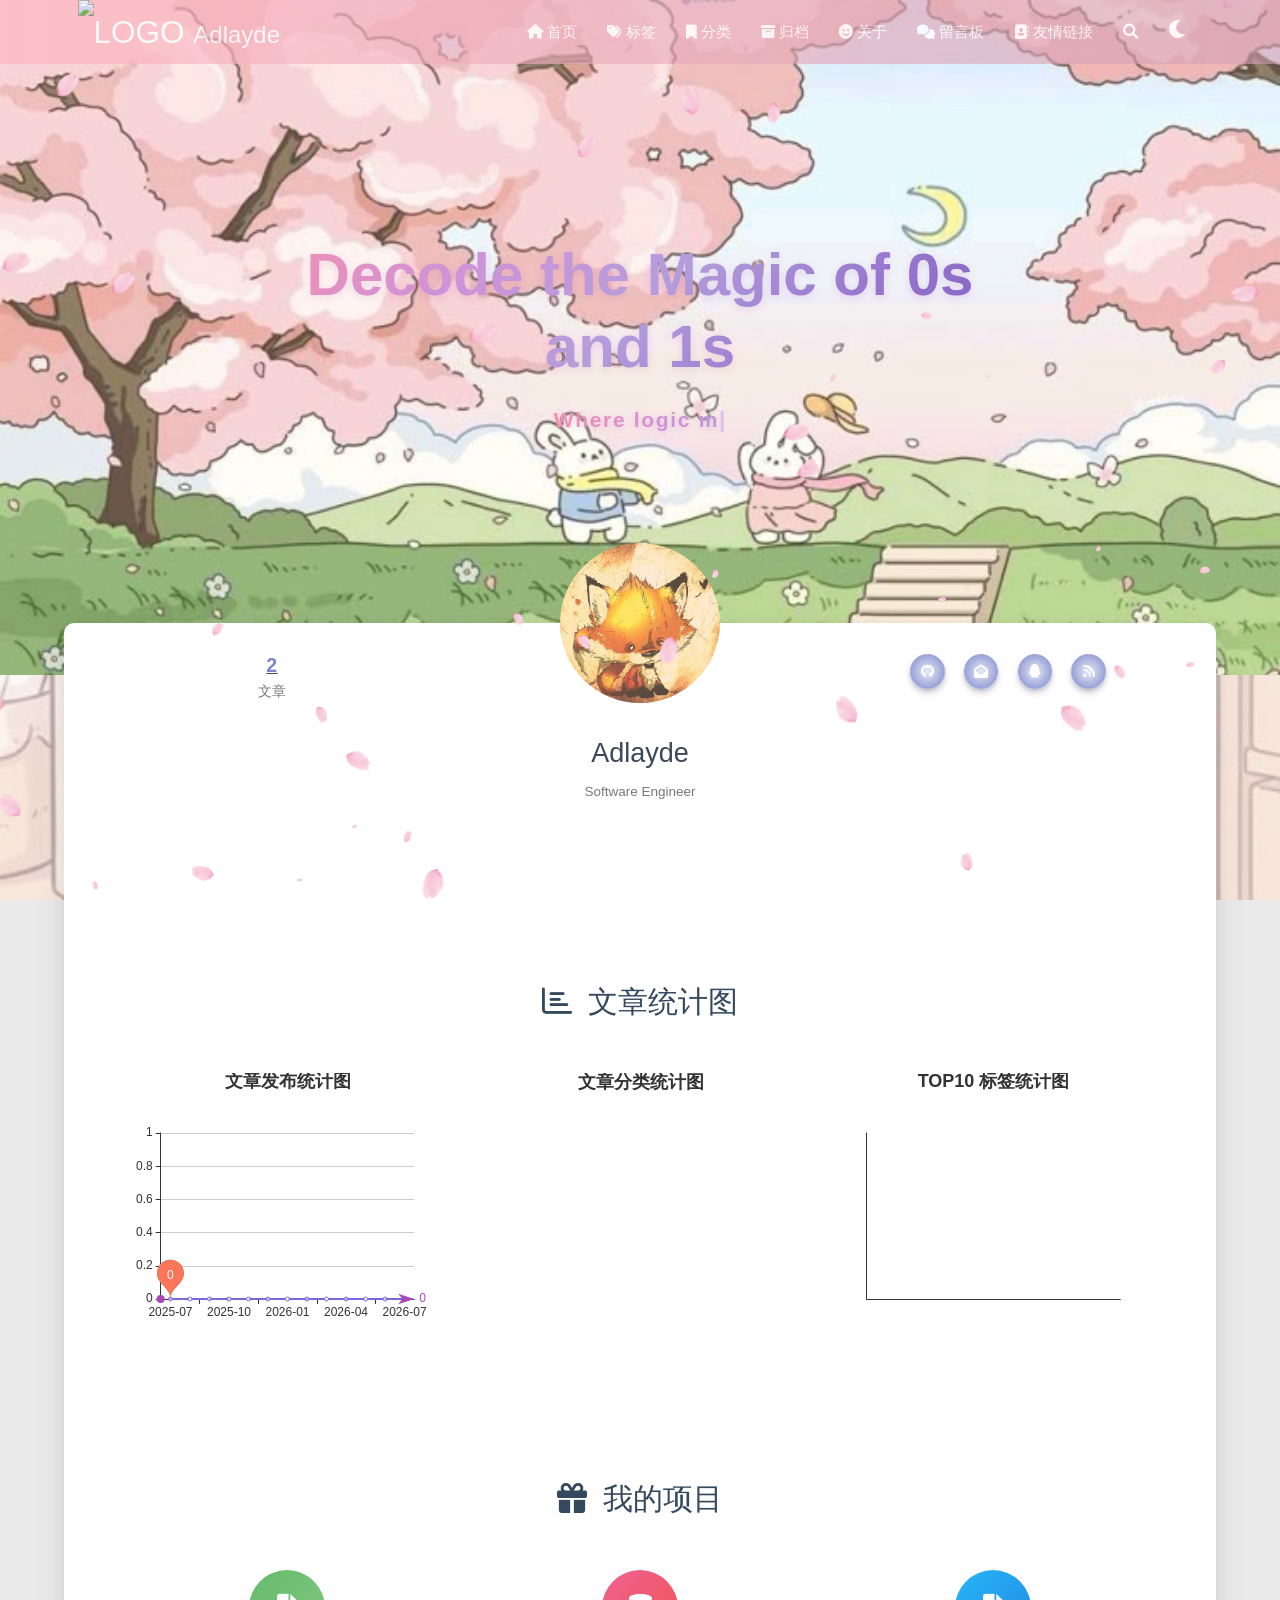
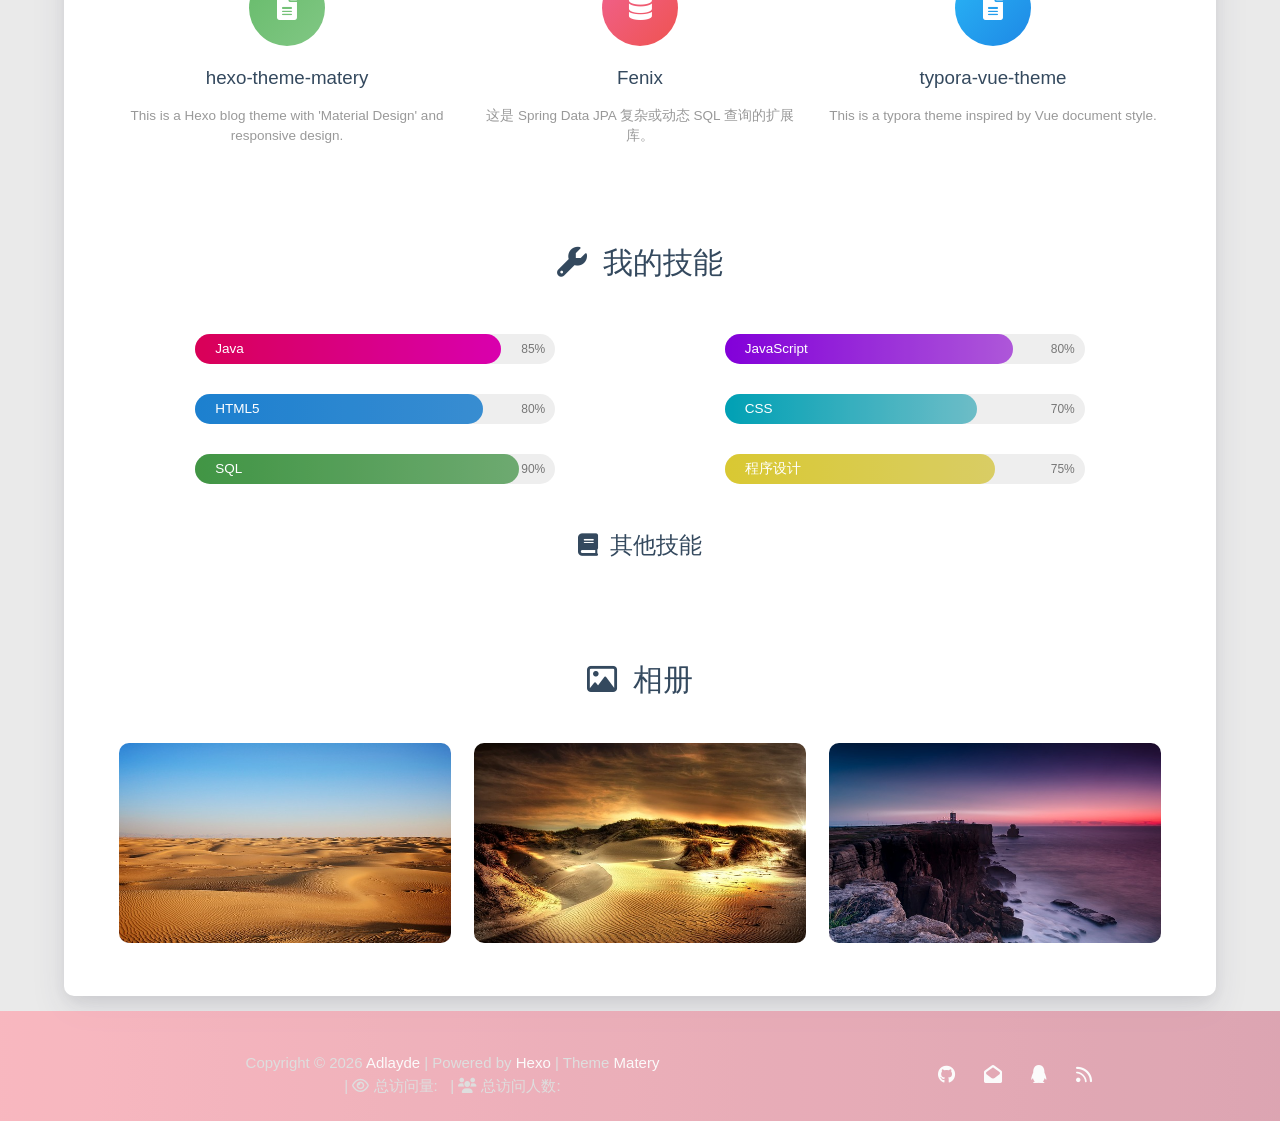
==== commit 215578bb: "Site updated: 2026-07-14 21:38:24" ====
--- a/about/index.html
+++ b/about/index.html
@@ -1249,7 +1249,7 @@
             },
             mobile: {
                 show: true,          // 手机端是否显示
-                scale: 0.5           // 手机端缩放
+                scale: 0.3           // 手机端缩放
             },
             react: {
                 opacityDefault: 1, // 默认透明度
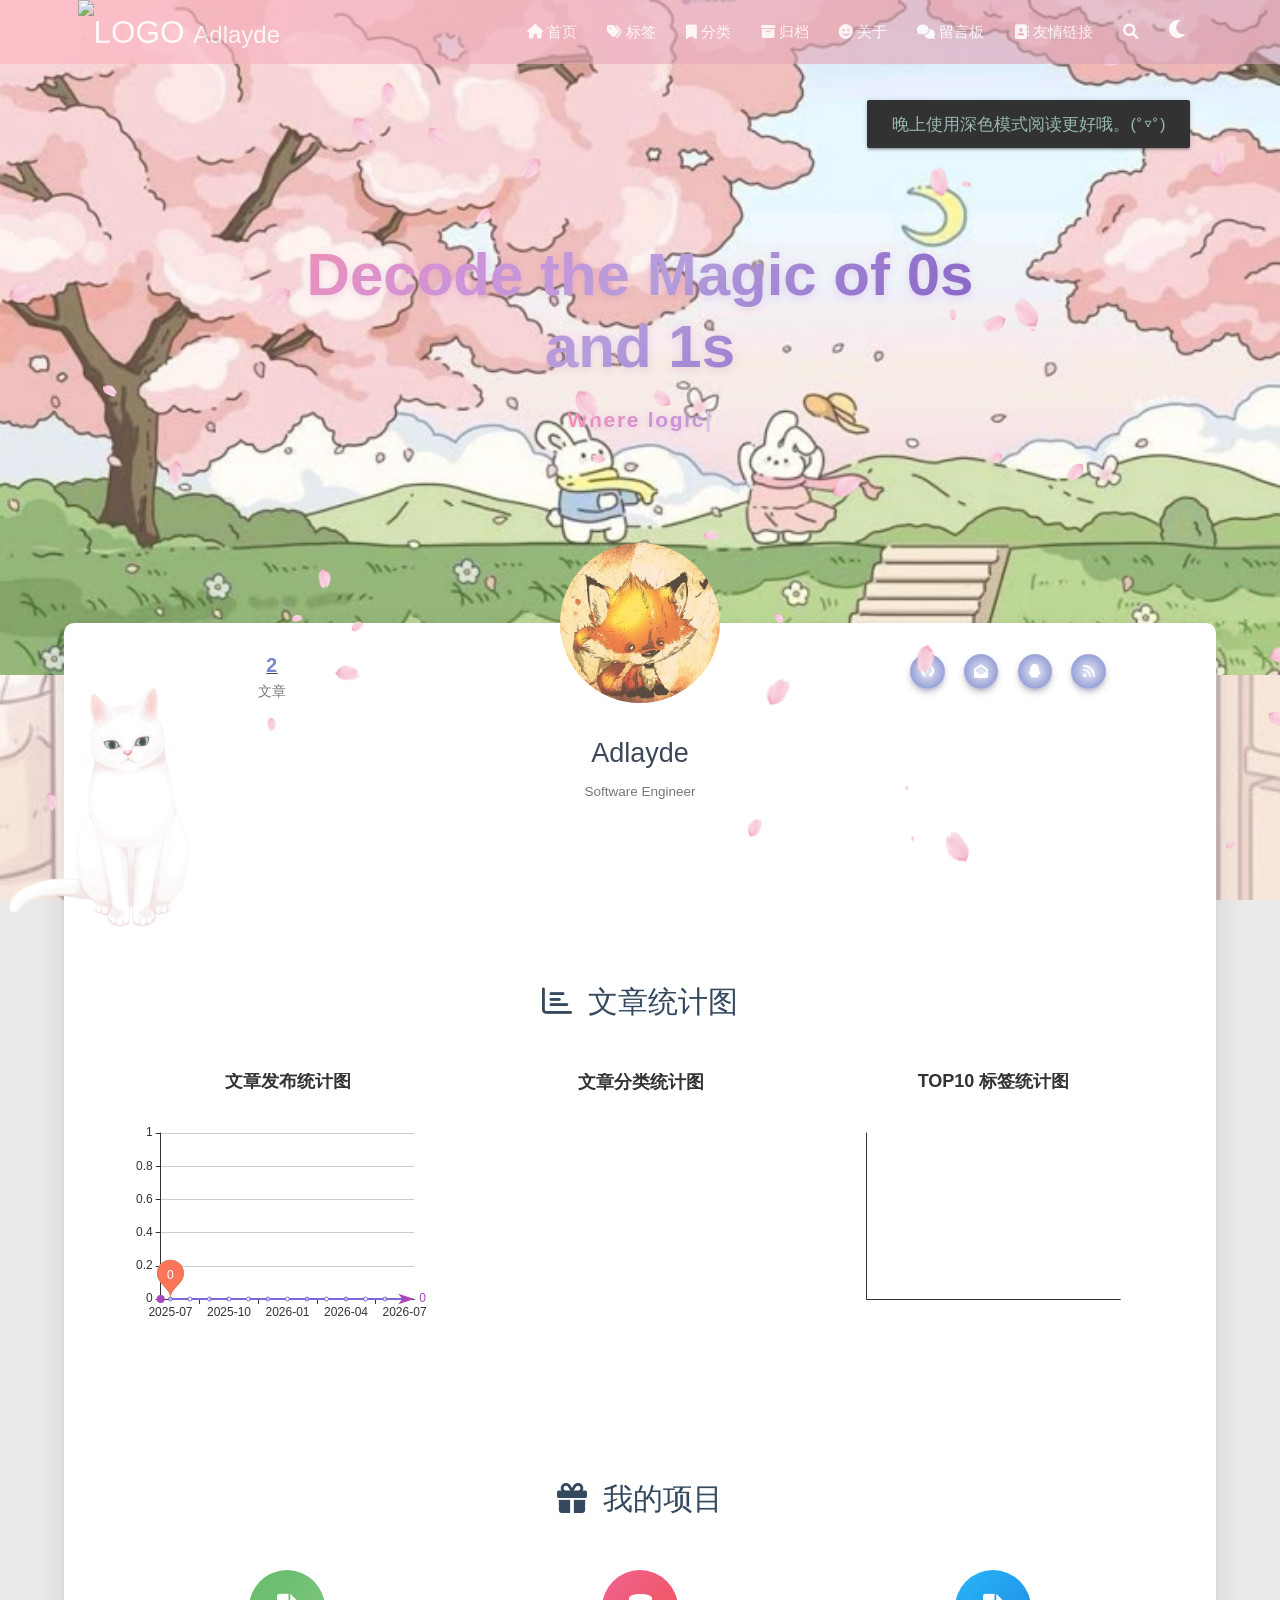
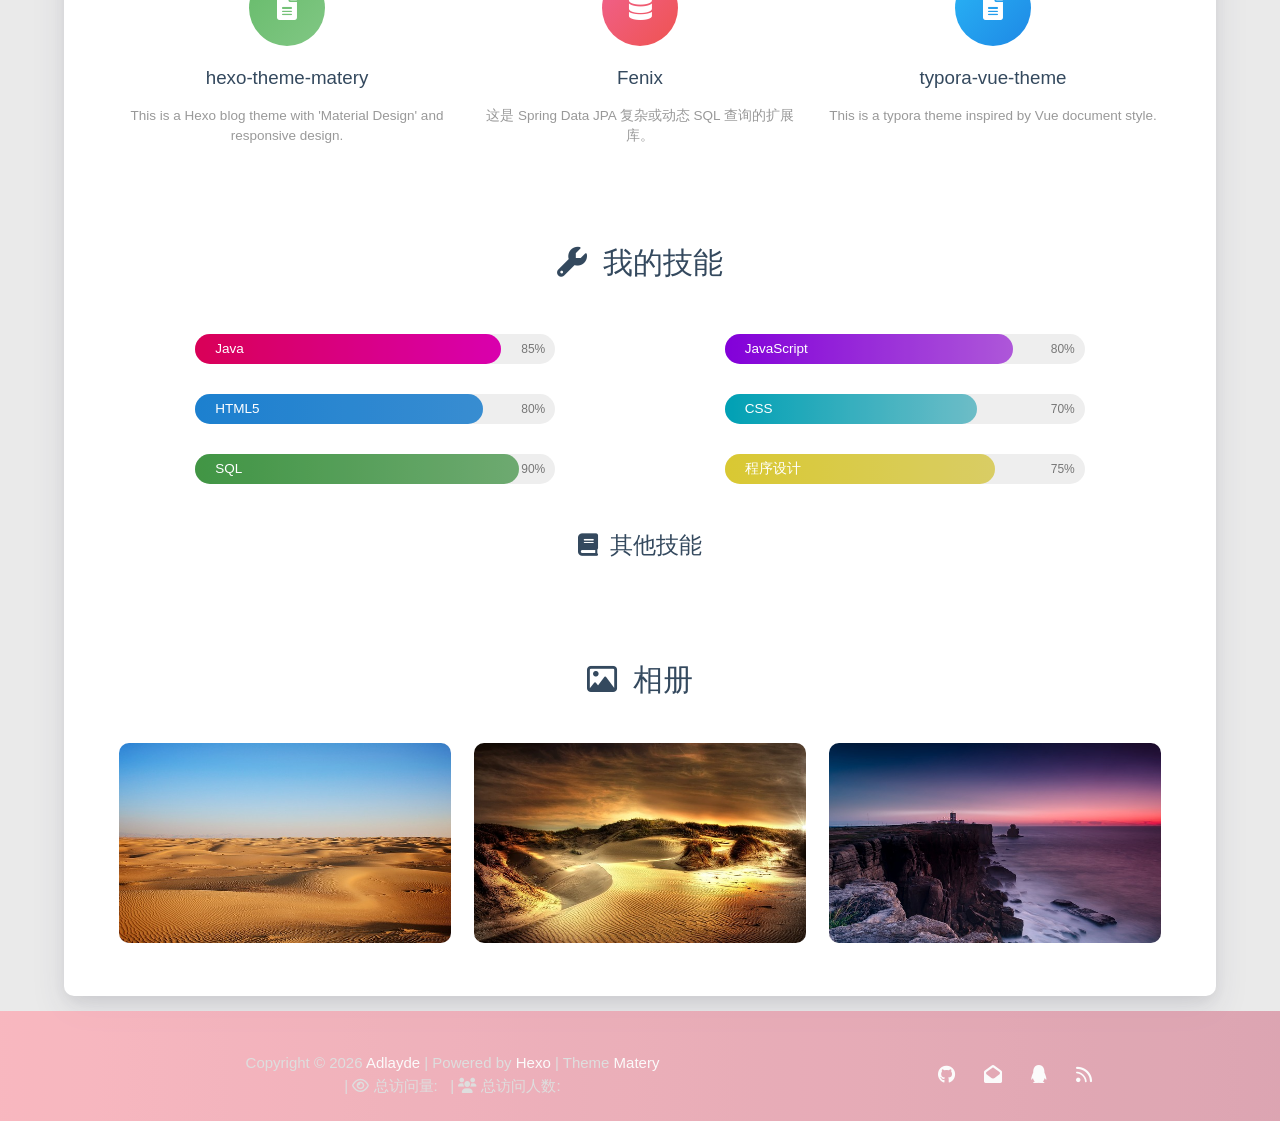
==== commit 98e4d673: "Site updated: 2026-07-15 15:01:54" ====
--- a/about/index.html
+++ b/about/index.html
@@ -1170,9 +1170,7 @@
     
     
     
-        
         <script type="text/javascript">
-            // 只在桌面版网页启用特效
             var windowWidth = $(window).width();
             if (windowWidth > 768) {
                 document.write('<script type="text/javascript" src="/libs/others/sakura.js"><\/script>');
@@ -1224,40 +1222,15 @@
     <!--腾讯兔小巢-->
     
     
+    
 
     
 
     
     <script src="/libs/instantpage/instantpage.js" type="module"></script>
     
-
-    <!-- ========== live2d 看板娘 ========== -->
-    <script src="https://cdn.jsdelivr.net/npm/live2d-widget@3.0.4/lib/L2Dwidget.min.js"></script>
-    <script>
-        L2Dwidget.init({
-            model: {
-                // 模型：tororo（白猫），换成其他模型只改下面这行
-                jsonPath: 'https://cdn.jsdelivr.net/npm/live2d-widget-model-tororo@1.0.5/assets/tororo.model.json',
-                scale: 1
-            },
-            display: {
-                position: 'left',   // 位置：right=右下角 / left=左下角
-                width: 120,          // 宽度
-                height: 270,         // 高度
-                hOffset: 0,          // 水平偏移
-                vOffset: -150         // 垂直偏移
-            },
-            mobile: {
-                show: true,          // 手机端是否显示
-                scale: 0.3           // 手机端缩放
-            },
-            react: {
-                opacityDefault: 1, // 默认透明度
-                opacityOnHover: 0.2  // 鼠标悬停时透明度
-            }
-        });
-    </script>
-
-</body>
-
-</html>
+    
+        
+
+<script src="/live2dw/lib/L2Dwidget.min.js?094cbace49a39548bed64abff5988b05"></script><script>L2Dwidget.init({"pluginModelPath":"assets/","model":{"jsonPath":"/live2dw/assets/tororo.model.json"},"display":{"position":"left","width":265,"height":500,"hOffset":0,"vOffset":-150},"mobile":{"show":true},"rect":"opacity:1","log":false,"pluginJsPath":"lib/","pluginRootPath":"live2dw/","tagMode":false});</script></body>
+</html>
--- a/css/my.css
+++ b/css/my.css
@@ -953,4 +953,7 @@
         left: 3px !important;
         right: 3px !important;
     }
-}+}
+
+
+
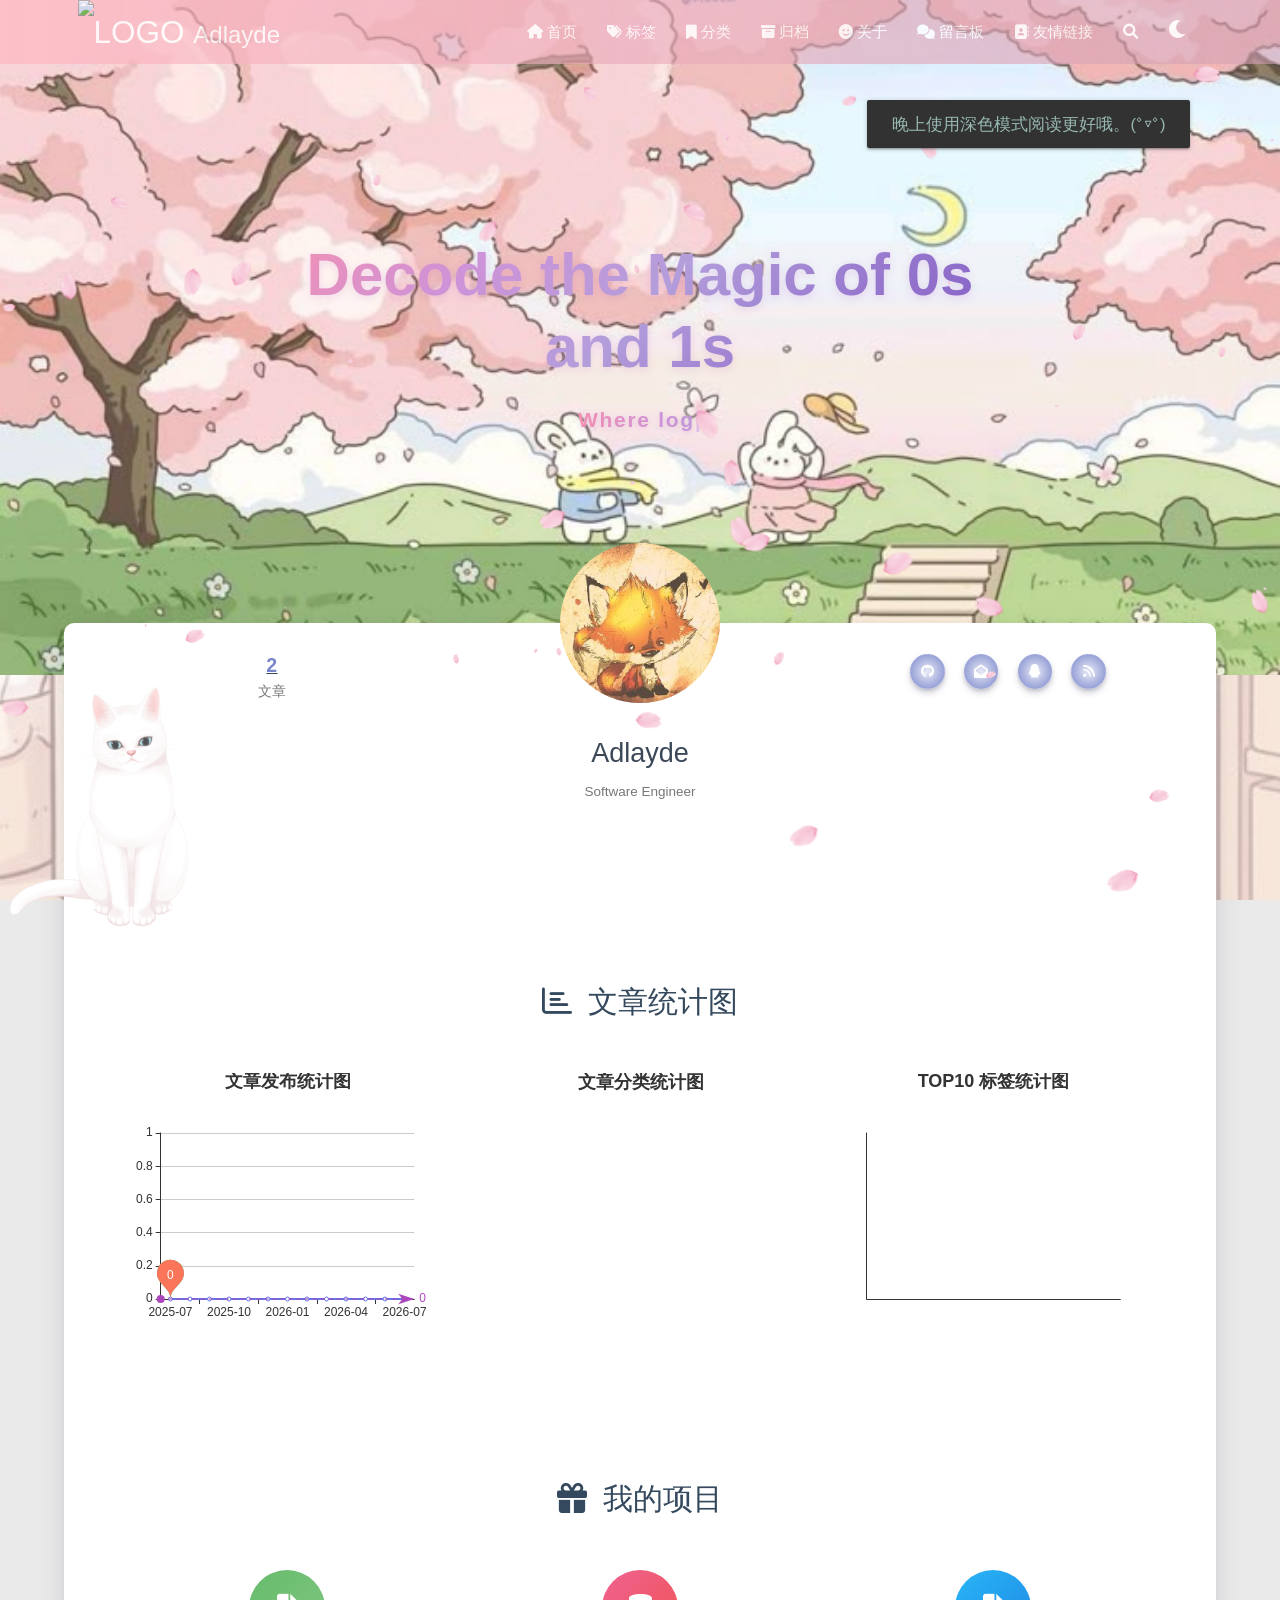
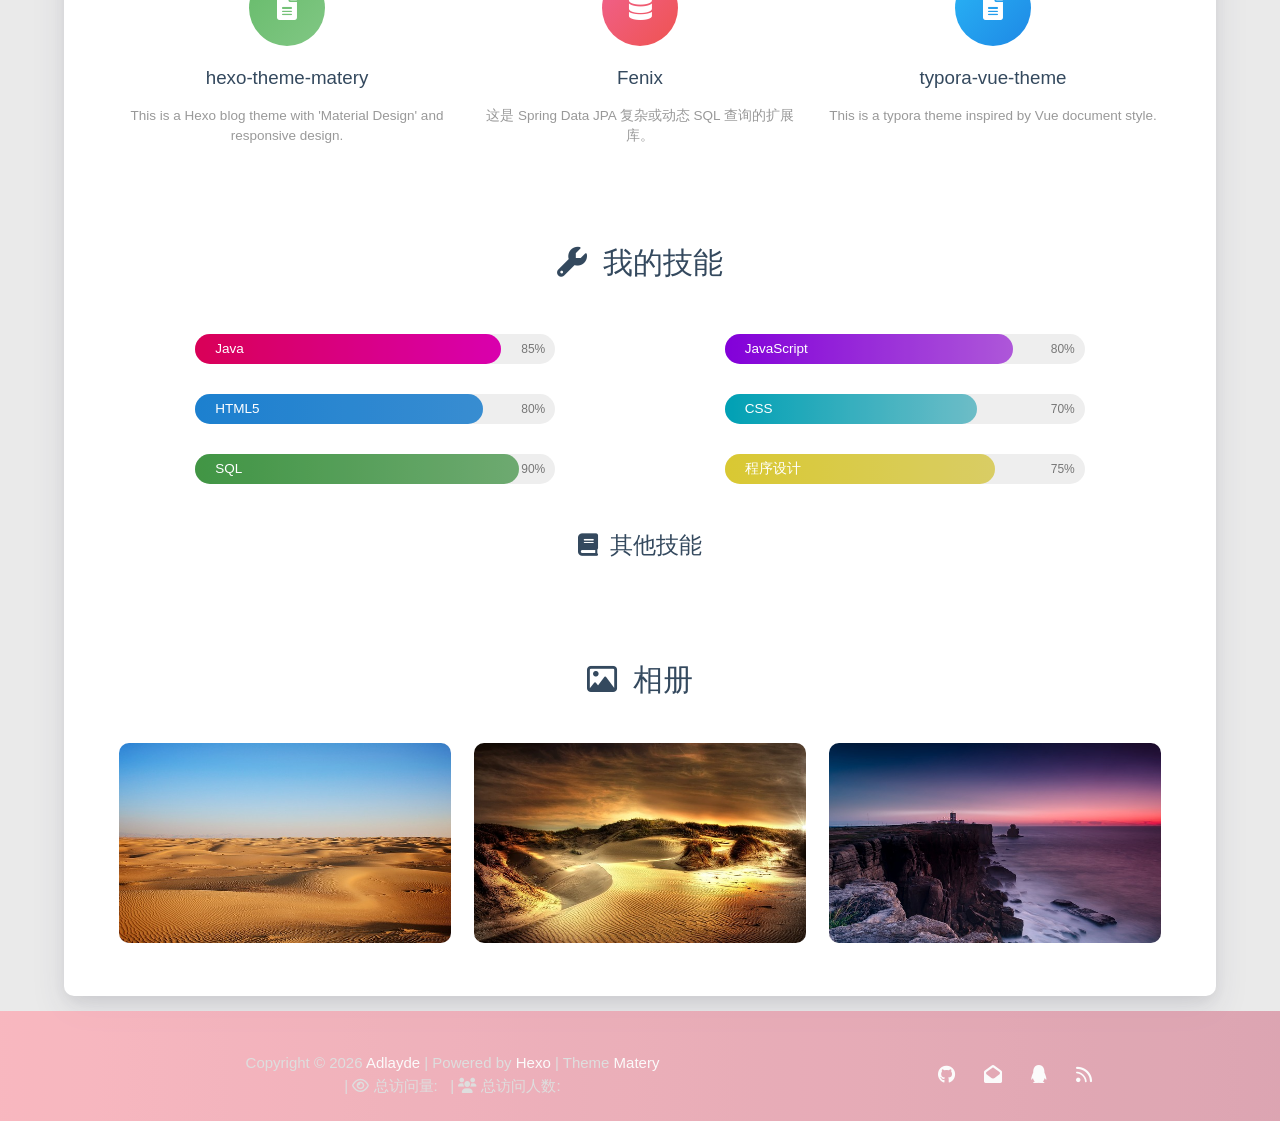
==== commit 62b78e88: "Site updated: 2026-07-15 16:09:18" ====
--- a/about/index.html
+++ b/about/index.html
@@ -1232,5 +1232,5 @@
     
         
 
-<script src="/live2dw/lib/L2Dwidget.min.js?094cbace49a39548bed64abff5988b05"></script><script>L2Dwidget.init({"pluginModelPath":"assets/","model":{"jsonPath":"/live2dw/assets/tororo.model.json"},"display":{"position":"left","width":265,"height":500,"hOffset":0,"vOffset":-150},"mobile":{"show":true},"rect":"opacity:1","log":false,"pluginJsPath":"lib/","pluginRootPath":"live2dw/","tagMode":false});</script></body>
+<script src="/live2dw/lib/L2Dwidget.min.js?094cbace49a39548bed64abff5988b05"></script><script>L2Dwidget.init({"pluginModelPath":"assets/","model":{"jsonPath":"/live2dw/assets/tororo.model.json"},"display":{"position":"left","width":265,"height":500,"hOffset":0,"vOffset":-150},"mobile":{"show":false},"react":"opacity:1","log":false,"pluginJsPath":"lib/","pluginRootPath":"live2dw/","tagMode":false});</script></body>
 </html>
--- a/css/my.css
+++ b/css/my.css
@@ -955,5 +955,11 @@
     }
 }
 
-
-
+/* 手机端强制隐藏 Live2D 看板娘 */
+@media screen and (max-width: 768px) {
+    #live2d-widget {
+        display: none !important;
+    }
+}
+
+
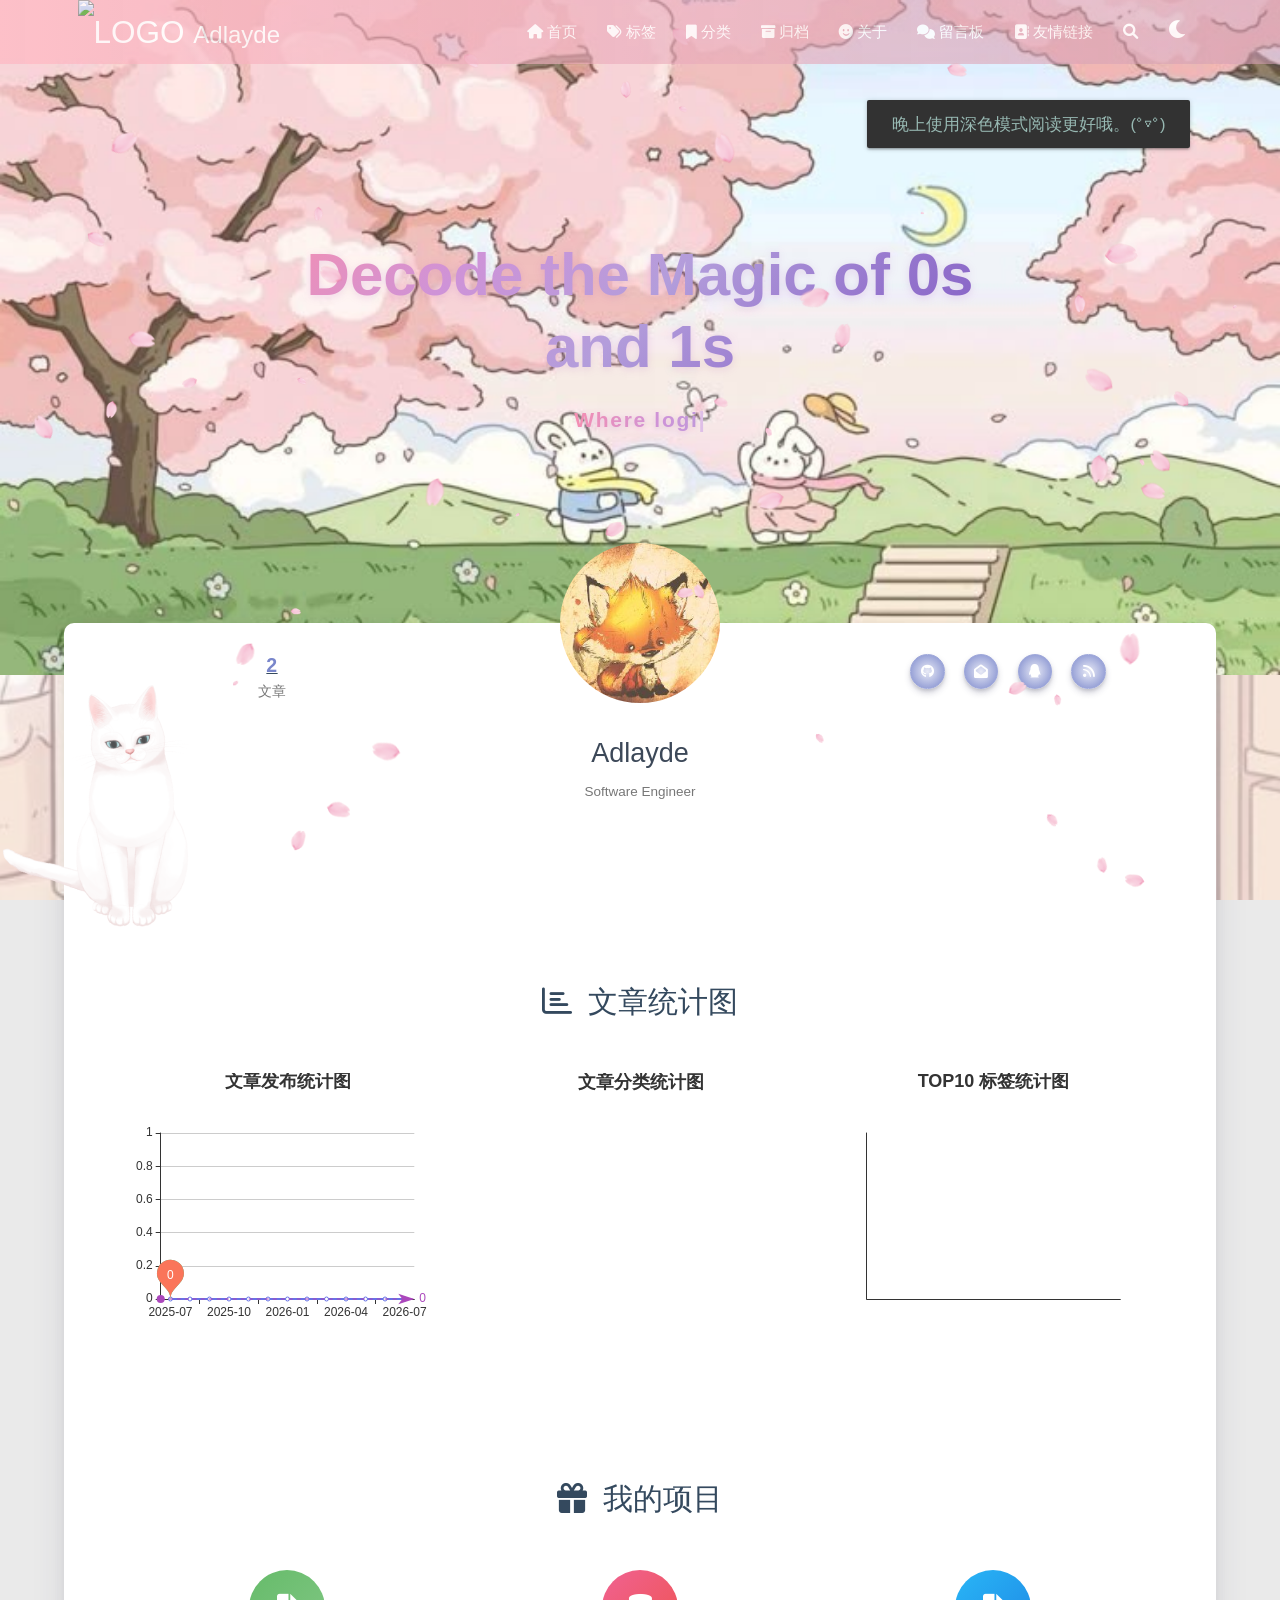
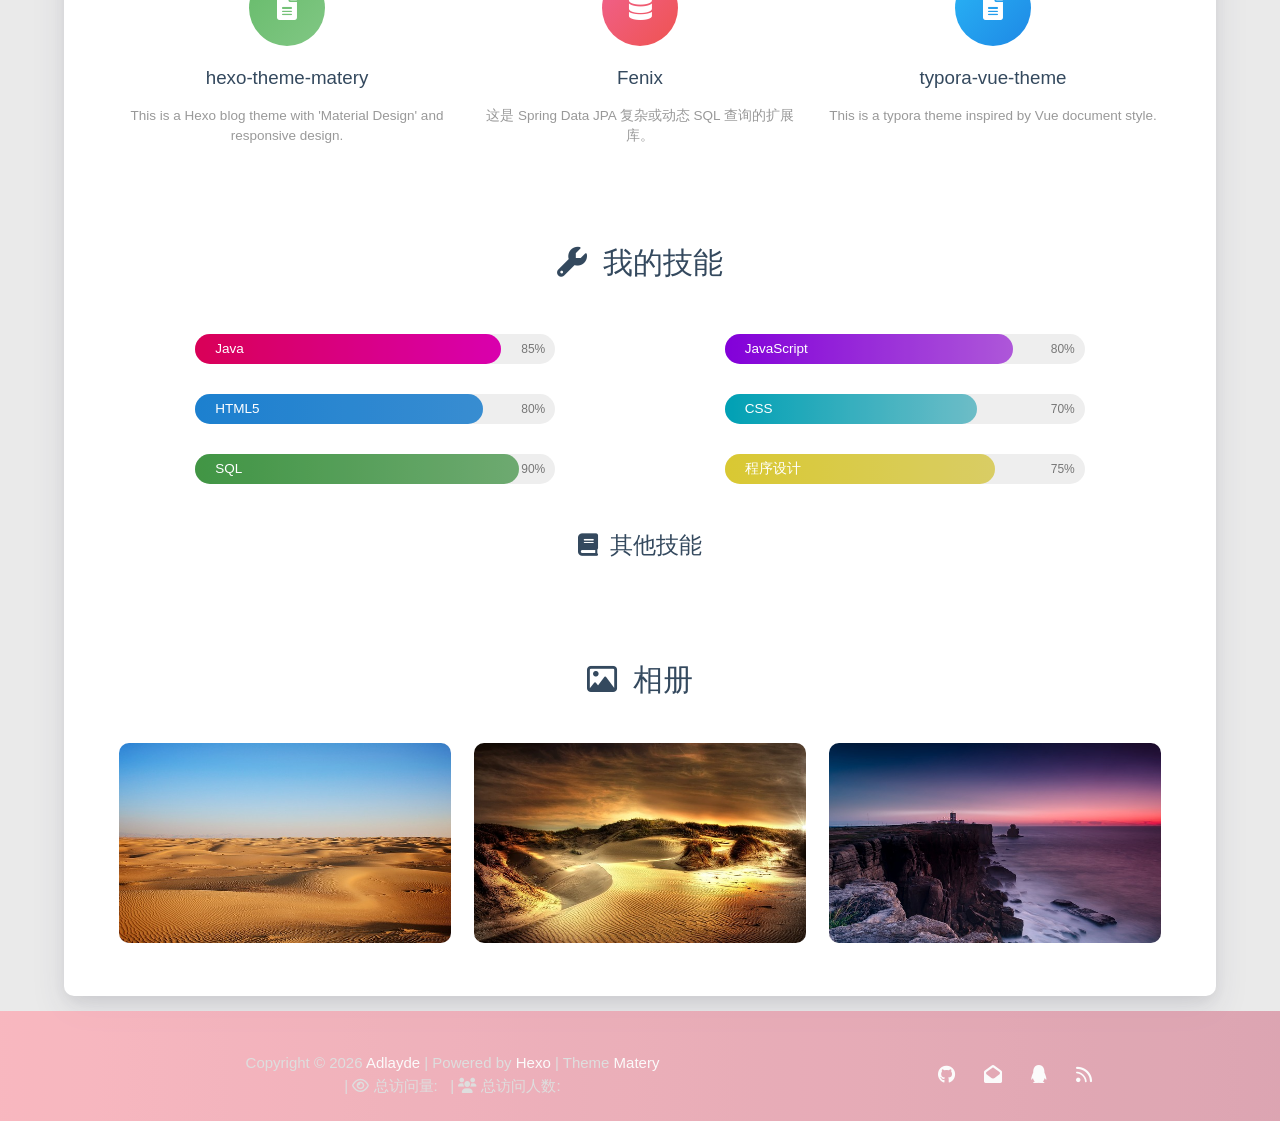
==== commit c7e84993: "Site updated: 2026-07-15 16:21:01" ====
--- a/about/index.html
+++ b/about/index.html
@@ -1232,5 +1232,5 @@
     
         
 
-<script src="/live2dw/lib/L2Dwidget.min.js?094cbace49a39548bed64abff5988b05"></script><script>L2Dwidget.init({"pluginModelPath":"assets/","model":{"jsonPath":"/live2dw/assets/tororo.model.json"},"display":{"position":"left","width":265,"height":500,"hOffset":0,"vOffset":-150},"mobile":{"show":false},"react":"opacity:1","log":false,"pluginJsPath":"lib/","pluginRootPath":"live2dw/","tagMode":false});</script></body>
+<script src="/live2dw/lib/L2Dwidget.min.js?094cbace49a39548bed64abff5988b05"></script><script>L2Dwidget.init({"pluginModelPath":"assets/","model":{"jsonPath":"/live2dw/assets/tororo.model.json"},"display":{"position":"left","width":265,"height":500,"hOffset":0,"vOffset":-150},"mobile":{"show":false},"react":{"opacity":1},"log":false,"pluginJsPath":"lib/","pluginRootPath":"live2dw/","tagMode":false});</script></body>
 </html>
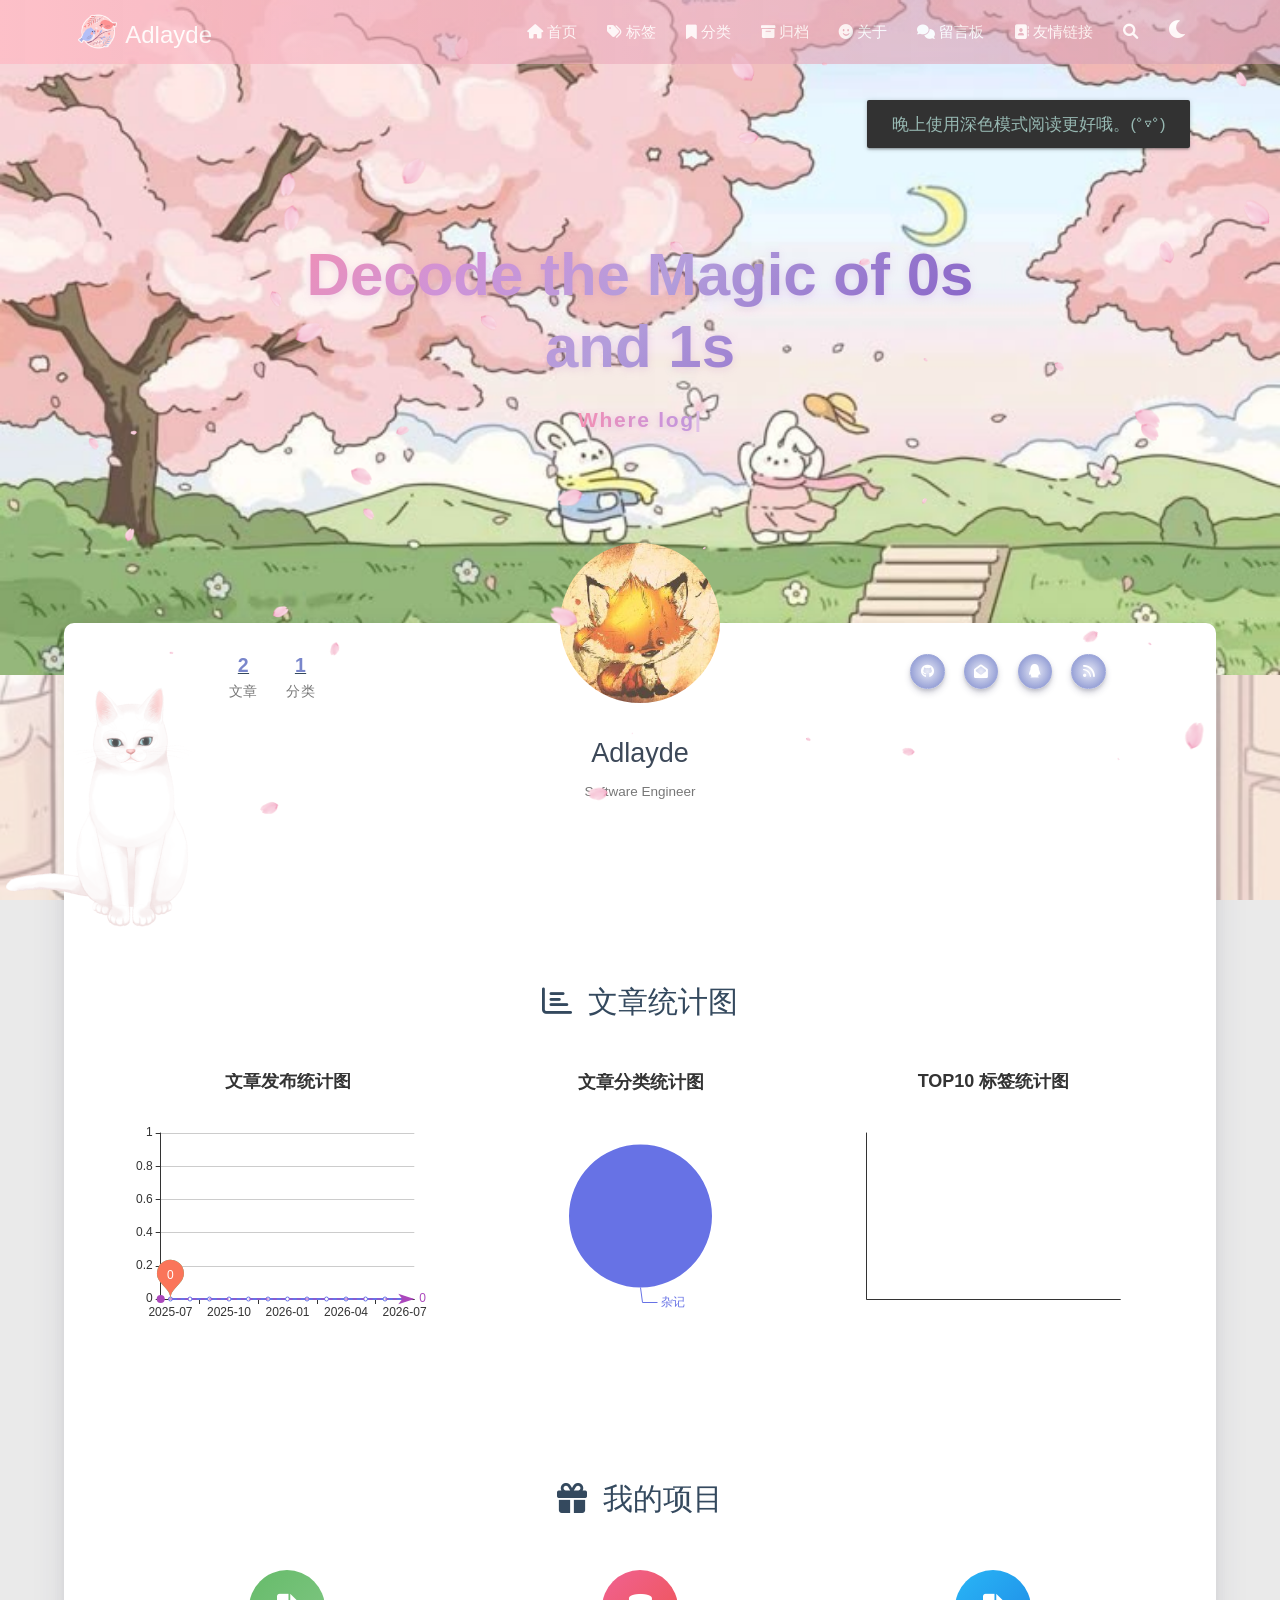
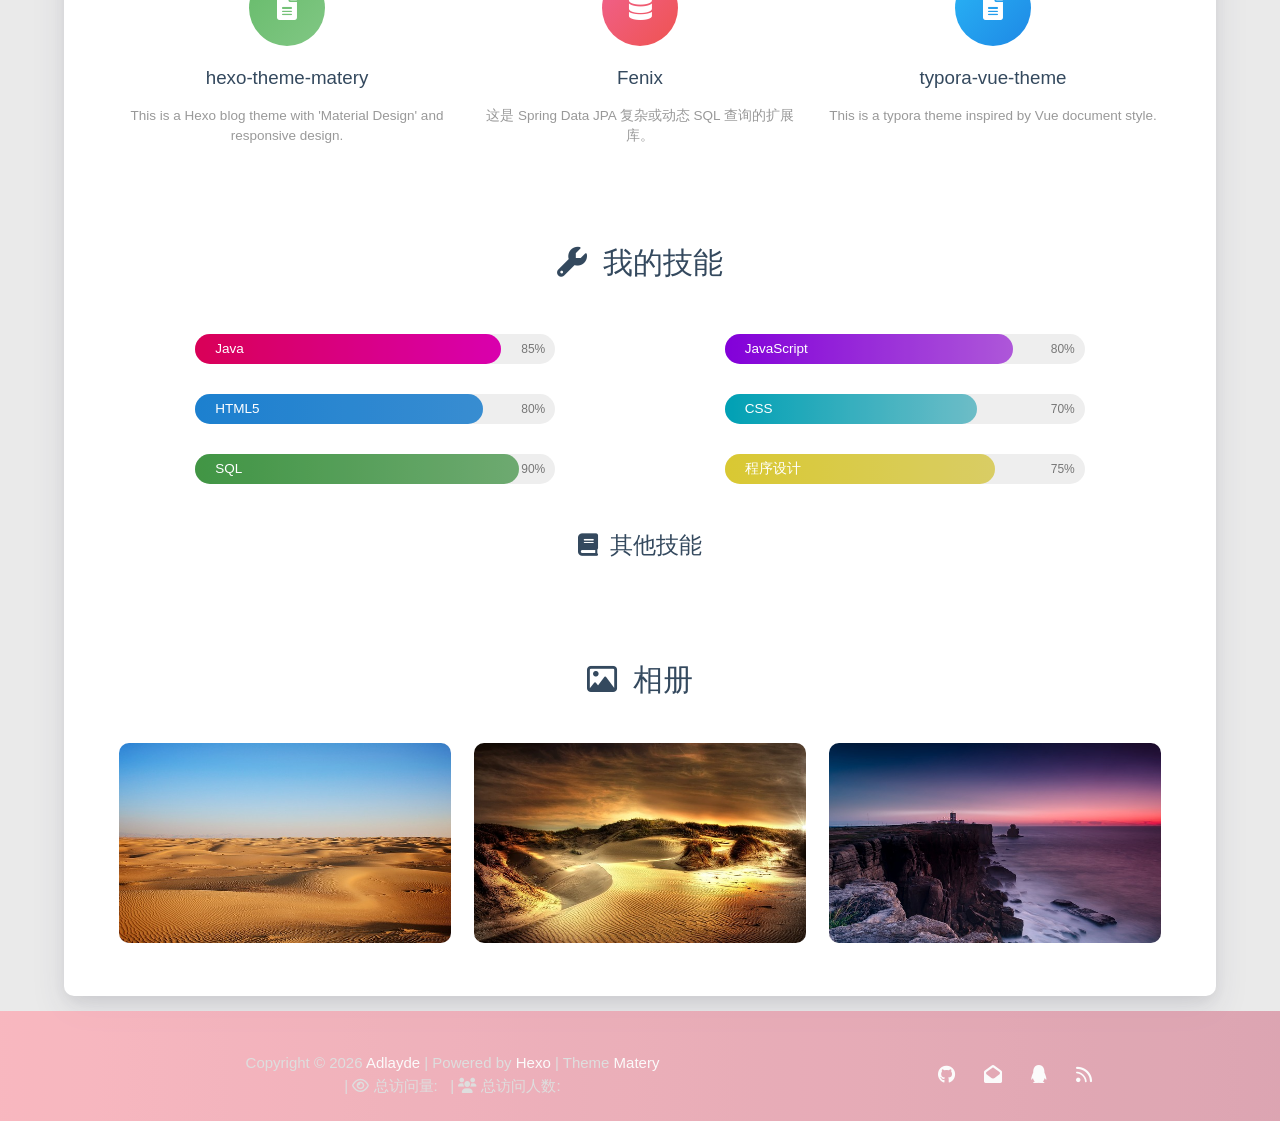
==== commit ee3faf48: "Site updated: 2026-07-15 21:59:42" ====
--- a/about/index.html
+++ b/about/index.html
@@ -67,6 +67,11 @@
 
 
 <body>
+    <!-- 页面加载动画遮罩 -->
+    <div id="page-loader">
+        <img class="loader-gif" src="/medias/loader/loading.svg" alt="Loading">
+    </div>
+
     <header class="navbar-fixed">
     <nav id="headNav" class="bg-color nav-transparent">
         <div id="navContainer" class="nav-wrapper container">
@@ -421,6 +426,11 @@
 
 
 
+<div class="statis">
+    <span class="count"><a href="/categories">1</a></span>
+    <span class="name">分类</span>
+</div>
+
 
 
 
@@ -440,6 +450,11 @@
 </div>
 
 
+
+<div class="statis">
+    <span class="count"><a href="/categories">1</a></span>
+    <span class="name">分类</span>
+</div>
 
 
 
@@ -625,7 +640,7 @@
                 type: 'pie',
                 radius: '50%',
                 color: ['#6772e5', '#ff9e0f', '#fa755a', '#3ecf8e', '#82d3f4', '#ab47bc', '#525f7f', '#f51c47', '#26A69A'],
-                data: [],
+                data: [{"name":"杂记","value":2}],
                 itemStyle: {
                     emphasis: {
                         shadowBlur: 10,
@@ -1229,8 +1244,37 @@
     
     <script src="/libs/instantpage/instantpage.js" type="module"></script>
     
-    
-        
+
+    <!-- 页面加载动画控制脚本 -->
+    <script>
+        (function() {
+            var loader = document.getElementById('page-loader');
+            
+            window.addEventListener('load', function() {
+                setTimeout(function() {
+                    if (loader) {
+                        loader.classList.add('loader-hidden');
+                        setTimeout(function() {
+                            if (loader.parentNode) {
+                                loader.parentNode.removeChild(loader);
+                            }
+                        }, 500);
+                    }
+                }, 300);
+            });
+
+            setTimeout(function() {
+                if (loader && !loader.classList.contains('loader-hidden')) {
+                    loader.classList.add('loader-hidden');
+                    setTimeout(function() {
+                        if (loader.parentNode) {
+                            loader.parentNode.removeChild(loader);
+                        }
+                    }, 500);
+                }
+            }, 5000);
+        })();
+    </script>
 
 <script src="/live2dw/lib/L2Dwidget.min.js?094cbace49a39548bed64abff5988b05"></script><script>L2Dwidget.init({"pluginModelPath":"assets/","model":{"jsonPath":"/live2dw/assets/tororo.model.json"},"display":{"position":"left","width":265,"height":500,"hOffset":0,"vOffset":-150},"mobile":{"show":false},"react":{"opacity":1},"log":false,"pluginJsPath":"lib/","pluginRootPath":"live2dw/","tagMode":false});</script></body>
 </html>
--- a/css/my.css
+++ b/css/my.css
@@ -963,3 +963,149 @@
 }
 
 
+/* ========== 封面底部四层视差波浪（增强版） ========== */
+/*
+ * 核心改进：
+ * 1. 各层独立关键帧 + 垂直微起伏（1-2px Y 位移），模拟自然水面涌动
+ * 2. ease-in-out 替代近线性 cubic-bezier，加速减速更自然
+ * 3. 振荡式往返运动（0%→50%→100%）替代单向滑动，告别传送带感
+ * 4. 相位错开的延迟值（-1/-4/-7/-11s），避免各层同步运动
+ * 5. 透明度从远到近递增（0.35→0.50→0.75→1.0），景深更合理
+ * 6. 远景层加微弱模糊（blur 0.5px），营造景深效果
+ * 7. 波浪 SVG 路径振幅变化（16-22px），打破等幅机械感
+ */
+
+.bg-cover {
+  position: relative;
+  overflow: hidden;
+}
+
+.wave-divider {
+  position: absolute;
+  bottom: -1px;
+  left: 0;
+  width: 100%;
+  height: 120px;
+  line-height: 0;
+  z-index: 2;
+  pointer-events: none;
+}
+
+.parallax > use {
+  will-change: transform;
+}
+
+/* 第1层：远景 — 最快、最透、微弱模糊营造景深 */
+.parallax > use:nth-child(1) {
+  animation: wave-1 7s ease-in-out infinite -1s;
+  fill: rgba(255, 255, 255, 0.35);
+  filter: blur(0.5px);
+  opacity: 0.85;
+}
+
+/* 第2层：中景 — 中速、半透 */
+.parallax > use:nth-child(2) {
+  animation: wave-2 10s ease-in-out infinite -4s;
+  fill: rgba(255, 255, 255, 0.50);
+}
+
+/* 第3层：近景 — 慢速、较实 */
+.parallax > use:nth-child(3) {
+  animation: wave-3 14s ease-in-out infinite -7s;
+  fill: rgba(255, 255, 255, 0.75);
+}
+
+/* 第4层：前景 — 最慢、纯白，衔接底部背景 */
+.parallax > use:nth-child(4) {
+  animation: wave-4 20s ease-in-out infinite -11s;
+  fill: rgba(255, 255, 255, 1);
+}
+
+/* --- 各层独立关键帧 --- */
+/* 远景：大位移 + 轻微下沉回升 */
+@keyframes wave-1 {
+  0%, 100% { transform: translate3d(-220px, 0, 0); }
+  50%      { transform: translate3d(110px, 3px, 0); }
+}
+/* 中景：中位移 + 微上浮 */
+@keyframes wave-2 {
+  0%, 100% { transform: translate3d(-180px, 0, 0); }
+  50%      { transform: translate3d(90px, -2px, 0); }
+}
+/* 近景：小位移 + 微下沉 */
+@keyframes wave-3 {
+  0%, 100% { transform: translate3d(-140px, 0, 0); }
+  50%      { transform: translate3d(70px, 1px, 0); }
+}
+/* 前景：极缓位移，几乎静止 */
+@keyframes wave-4 {
+  0%, 100% { transform: translate3d(-110px, 0, 0); }
+  50%      { transform: translate3d(50px, 0, 0); }
+}
+
+/* 系统减少动画偏好适配 */
+@media (prefers-reduced-motion: reduce) {
+  .parallax > use {
+    animation: none;
+  }
+}
+
+/* 移动端适配 */
+@media (max-width: 768px) {
+  .wave-divider {
+    height: 70px;
+  }
+}
+
+/* ========== 深色模式适配（可选） ========== */
+/* 如果博客支持深色模式，底部背景非白色时，将 fill 改为深色 */
+/*
+[data-theme="dark"] .parallax > use:nth-child(1) { fill: rgba(30, 30, 35, 0.35); }
+[data-theme="dark"] .parallax > use:nth-child(2) { fill: rgba(30, 30, 35, 0.50); }
+[data-theme="dark"] .parallax > use:nth-child(3) { fill: rgba(30, 30, 35, 0.75); }
+[data-theme="dark"] .parallax > use:nth-child(4) { fill: rgba(30, 30, 35, 1); }
+*/
+
+
+
+/* ==================== 页面加载动画样式 ==================== */
+
+#page-loader {
+    position: fixed;
+    top: 0;
+    left: 0;
+    width: 100%;
+    height: 100%;
+    background-color: rgba(255, 255, 255, 0.9);
+    display: flex;
+    justify-content: center;
+    align-items: center;
+    z-index: 99999;
+    transition: opacity 0.5s ease-out, visibility 0.5s ease-out;
+}
+
+#page-loader.loader-hidden {
+    opacity: 0;
+    visibility: hidden;
+}
+
+.loader-gif {
+    width: 500px;
+    height: 500px;
+    object-fit: contain;
+    animation: loader-pulse 1.5s ease-in-out infinite;
+}
+
+@keyframes loader-pulse {
+    0%, 100% {
+        transform: scale(1);
+    }
+    50% {
+        transform: scale(1.05);
+    }
+}
+
+/* 深色模式适配 */
+body.DarkMode #page-loader {
+    background-color: rgba(30, 30, 30, 0.9);
+}
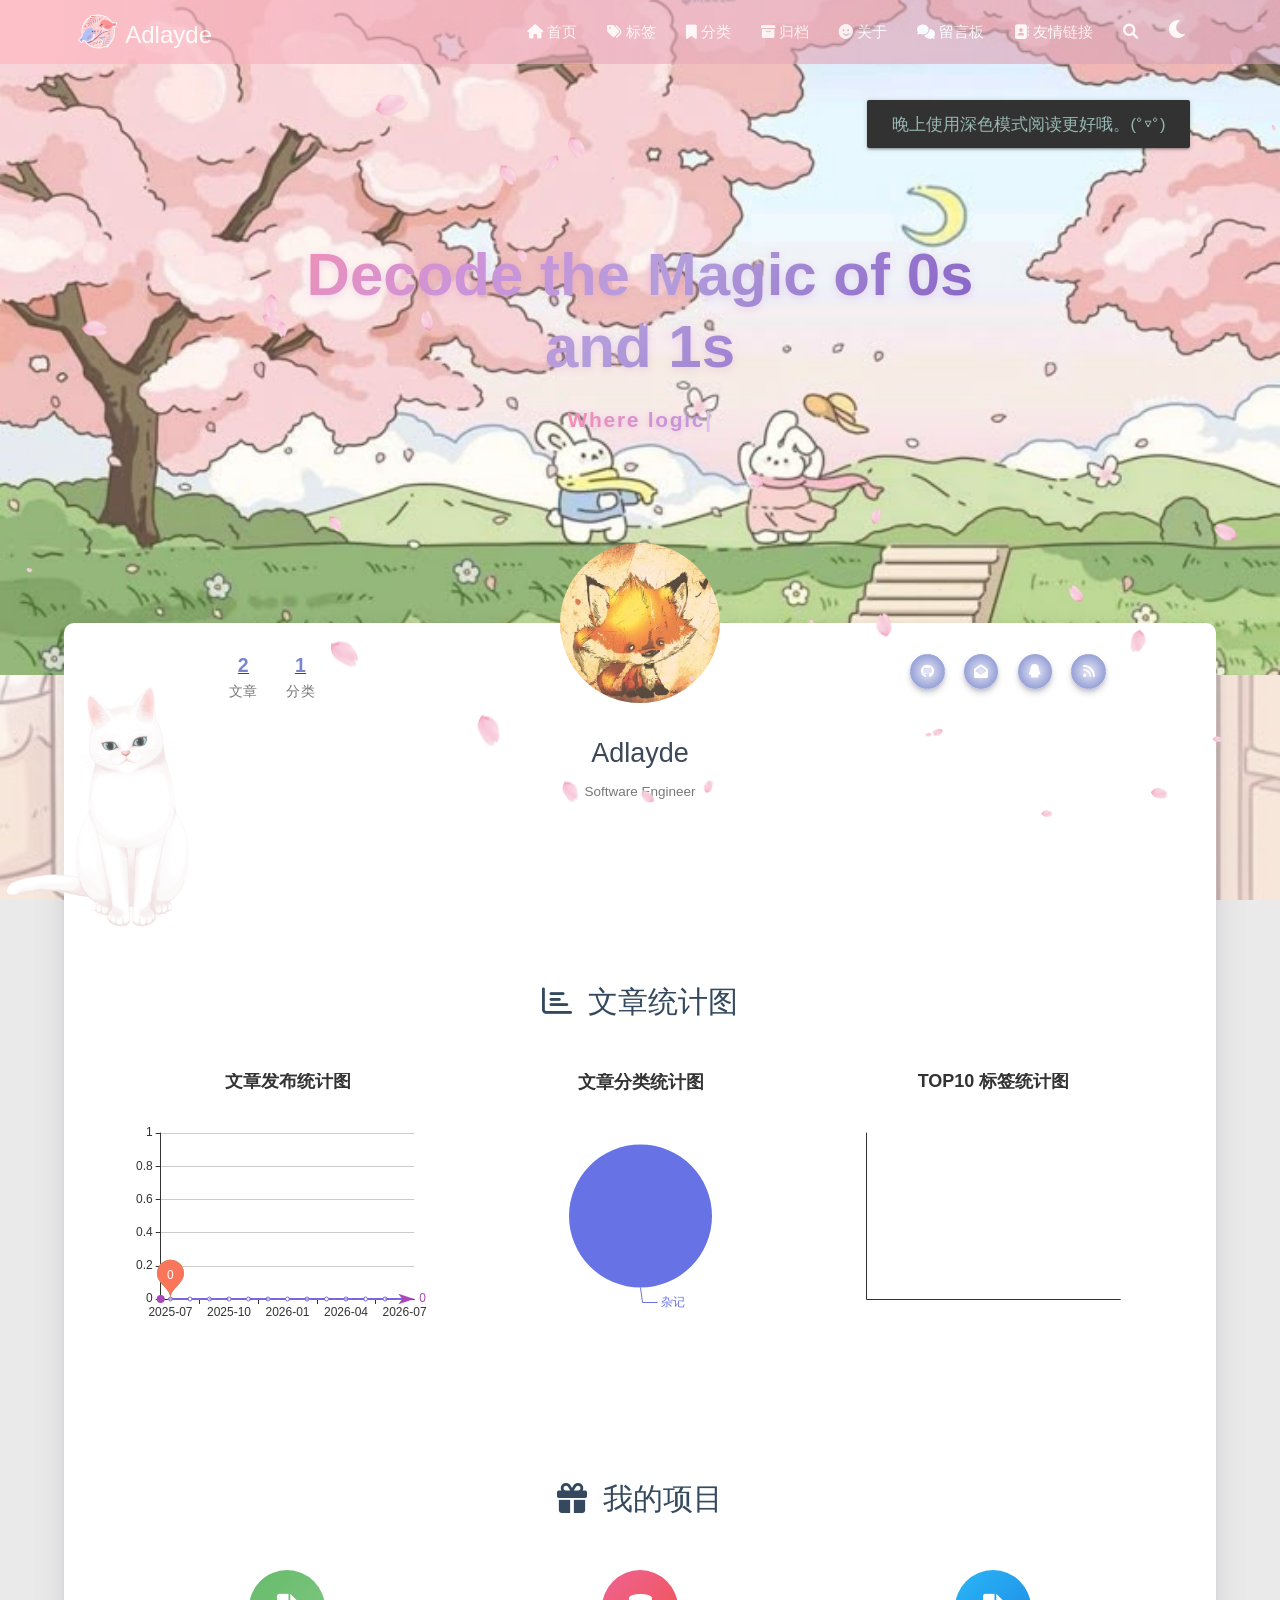
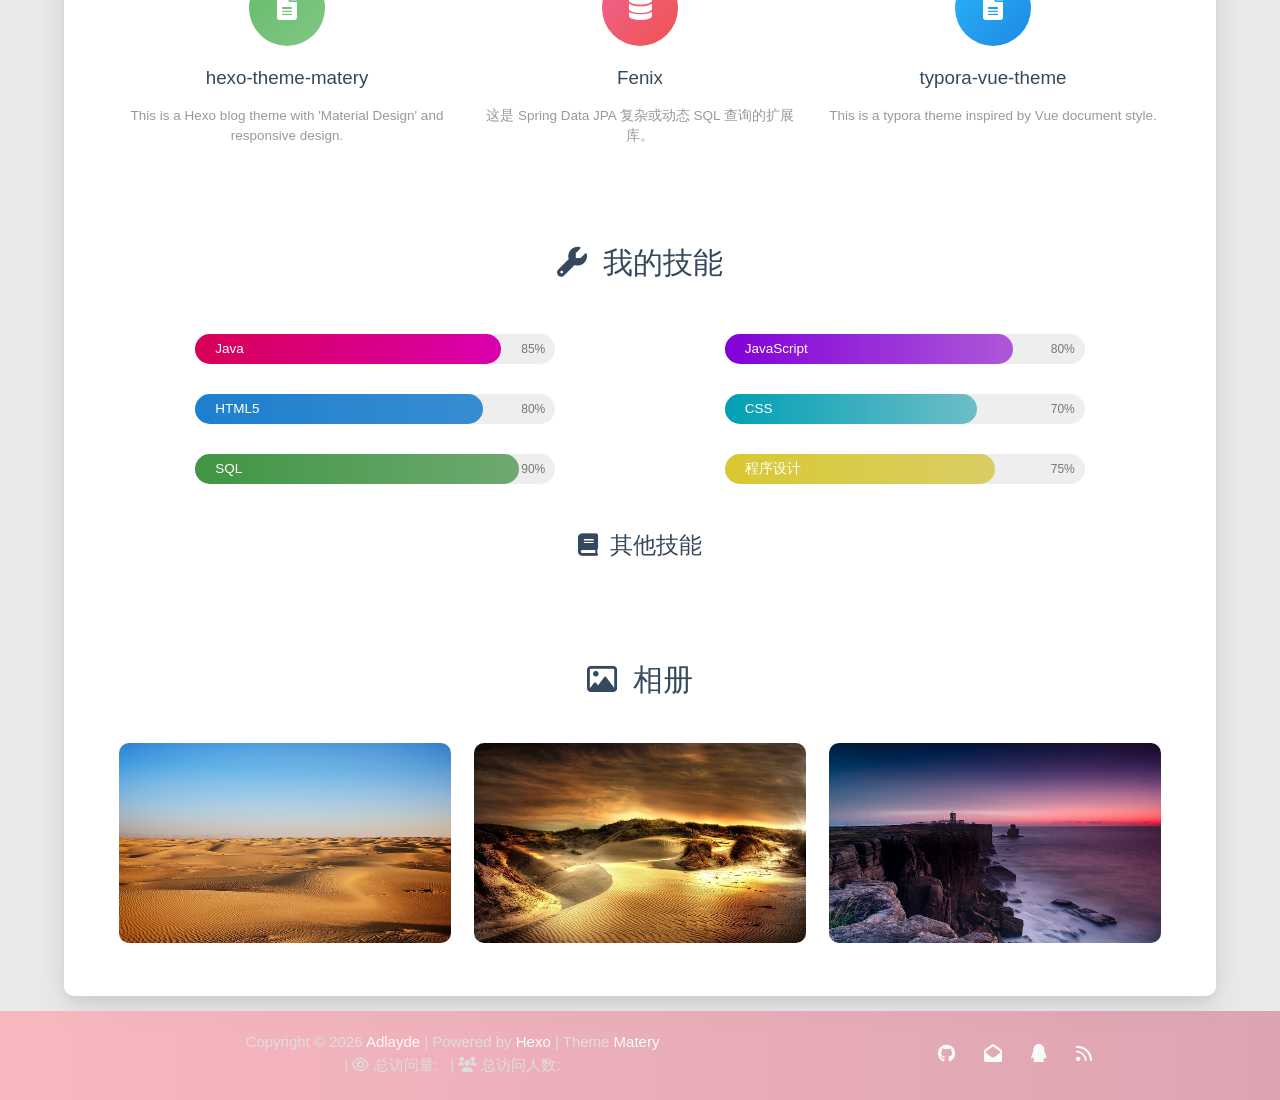
==== commit 56262474: "Site updated: 2026-07-16 22:43:08" ====
--- a/about/index.html
+++ b/about/index.html
@@ -907,60 +907,6 @@
 
 
     <footer class="page-footer bg-color">
-    
-        <link rel="stylesheet" href="/libs/aplayer/APlayer.min.css">
-<style>
-    .aplayer .aplayer-lrc p {
-        
-        display: none;
-        
-        font-size: 12px;
-        font-weight: 700;
-        line-height: 16px !important;
-    }
-
-    .aplayer .aplayer-lrc p.aplayer-lrc-current {
-        
-        display: none;
-        
-        font-size: 15px;
-        color: #42b983;
-    }
-
-    
-    .aplayer.aplayer-fixed.aplayer-narrow .aplayer-body {
-        left: -66px !important;
-    }
-
-    .aplayer.aplayer-fixed.aplayer-narrow .aplayer-body:hover {
-        left: 0px !important;
-    }
-
-    
-</style>
-<div class="">
-    
-    <div class="row">
-        <meting-js class="col l8 offset-l2 m10 offset-m1 s12"
-                   server="netease"
-                   type="playlist"
-                   id="503838841"
-                   fixed='true'
-                   autoplay='false'
-                   theme='#42b983'
-                   loop='all'
-                   order='random'
-                   preload='auto'
-                   volume='0.7'
-                   list-folded='true'
-        >
-        </meting-js>
-    </div>
-</div>
-
-<script src="/libs/aplayer/APlayer.min.js"></script>
-<script src="/libs/aplayer/Meting.min.js"></script>
-
     
 
     <div class="container row center-align"
--- a/css/my.css
+++ b/css/my.css
@@ -176,9 +176,268 @@
     background-color: #7986CB !important;
 }
 
-/* Music player */
-.aplayer {
-    color: #7986CB !important;
+/* ==================== Music Card - 淡粉色主题 ==================== */
+
+/* ===== 1. 音乐卡片容器（与 Dream 一致大小）===== */
+.music-card {
+    position: relative !important;
+    margin-top: 30px !important;
+    margin-bottom: 50px !important;
+    padding: 40px 35px !important;
+
+    background: linear-gradient(135deg, 
+        rgba(255, 248, 245, 0.95) 0%,
+        rgba(252, 240, 250, 0.92) 40%,
+        rgba(250, 235, 245, 0.95) 70%,
+        rgba(248, 230, 248, 0.93) 100%
+    ) !important;
+
+    border-radius: 20px !important;
+    box-shadow: 
+        0 10px 35px rgba(240, 128, 180, 0.15),
+        0 4px 12px rgba(255, 182, 193, 0.1),
+        0 2px 4px rgba(0, 0, 0, 0.04) !important;
+
+    border: 2px solid transparent;
+    background-image: 
+        linear-gradient(rgba(255, 252, 250, 0.96), rgba(255, 252, 250, 0.96)),
+        linear-gradient(135deg, #F8BBD9, #F48FB1, #F06292);
+    background-origin: border-box;
+    background-clip: content-box, border-box;
+
+    display: block !important;
+    width: auto !important;
+    text-align: center !important;
+    overflow: visible !important;
+    transition: all 0.45s cubic-bezier(0.175, 0.885, 0.32, 1.275) !important;
+}
+
+.music-card:hover {
+    transform: translateY(-6px) scale(1.01) !important;
+    box-shadow: 
+        0 22px 55px rgba(240, 128, 180, 0.22),
+        0 10px 28px rgba(255, 182, 193, 0.16),
+        0 5px 10px rgba(0, 0, 0, 0.08) !important;
+}
+
+/* ===== 2. 标题 - 与 Dream 一致 ===== */
+.music-title {
+    display: flex !important;
+    align-items: center !important;
+    justify-content: center !important;
+    gap: 14px !important;
+    margin-bottom: 30px !important;
+    font-size: 2rem !important;
+    font-weight: 700 !important;
+    color: #C2185B !important;
+    position: relative;
+    z-index: 3 !important;
+}
+
+.music-title span {
+    background: linear-gradient(90deg, 
+        #E91E63 0%, 
+        #EC407A 30%, 
+        #F06292 60%, 
+        #D81B60 100%
+    );
+    background-size: 200% auto;
+    -webkit-background-clip: text;
+    background-clip: text;
+    -webkit-text-fill-color: transparent;
+    animation: musicTitleFlow 5s ease-in-out infinite alternate;
+}
+
+@keyframes musicTitleFlow {
+    from { background-position: 0% center; }
+    to { background-position: 200% center; }
+}
+
+/* ===== 3. 装饰元素 ===== */
+.music-deco {
+    position: absolute;
+    top: 0; left: 0;
+    width: 100%; height: 100%;
+    pointer-events: none;
+    z-index: 1;
+}
+
+.music-star {
+    position: absolute;
+    color: rgba(233, 30, 99, 0.12);
+    font-size: 20px;
+    animation: starTwinkle 3s ease-in-out infinite;
+}
+.music-star.s1 { top: 18px; right: 25px; }
+
+.music-petal {
+    position: absolute;
+    font-size: 18px;
+    opacity: 0.7;
+    animation: petalFloat 8s ease-in-out infinite;
+}
+.music-petal.p1 { top: 35%; right: 15px; animation-delay: 0s; }
+.music-petal.p2 { bottom: 25%; left: 20px; animation-delay: 3s; }
+
+.music-note {
+    position: absolute;
+    font-size: 26px;
+    color: rgba(233, 30, 99, 0.1);
+    animation: noteSwing 5s ease-in-out infinite;
+}
+.music-note.n1 { top: 20%; left: 30px; animation-delay: 1s; }
+.music-note.n2 { bottom: 30%; right: 35px; animation-delay: 2.5s; font-size: 22px; }
+
+@keyframes starTwinkle {
+    0%, 100% { opacity: 0.3; transform: scale(1); }
+    50% { opacity: 0.8; transform: scale(1.2); }
+}
+
+@keyframes petalFloat {
+    0%, 100% { transform: translateY(0) rotate(0deg); opacity: 0.5; }
+    33% { transform: translateY(-12px) rotate(8deg); opacity: 0.85; }
+    66% { transform: translateY(-6px) rotate(-5deg); opacity: 0.65; }
+}
+
+@keyframes noteSwing {
+    0%, 100% { transform: translateY(0) rotate(-8deg); opacity: 0.4; }
+    50% { transform: translateY(-18px) rotate(12deg); opacity: 0.9; }
+}
+
+/* ===== 4. 内容区域 ===== */
+.music-content {
+    position: relative;
+    z-index: 2;
+    padding: 10px 0;
+}
+
+/* ===== 5. APlayer 美化 ===== */
+.music-card .aplayer {
+    border-radius: 14px !important;
+    box-shadow: 
+        0 6px 24px rgba(233, 30, 99, 0.1),
+        0 2px 6px rgba(0, 0, 0, 0.05) !important;
+    background: rgba(255, 255, 255, 0.88) !important;
+    overflow: hidden;
+    transition: all 0.3s ease;
+}
+
+.music-card .aplayer:hover {
+    box-shadow: 
+        0 12px 36px rgba(233, 30, 99, 0.16),
+        0 4px 12px rgba(0, 0, 0, 0.08) !important;
+}
+
+.music-card .aplayer .aplayer-pic {
+    border-radius: 12px 0 0 12px !important;
+}
+
+.music-card .aplayer .aplayer-info .aplayer-music {
+    color: #C2185B !important;
+    font-weight: 600;
+}
+
+.music-card .aplayer .aplayer-info .aplayer-author,
+.music-card .aplayer .aplayer-info .aplayer-controller .aplayer-time {
+    color: #888;
+}
+
+.music-card .aplayer .aplayer-info .aplayer-controller .aplayer-icon {
+    color: #E91E63;
+    transition: all 0.25s ease;
+}
+
+.music-card .aplayer .aplayer-info .aplayer-controller .aplayer-icon:hover {
+    color: #AD1457;
+    transform: scale(1.2);
+}
+
+.music-card .aplayer .aplayer-bar-wrap .aplayer-bar .aplayer-played {
+    background: linear-gradient(to right, #E91E63, #F06292) !important;
+}
+
+.music-card .aplayer .aplayer-bar-wrap .aplayer-bar .aplayer-played .aplayer-thumb {
+    background: #E91E63 !important;
+    box-shadow: 0 0 10px rgba(233, 30, 99, 0.5);
+}
+
+.music-card .aplayer .aplayer-volume-wrap .aplayer-volume-bar .aplayer-volume {
+    background: linear-gradient(to right, #E91E63, #F06292) !important;
+}
+
+.music-card .aplayer .aplayer-volume-wrap .aplayer-volume-bar .aplayer-volume .aplayer-thumb {
+    background: #E91E63 !important;
+}
+
+.music-card .aplayer .aplayer-list {
+    background: rgba(255, 245, 248, 0.95) !important;
+    border-top: 1px solid rgba(233, 30, 99, 0.08) !important;
+}
+
+.music-card .aplayer .aplayer-list ol {
+    padding-left: 12px !important;
+    margin: 0 !important;
+}
+
+.music-card .aplayer .aplayer-list ol li {
+    text-align: left !important;
+    padding-left: 10px !important;
+    margin: 2px 0 !important;
+}
+
+.music-card .aplayer .aplayer-list ol li:hover {
+    background-color: rgba(233, 30, 99, 0.07) !important;
+}
+
+.music-card .aplayer .aplayer-list ol li.aplayer-list-light {
+    background: rgba(233, 30, 99, 0.11) !important;
+}
+
+.music-card .aplayer .aplayer-list ol li.aplayer-list-light .aplayer-list-cur {
+    color: #E91E63 !important;
+}
+
+/* ===== 6. 底部装饰线 ===== */
+.music-line {
+    width: 70px;
+    height: 3px;
+    margin: 28px auto 0;
+    background: linear-gradient(to right, #F48FB1, #F06292, #EC407A);
+    border-radius: 2px;
+    position: relative;
+    z-index: 2;
+}
+
+/* ===== 7. 移动端适配 ===== */
+@media (max-width: 768px) {
+    .music-card {
+        padding: 30px 20px !important;
+        margin: 20px 8px !important;
+        border-radius: 16px !important;
+    }
+
+    .music-title {
+        font-size: 1.65rem !important;
+        gap: 10px !important;
+        flex-wrap: wrap;
+    }
+
+    .music-title img {
+        width: 46px !important;
+        height: 46px !important;
+    }
+
+    .music-star { font-size: 16px; top: 12px; right: 12px; }
+    .music-petal { font-size: 14px; }
+    .music-petal.p1 { right: 8px; }
+    .music-petal.p2 { left: 10px; }
+    .music-note { font-size: 20px; }
+    .music-note.n1 { left: 12px; }
+    .music-note.n2 { right: 15px; font-size: 17px; }
+
+    .music-card .aplayer {
+        border-radius: 12px !important;
+    }
 }
 
 /* Post calendar */
@@ -359,12 +618,70 @@
     background-color: rgba(121, 134, 203, 0.03) !important;
 }
 
-/* Dark music player */
-body.DarkMode .aplayer {
-    color: #7986CB !important;
-}
-body.DarkMode .aplayer .aplayer-list ol li:hover {
-    color: #7986CB !important;
+/* Dark music */
+/* ===== 8. 深色模式 ===== */
+body.DarkMode .music-card {
+    background: linear-gradient(135deg, 
+        rgba(42, 32, 38, 0.95) 0%,
+        rgba(38, 28, 34, 0.93) 40%,
+        rgba(44, 32, 40, 0.95) 70%,
+        rgba(40, 30, 36, 0.94) 100%
+    ) !important;
+    box-shadow: 
+        0 10px 35px rgba(0, 0, 0, 0.4),
+        0 4px 12px rgba(0, 0, 0, 0.25) !important;
+    background-image: 
+        linear-gradient(rgba(35, 28, 32, 0.96), rgba(35, 28, 32, 0.96)),
+        linear-gradient(135deg, #C2185B, #AD1457, #880E4F);
+    background-origin: border-box;
+    background-clip: content-box, border-box;
+}
+
+body.DarkMode .music-card:hover {
+    box-shadow: 
+        0 22px 55px rgba(0, 0, 0, 0.5),
+        0 10px 28px rgba(0, 0, 0, 0.3) !important;
+}
+
+body.DarkMode .music-title span {
+    background: linear-gradient(90deg, #F48FB1, #F06292, #EC407A);
+    background-size: 200% auto;
+    -webkit-background-clip: text;
+    background-clip: text;
+    -webkit-text-fill-color: transparent;
+}
+
+body.DarkMode .music-card .aplayer {
+    background: rgba(42, 35, 40, 0.9) !important;
+}
+
+body.DarkMode .music-card .aplayer .aplayer-list {
+    background: rgba(38, 30, 35, 0.95);
+}
+
+body.DarkMode .music-card .aplayer .aplayer-info .aplayer-music {
+    color: #F48FB1 !important;
+}
+
+body.DarkMode .music-card .aplayer .aplayer-info .aplayer-controller .aplayer-time {
+    color: #aaa;
+}
+
+body.DarkMode .music-card .aplayer .aplayer-list ol li:hover {
+    color: #F48FB1 !important;
+    background-color: rgba(244, 143, 177, 0.1);
+}
+
+body.DarkMode .music-card .aplayer .aplayer-list ol li.aplayer-list-light {
+    background: rgba(244, 143, 177, 0.13);
+}
+
+body.DarkMode .music-star { color: rgba(244, 143, 177, 0.15); }
+body.DarkMode .music-petal { opacity: 0.4; }
+body.DarkMode .music-note { color: rgba(244, 143, 177, 0.08); }
+
+body.DarkMode .music-line {
+    background: linear-gradient(to right, #AD1457, #C2185B, #E91E63);
 }
 
 /* Dark nav */
@@ -1108,4 +1425,5 @@
 /* 深色模式适配 */
 body.DarkMode #page-loader {
     background-color: rgba(30, 30, 30, 0.9);
-}+}
+
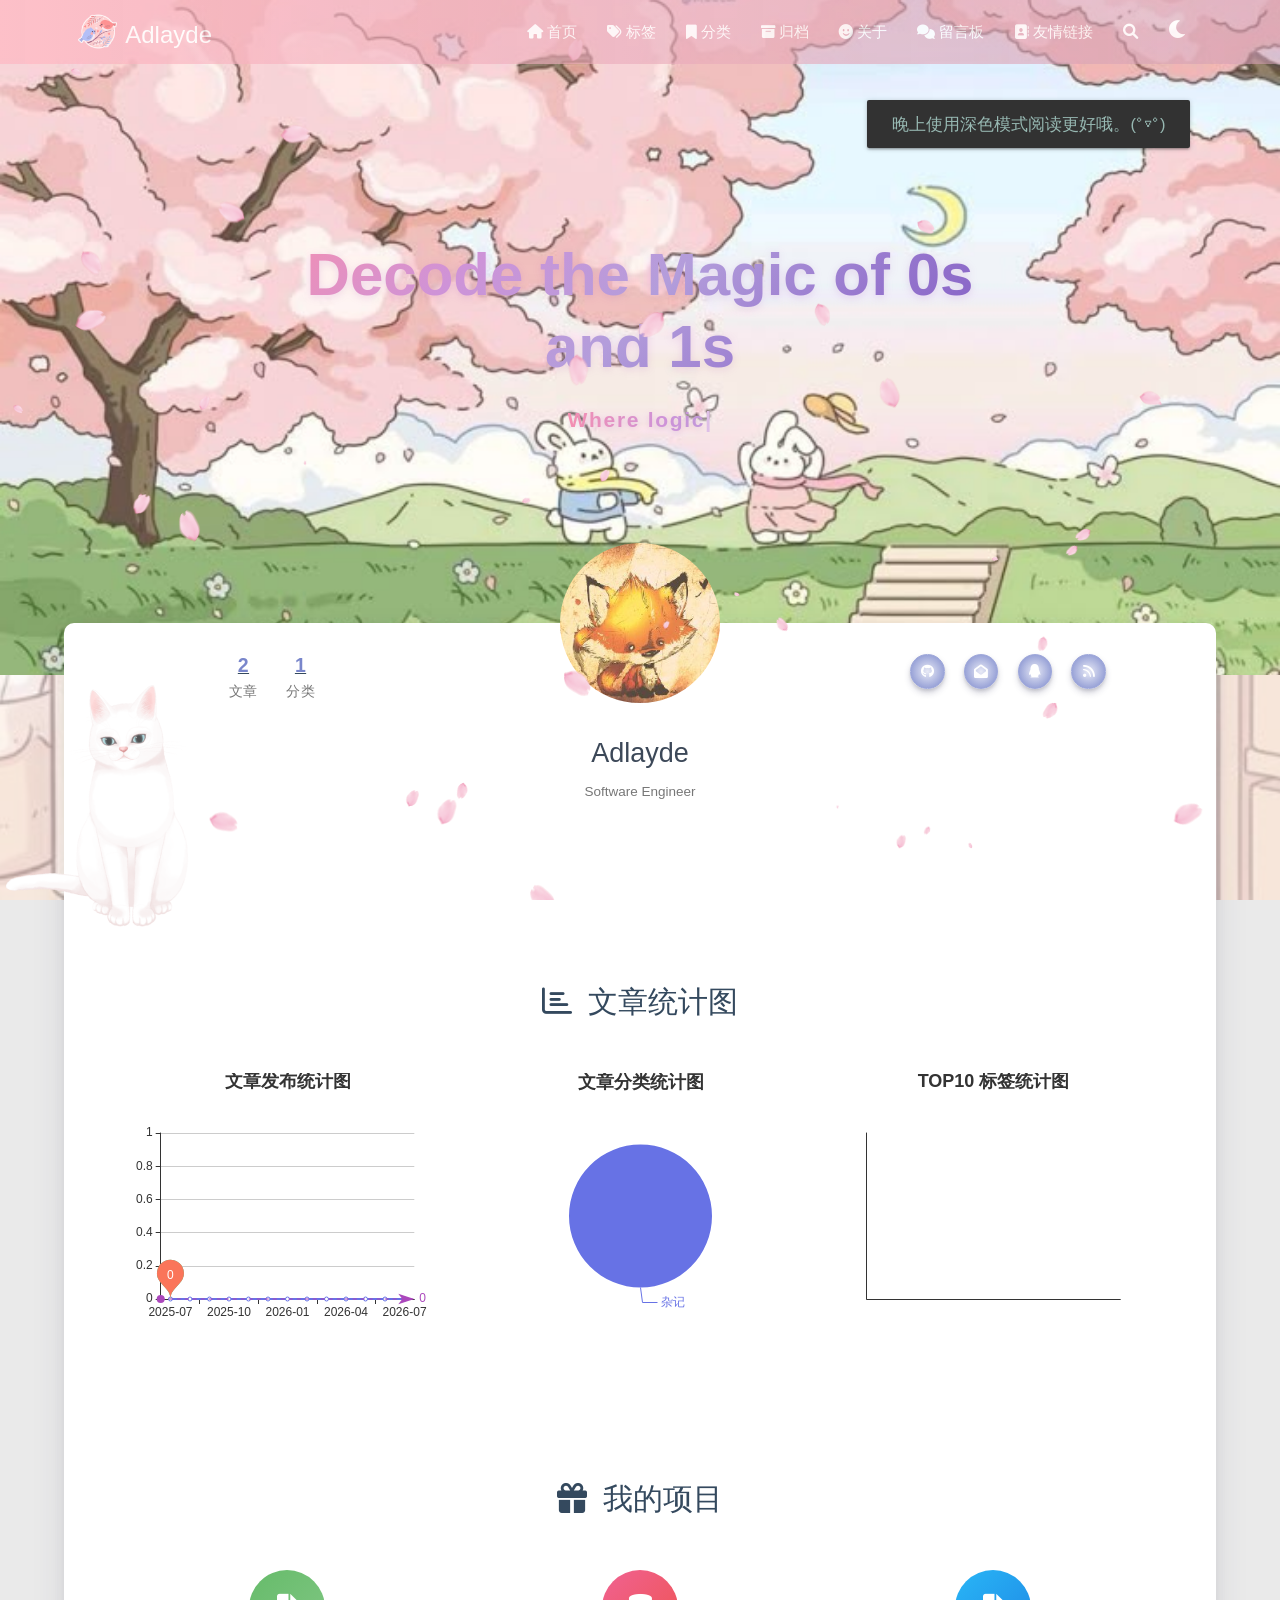
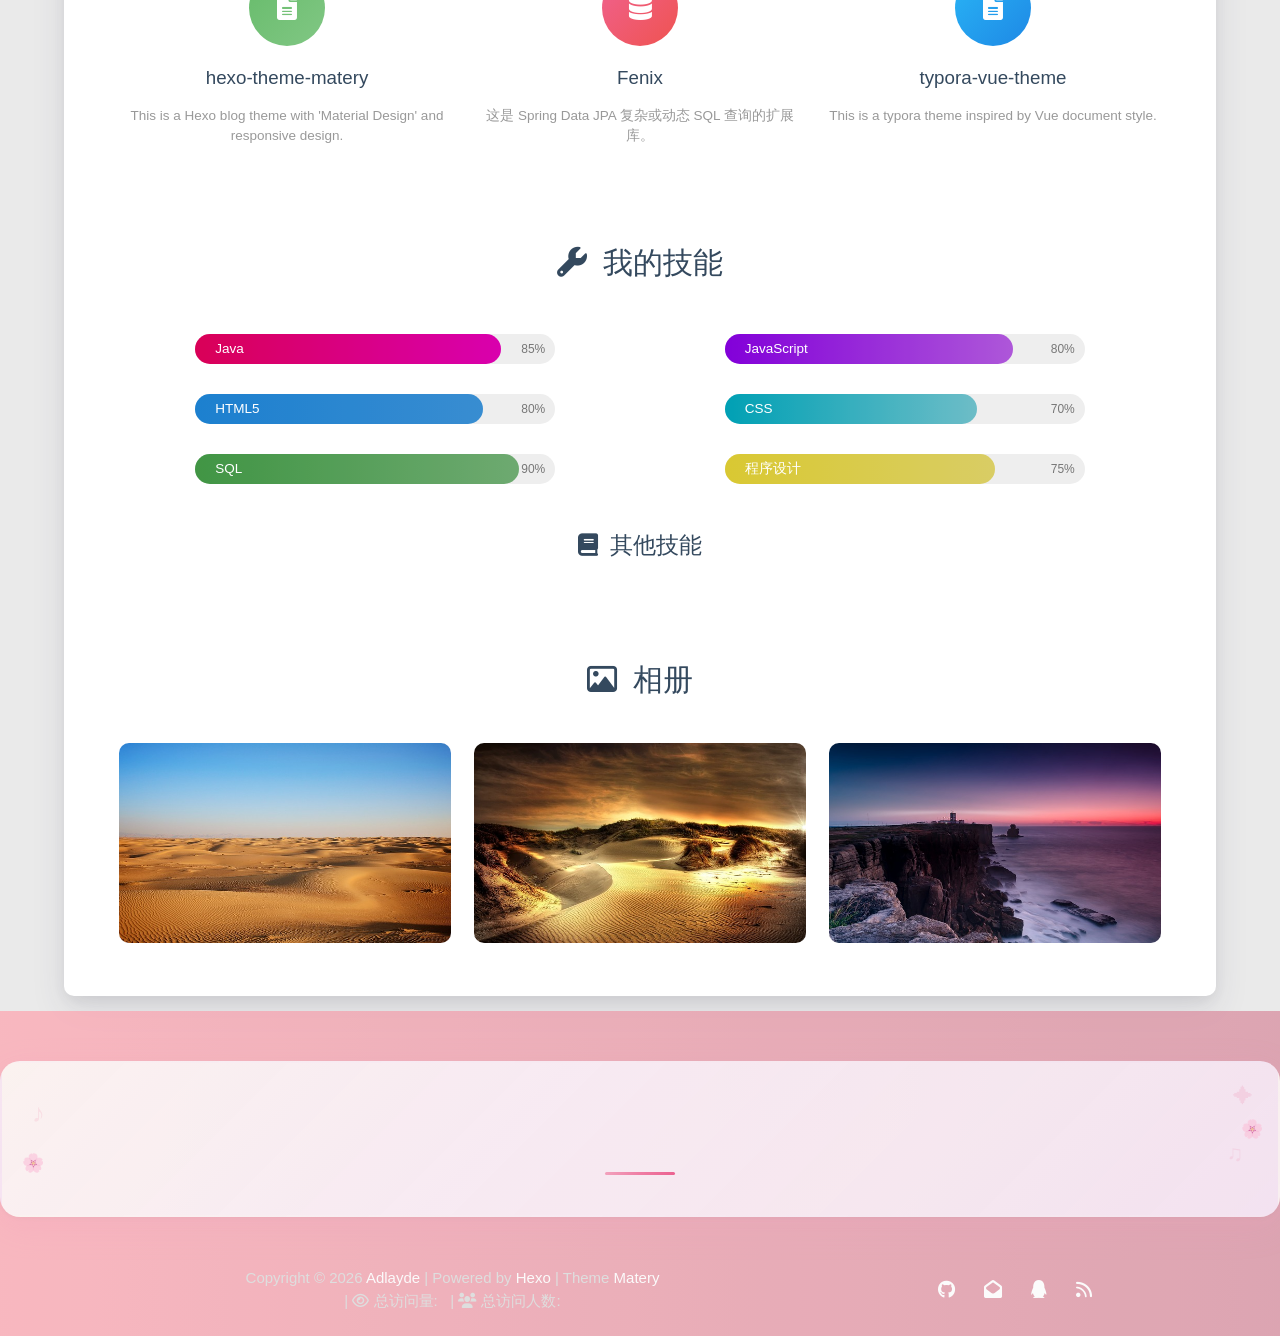
==== commit 4c94af9b: "Site updated: 2026-07-16 22:54:19" ====
--- a/about/index.html
+++ b/about/index.html
@@ -907,6 +907,77 @@
 
 
     <footer class="page-footer bg-color">
+    
+        <link rel="stylesheet" href="/libs/aplayer/APlayer.min.css">
+<style>
+    .aplayer .aplayer-lrc p {
+        
+        display: none;
+        
+        font-size: 12px;
+        font-weight: 700;
+        line-height: 16px !important;
+    }
+
+    .aplayer .aplayer-lrc p.aplayer-lrc-current {
+        
+        display: none;
+        
+        font-size: 15px;
+        color: #E91E63;
+    }
+
+    
+    .aplayer.aplayer-fixed.aplayer-narrow .aplayer-body {
+        left: -66px !important;
+    }
+
+    .aplayer.aplayer-fixed.aplayer-narrow .aplayer-body:hover {
+        left: 0px !important;
+    }
+
+    
+</style>
+<div class="">
+    <div class="music-card">
+        
+
+        <div class="music-deco">
+            <span class="music-star s1">✦</span>
+            <span class="music-petal p1">🌸</span>
+            <span class="music-petal p2">🌸</span>
+            <span class="music-note n1">♪</span>
+            <span class="music-note n2">♫</span>
+        </div>
+
+        <div class="music-content">
+            <div class="row">
+                <div class="col l8 offset-l2 m10 offset-m1 s12">
+                    <meting-js
+                        server="netease"
+                        type="playlist"
+                        id="503838841"
+                        fixed='true'
+                        autoplay='false'
+                        theme='#E91E63'
+                        loop='all'
+                        order='random'
+                        preload='auto'
+                        volume='0.7'
+                        list-folded='true'
+                    >
+                    </meting-js>
+                </div>
+            </div>
+        </div>
+
+        <div class="music-line"></div>
+    </div>
+</div>
+
+<script src="/libs/aplayer/APlayer.min.js"></script>
+<script src="/libs/aplayer/Meting.min.js"></script>
+
     
 
     <div class="container row center-align"
--- a/libs/aplayer/APlayer.min.css
+++ b/libs/aplayer/APlayer.min.css
@@ -0,0 +1,3 @@
+.aplayer{background:#fff;font-family:Arial,Helvetica,sans-serif;margin:5px;box-shadow:0 2px 2px 0 rgba(0,0,0,.07),0 1px 5px 0 rgba(0,0,0,.1);border-radius:2px;overflow:hidden;-webkit-user-select:none;-moz-user-select:none;-ms-user-select:none;user-select:none;line-height:normal;position:relative}.aplayer *{box-sizing:content-box}.aplayer svg{width:100%;height:100%}.aplayer svg circle,.aplayer svg path{fill:#fff}.aplayer.aplayer-withlist .aplayer-info{border-bottom:1px solid #e9e9e9}.aplayer.aplayer-withlist .aplayer-list{display:block}.aplayer.aplayer-withlist .aplayer-icon-order,.aplayer.aplayer-withlist .aplayer-info .aplayer-controller .aplayer-time .aplayer-icon.aplayer-icon-menu{display:inline}.aplayer.aplayer-withlrc .aplayer-pic{height:90px;width:90px}.aplayer.aplayer-withlrc .aplayer-info{margin-left:90px;height:90px;padding:10px 7px 0}.aplayer.aplayer-withlrc .aplayer-lrc{display:block}.aplayer.aplayer-narrow{width:66px}.aplayer.aplayer-narrow .aplayer-info,.aplayer.aplayer-narrow .aplayer-list{display:none}.aplayer.aplayer-narrow .aplayer-body,.aplayer.aplayer-narrow .aplayer-pic{height:66px;width:66px}.aplayer.aplayer-fixed{position:fixed;bottom:0;left:0;right:0;margin:0;z-index:99;overflow:visible;max-width:400px;box-shadow:none}.aplayer.aplayer-fixed .aplayer-list{margin-bottom:65px;border:1px solid #eee;border-bottom:none}.aplayer.aplayer-fixed .aplayer-body{position:fixed;bottom:0;left:0;right:0;margin:0;z-index:99;background:#fff;padding-right:18px;transition:all .3s ease;max-width:400px}.aplayer.aplayer-fixed .aplayer-lrc{display:block;position:fixed;bottom:10px;left:0;right:0;margin:0;z-index:98;pointer-events:none;text-shadow:-1px -1px 0 #fff}.aplayer.aplayer-fixed .aplayer-lrc:after,.aplayer.aplayer-fixed .aplayer-lrc:before{display:none}.aplayer.aplayer-fixed .aplayer-info{-webkit-transform:scaleX(1);transform:scaleX(1);-webkit-transform-origin:0 0;transform-origin:0 0;transition:all .3s ease;border-bottom:none;border-top:1px solid #e9e9e9}.aplayer.aplayer-fixed .aplayer-info .aplayer-music{width:calc(100% - 105px)}.aplayer.aplayer-fixed .aplayer-miniswitcher{display:block}.aplayer.aplayer-fixed.aplayer-narrow .aplayer-info{display:block;-webkit-transform:scaleX(0);transform:scaleX(0)}.aplayer.aplayer-fixed.aplayer-narrow .aplayer-body{width:66px!important}.aplayer.aplayer-fixed.aplayer-narrow .aplayer-miniswitcher .aplayer-icon{-webkit-transform:rotateY(0);transform:rotateY(0)}.aplayer.aplayer-fixed .aplayer-icon-back,.aplayer.aplayer-fixed .aplayer-icon-forward,.aplayer.aplayer-fixed .aplayer-icon-lrc,.aplayer.aplayer-fixed .aplayer-icon-play{display:inline-block}.aplayer.aplayer-fixed .aplayer-icon-back,.aplayer.aplayer-fixed .aplayer-icon-forward,.aplayer.aplayer-fixed .aplayer-icon-menu,.aplayer.aplayer-fixed .aplayer-icon-play{position:absolute;bottom:27px;width:20px;height:20px}.aplayer.aplayer-fixed .aplayer-icon-back{right:75px}.aplayer.aplayer-fixed .aplayer-icon-play{right:50px}.aplayer.aplayer-fixed .aplayer-icon-forward{right:25px}.aplayer.aplayer-fixed .aplayer-icon-menu{right:0}.aplayer.aplayer-arrow .aplayer-icon-loop,.aplayer.aplayer-arrow .aplayer-icon-order,.aplayer.aplayer-mobile .aplayer-icon-volume-down{display:none}.aplayer.aplayer-loading .aplayer-info .aplayer-controller .aplayer-loading-icon{display:block}.aplayer.aplayer-loading .aplayer-info .aplayer-controller .aplayer-bar-wrap .aplayer-bar .aplayer-played .aplayer-thumb{-webkit-transform:scale(1);transform:scale(1)}.aplayer .aplayer-body{position:relative}.aplayer .aplayer-icon{width:15px;height:15px;border:none;background-color:transparent;outline:none;cursor:pointer;opacity:.8;vertical-align:middle;padding:0;font-size:12px;margin:0;display:inline-block}.aplayer .aplayer-icon path{transition:all .2s ease-in-out}.aplayer .aplayer-icon-back,.aplayer .aplayer-icon-forward,.aplayer .aplayer-icon-lrc,.aplayer .aplayer-icon-order,.aplayer .aplayer-icon-play{display:none}.aplayer .aplayer-icon-lrc-inactivity svg{opacity:.4}.aplayer .aplayer-icon-forward{-webkit-transform:rotate(180deg);transform:rotate(180deg)}.aplayer .aplayer-lrc-content{display:none}.aplayer .aplayer-pic{position:relative;float:left;height:66px;width:66px;background-size:cover;background-position:50%;transition:all .3s ease;cursor:pointer}.aplayer .aplayer-pic:hover .aplayer-button{opacity:1}.aplayer .aplayer-pic .aplayer-button{position:absolute;border-radius:50%;opacity:.8;text-shadow:0 1px 1px rgba(0,0,0,.2);box-shadow:0 1px 1px rgba(0,0,0,.2);background:rgba(0,0,0,.2);transition:all .1s ease}.aplayer .aplayer-pic .aplayer-button path{fill:#fff}.aplayer .aplayer-pic .aplayer-hide{display:none}.aplayer .aplayer-pic .aplayer-play{width:26px;height:26px;border:2px solid #fff;bottom:50%;right:50%;margin:0 -15px -15px 0}.aplayer .aplayer-pic .aplayer-play svg{position:absolute;top:3px;left:4px;height:20px;width:20px}.aplayer .aplayer-pic .aplayer-pause{width:16px;height:16px;border:2px solid #fff;bottom:4px;right:4px}.aplayer .aplayer-pic .aplayer-pause svg{position:absolute;top:2px;left:2px;height:12px;width:12px}.aplayer .aplayer-info{margin-left:66px;padding:14px 7px 0 10px;height:66px;box-sizing:border-box}.aplayer .aplayer-info .aplayer-music{overflow:hidden;white-space:nowrap;text-overflow:ellipsis;margin:0 0 13px 5px;-webkit-user-select:text;-moz-user-select:text;-ms-user-select:text;user-select:text;cursor:default;padding-bottom:2px;height:20px}.aplayer .aplayer-info .aplayer-music .aplayer-title{font-size:14px}.aplayer .aplayer-info .aplayer-music .aplayer-author{font-size:12px;color:#666}.aplayer .aplayer-info .aplayer-controller{position:relative;display:flex}.aplayer .aplayer-info .aplayer-controller .aplayer-bar-wrap{margin:0 0 0 5px;padding:4px 0;cursor:pointer!important;flex:1}.aplayer .aplayer-info .aplayer-controller .aplayer-bar-wrap:hover .aplayer-bar .aplayer-played .aplayer-thumb{-webkit-transform:scale(1);transform:scale(1)}.aplayer .aplayer-info .aplayer-controller .aplayer-bar-wrap .aplayer-bar{position:relative;height:2px;width:100%;background:#cdcdcd}.aplayer .aplayer-info .aplayer-controller .aplayer-bar-wrap .aplayer-bar .aplayer-loaded{position:absolute;left:0;top:0;bottom:0;background:#aaa;height:2px;transition:all .5s ease}.aplayer .aplayer-info .aplayer-controller .aplayer-bar-wrap .aplayer-bar .aplayer-played{position:absolute;left:0;top:0;bottom:0;height:2px}.aplayer .aplayer-info .aplayer-controller .aplayer-bar-wrap .aplayer-bar .aplayer-played .aplayer-thumb{position:absolute;top:0;right:5px;margin-top:-4px;margin-right:-10px;height:10px;width:10px;border-radius:50%;cursor:pointer;transition:all .3s ease-in-out;-webkit-transform:scale(0);transform:scale(0)}.aplayer .aplayer-info .aplayer-controller .aplayer-time{position:relative;right:0;bottom:4px;height:17px;color:#999;font-size:11px;padding-left:7px}.aplayer .aplayer-info .aplayer-controller .aplayer-time .aplayer-time-inner{vertical-align:middle}.aplayer .aplayer-info .aplayer-controller .aplayer-time .aplayer-icon{cursor:pointer;transition:all .2s ease}.aplayer .aplayer-info .aplayer-controller .aplayer-time .aplayer-icon path{fill:#666}.aplayer .aplayer-info .aplayer-controller .aplayer-time .aplayer-icon.aplayer-icon-loop{margin-right:2px}.aplayer .aplayer-info .aplayer-controller .aplayer-time .aplayer-icon:hover path{fill:#000}.aplayer .aplayer-info .aplayer-controller .aplayer-time .aplayer-icon.aplayer-icon-menu,.aplayer .aplayer-info .aplayer-controller .aplayer-time.aplayer-time-narrow .aplayer-icon-menu,.aplayer .aplayer-info .aplayer-controller .aplayer-time.aplayer-time-narrow .aplayer-icon-mode{display:none}.aplayer .aplayer-info .aplayer-controller .aplayer-volume-wrap{position:relative;display:inline-block;margin-left:3px;cursor:pointer!important}.aplayer .aplayer-info .aplayer-controller .aplayer-volume-wrap:hover .aplayer-volume-bar-wrap{height:40px}.aplayer .aplayer-info .aplayer-controller .aplayer-volume-wrap .aplayer-volume-bar-wrap{position:absolute;bottom:15px;right:-3px;width:25px;height:0;z-index:99;overflow:hidden;transition:all .2s ease-in-out}.aplayer .aplayer-info .aplayer-controller .aplayer-volume-wrap .aplayer-volume-bar-wrap.aplayer-volume-bar-wrap-active{height:40px}.aplayer .aplayer-info .aplayer-controller .aplayer-volume-wrap .aplayer-volume-bar-wrap .aplayer-volume-bar{position:absolute;bottom:0;right:10px;width:5px;height:35px;background:#aaa;border-radius:2.5px;overflow:hidden}.aplayer .aplayer-info .aplayer-controller .aplayer-volume-wrap .aplayer-volume-bar-wrap .aplayer-volume-bar .aplayer-volume{position:absolute;bottom:0;right:0;width:5px;transition:all .1s ease}.aplayer .aplayer-info .aplayer-controller .aplayer-loading-icon{display:none}.aplayer .aplayer-info .aplayer-controller .aplayer-loading-icon svg{position:absolute;-webkit-animation:rotate 1s linear infinite;animation:rotate 1s linear infinite}.aplayer .aplayer-lrc{display:none;position:relative;height:30px;text-align:center;overflow:hidden;margin:-10px 0 7px}.aplayer .aplayer-lrc:before{top:0;height:10%;background:linear-gradient(180deg,#fff 0,hsla(0,0%,100%,0));filter:progid:DXImageTransform.Microsoft.gradient(startColorstr="#ffffff",endColorstr="#00ffffff",GradientType=0)}.aplayer .aplayer-lrc:after,.aplayer .aplayer-lrc:before{position:absolute;z-index:1;display:block;overflow:hidden;width:100%;content:" "}.aplayer .aplayer-lrc:after{bottom:0;height:33%;background:linear-gradient(180deg,hsla(0,0%,100%,0) 0,hsla(0,0%,100%,.8));filter:progid:DXImageTransform.Microsoft.gradient(startColorstr="#00ffffff",endColorstr="#ccffffff",GradientType=0)}.aplayer .aplayer-lrc p{font-size:12px;color:#666;line-height:16px!important;height:16px!important;padding:0!important;margin:0!important;transition:all .5s ease-out;opacity:.4;overflow:hidden}.aplayer .aplayer-lrc p.aplayer-lrc-current{opacity:1;overflow:visible;height:auto!important;min-height:16px}.aplayer .aplayer-lrc.aplayer-lrc-hide{display:none}.aplayer .aplayer-lrc .aplayer-lrc-contents{width:100%;transition:all .5s ease-out;-webkit-user-select:text;-moz-user-select:text;-ms-user-select:text;user-select:text;cursor:default}.aplayer .aplayer-list{overflow:auto;transition:all .5s ease;will-change:height;display:none;overflow:hidden}.aplayer .aplayer-list.aplayer-list-hide{max-height:0!important}.aplayer .aplayer-list ol{list-style-type:none;margin:0;padding:0;overflow-y:auto}.aplayer .aplayer-list ol::-webkit-scrollbar{width:5px}.aplayer .aplayer-list ol::-webkit-scrollbar-thumb{border-radius:3px;background-color:#eee}.aplayer .aplayer-list ol::-webkit-scrollbar-thumb:hover{background-color:#ccc}.aplayer .aplayer-list ol li{position:relative;height:32px;line-height:32px;padding:0 15px;font-size:12px;border-top:1px solid #e9e9e9;cursor:pointer;transition:all .2s ease;overflow:hidden;margin:0}.aplayer .aplayer-list ol li:first-child{border-top:none}.aplayer .aplayer-list ol li:hover{background:#efefef}.aplayer .aplayer-list ol li.aplayer-list-light{background:#e9e9e9}.aplayer .aplayer-list ol li.aplayer-list-light .aplayer-list-cur{display:inline-block}.aplayer .aplayer-list ol li .aplayer-list-cur{display:none;width:3px;height:22px;position:absolute;left:0;top:5px;cursor:pointer}.aplayer .aplayer-list ol li .aplayer-list-index{color:#666;margin-right:12px;cursor:pointer}.aplayer .aplayer-list ol li .aplayer-list-author{color:#666;float:right;cursor:pointer}.aplayer .aplayer-notice{opacity:0;position:absolute;top:50%;left:50%;-webkit-transform:translate(-50%,-50%);transform:translate(-50%,-50%);font-size:12px;border-radius:4px;padding:5px 10px;transition:all .3s ease-in-out;overflow:hidden;color:#fff;pointer-events:none;background-color:#f4f4f5;color:#909399}.aplayer .aplayer-miniswitcher{display:none;position:absolute;top:0;right:0;bottom:0;height:100%;background:#e6e6e6;width:18px;border-radius:0 2px 2px 0}.aplayer .aplayer-miniswitcher .aplayer-icon{height:100%;width:100%;-webkit-transform:rotateY(180deg);transform:rotateY(180deg);transition:all .3s ease}.aplayer .aplayer-miniswitcher .aplayer-icon path{fill:#666}.aplayer .aplayer-miniswitcher .aplayer-icon:hover path{fill:#000}@-webkit-keyframes aplayer-roll{0%{left:0}to{left:-100%}}@keyframes aplayer-roll{0%{left:0}to{left:-100%}}@-webkit-keyframes rotate{0%{-webkit-transform:rotate(0);transform:rotate(0)}to{-webkit-transform:rotate(1turn);transform:rotate(1turn)}}@keyframes rotate{0%{-webkit-transform:rotate(0);transform:rotate(0)}to{-webkit-transform:rotate(1turn);transform:rotate(1turn)}}
+
+/*# sourceMappingURL=APlayer.min.css.map*/
